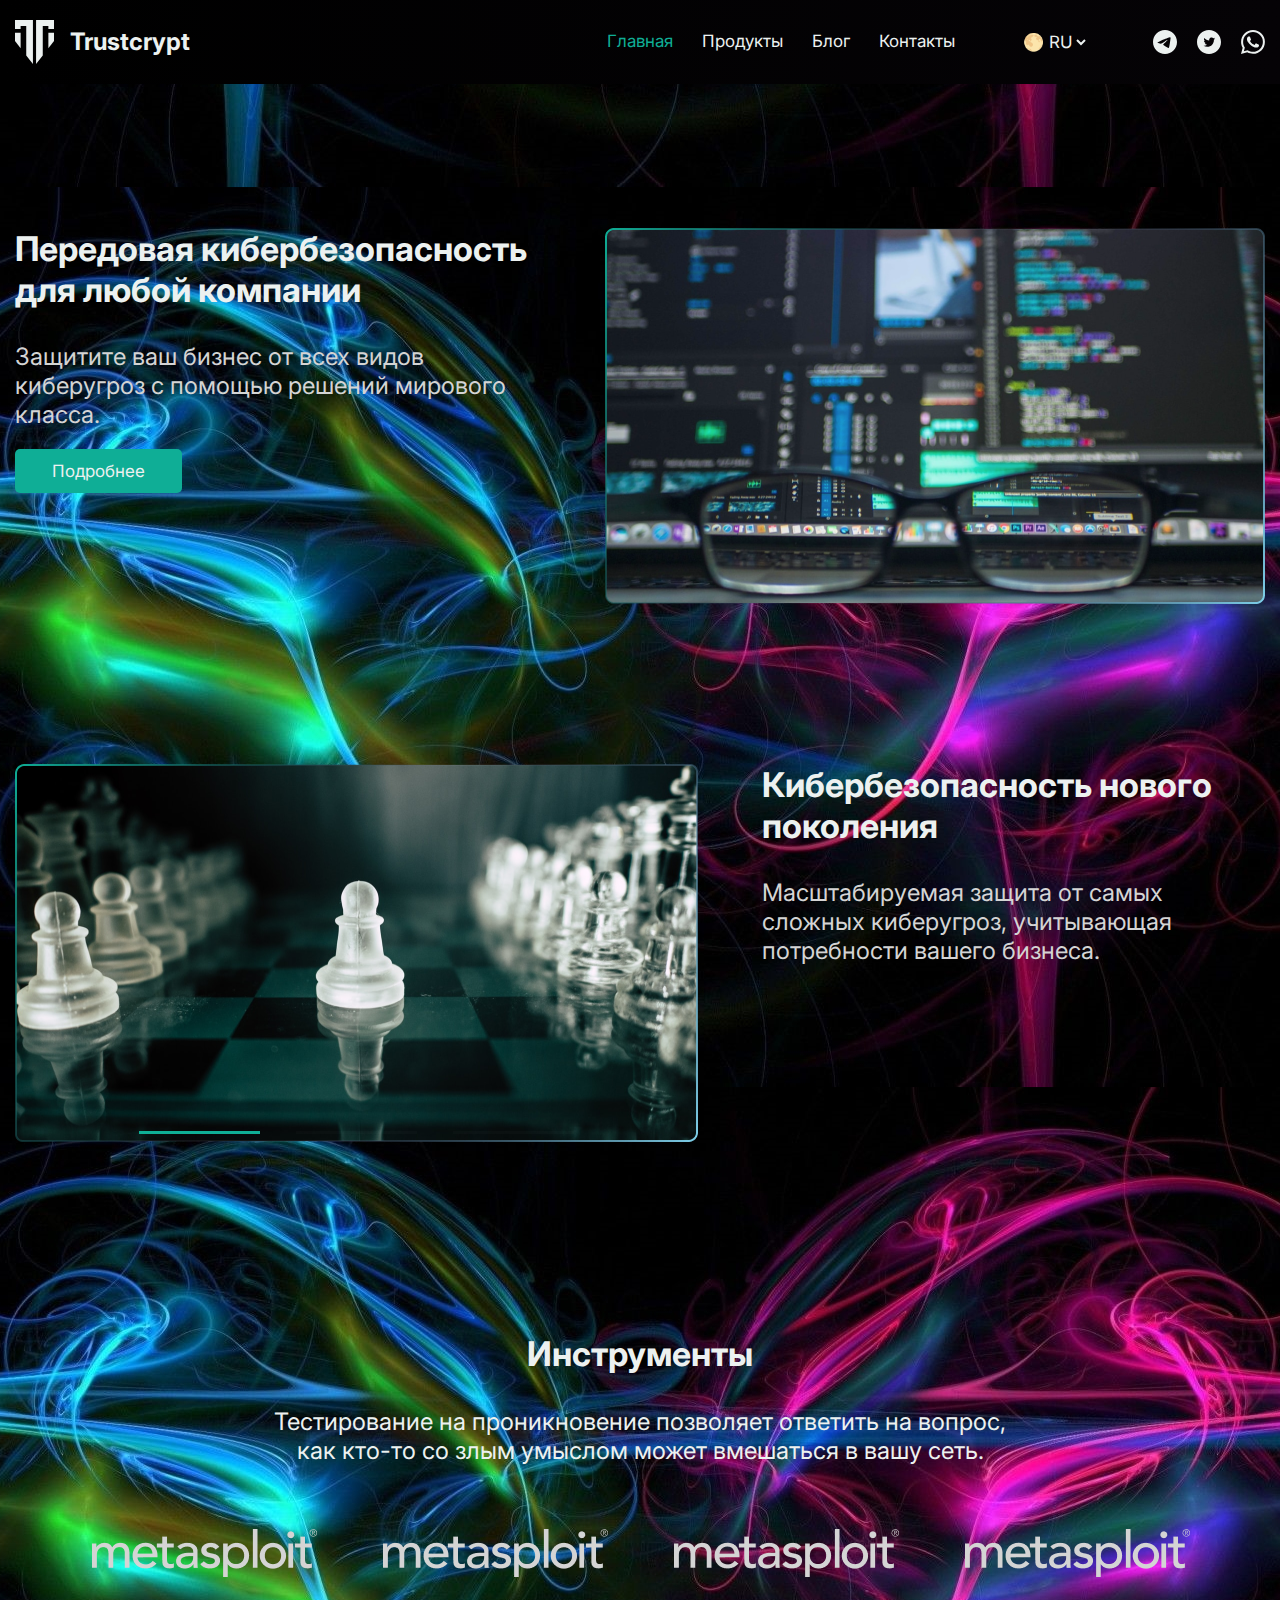
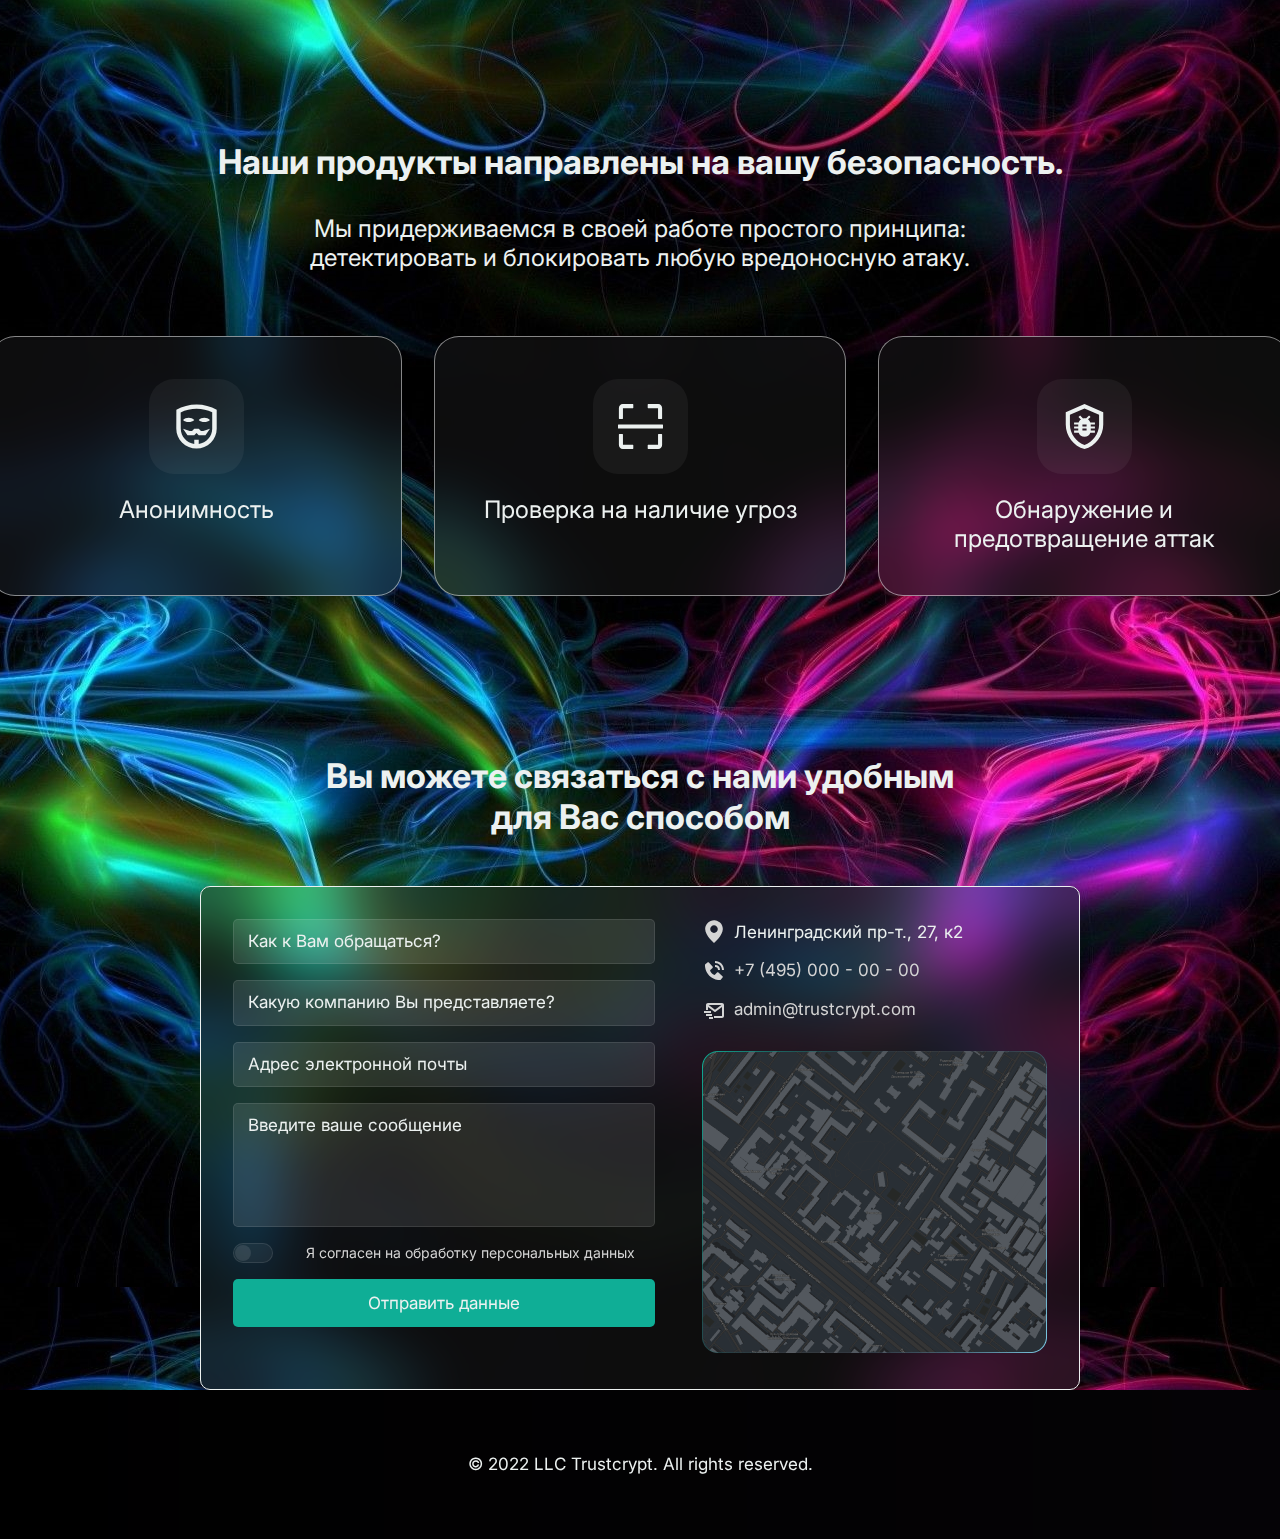
==== index.html @ d5bceb60 "init" ====
<!DOCTYPE html>
<html lang="en">
<head>
    <meta charset="UTF-8">
    <meta http-equiv="X-UA-Compatible" content="IE=edge">
    <meta name="viewport" content="width=device-width, initial-scale=1.0">
    <link rel="preconnect" href="https://fonts.googleapis.com">
    <link rel="preconnect" href="https://fonts.gstatic.com" crossorigin>
    <link href="https://fonts.googleapis.com/css2?family=Inter:wght@400;700&display=swap" rel="stylesheet">
    <link rel="stylesheet" href="https://cdn.jsdelivr.net/npm/swiper@9/swiper-bundle.min.css"/>
    <link rel="stylesheet" href="css/normalize.css">
    <link rel="stylesheet" href="css/style.css">
    <title>Home - TrustCrypt</title>
</head>
<body>
<!-- wrapper -->
    <div class="wrapper">
        <!-- header -->
        <header class="header">
            <div class="container">
                <nav class="nav">
                    <div class="nav__logo">
                        <img src="img/logo.svg" alt="logo" class="logo__img">
                        <h1 class="logo__text">
                            Trustcrypt
                        </h1>
                    </div>
                    <div class="nav__inner">
                        <div class="nav__menu">
                            <ul class="nav__list">
                                <li class="nav__item">
                                    <a href="index.html" class="nav__link nav__link--active">
                                            Главная
                                    </a>
                                </li>
                                <li class="nav__item">
                                    <a href="catalog_product.html" class="nav__link">
                                            Продукты
                                    </a>
                                </li>
                                <li class="nav__item">
                                    <a href="catalog_blog.html" class="nav__link">
                                            Блог
                                    </a>
                                </li>
                                <li class="nav__item">
                                    <a href="contacts.html" class="nav__link">
                                            Контакты
                                    </a>
                                </li>
                            </ul>
                        </div>
                        <div class="nav__select">
                            <div class="select__custom">
                                <select class="select__list">
                                    <option value="0" class="select__option">
                                        &#127765; RU
                                    </option>
                                    <option value="1" class="select__option">
                                        &#127758; AE
                                    </option>
                                    <option value="2" class="select__option">
                                        &#127761; UK
                                    </option>
                                </select>
                            </div>
                        </div>
                        <div class="nav__social">
                            <ul class="social__list">
                                <li class="social__item">
                                    <a href="https://t.me/TrustCryptBlog" class="social__link" target="_blank">
                                        <svg width="24" height="24" viewBox="0 0 24 24" fill="currentColor" xmlns="http://www.w3.org/2000/svg">
                                            <path d="M12 0C5.376 0 0 5.376 0 12C0 18.624 5.376 24 12 24C18.624 24 24 18.624 24 12C24 5.376 18.624 0 12 0ZM17.568 8.16C17.388 10.056 16.608 14.664 16.212 16.788C16.044 17.688 15.708 17.988 15.396 18.024C14.7 18.084 14.172 17.568 13.5 17.124C12.444 16.428 11.844 15.996 10.824 15.324C9.636 14.544 10.404 14.112 11.088 13.416C11.268 13.236 14.34 10.44 14.4 10.188C14.4083 10.1498 14.4072 10.1102 14.3968 10.0726C14.3863 10.0349 14.3668 10.0004 14.34 9.972C14.268 9.912 14.172 9.936 14.088 9.948C13.98 9.972 12.3 11.088 9.024 13.296C8.544 13.62 8.112 13.788 7.728 13.776C7.296 13.764 6.48 13.536 5.868 13.332C5.112 13.092 4.524 12.96 4.572 12.54C4.596 12.324 4.896 12.108 5.46 11.88C8.964 10.356 11.292 9.348 12.456 8.868C15.792 7.476 16.476 7.236 16.932 7.236C17.028 7.236 17.256 7.26 17.4 7.38C17.52 7.476 17.556 7.608 17.568 7.704C17.556 7.776 17.58 7.992 17.568 8.16Z" />
                                        </svg>
                                    </a>
                                </li>
                                <li class="social__item">
                                    <a href="https://twitter.com/keklick1337" class="social__link" target="_blank">
                                        <svg width="24" height="24" viewBox="0 0 24 24" fill="currentColor" xmlns="http://www.w3.org/2000/svg">
                                            <path d="M12 0C5.3725 0 0 5.3725 0 12C0 18.6275 5.3725 24 12 24C18.6275 24 24 18.6275 24 12C24 5.3725 18.6275 0 12 0ZM16.8813 9.83C16.8862 9.9325 16.8875 10.035 16.8875 10.135C16.8875 13.26 14.5113 16.8612 10.1638 16.8612C8.87912 16.8634 7.62121 16.4944 6.54125 15.7987C6.725 15.8212 6.91375 15.83 7.105 15.83C8.2125 15.83 9.23125 15.4538 10.04 14.8188C9.54715 14.8091 9.06959 14.6459 8.67389 14.3519C8.27819 14.0579 7.98406 13.6478 7.8325 13.1788C8.18644 13.2461 8.55106 13.2319 8.89875 13.1375C8.36381 13.0293 7.88275 12.7395 7.53714 12.3171C7.19152 11.8947 7.00263 11.3658 7.0025 10.82V10.7913C7.32125 10.9675 7.68625 11.075 8.07375 11.0875C7.57225 10.7537 7.21723 10.2408 7.08131 9.65392C6.94538 9.06699 7.03881 8.45032 7.3425 7.93C7.93619 8.66 8.67658 9.25718 9.51571 9.68289C10.3548 10.1086 11.274 10.3533 12.2137 10.4012C12.0943 9.89414 12.1457 9.36176 12.36 8.88688C12.5743 8.412 12.9395 8.02124 13.3988 7.77533C13.8582 7.52942 14.3858 7.44215 14.8999 7.52709C15.4139 7.61203 15.8855 7.86441 16.2412 8.245C16.7702 8.14034 17.2775 7.94632 17.7413 7.67125C17.565 8.21892 17.1958 8.68397 16.7025 8.98C17.1711 8.92356 17.6286 8.7976 18.06 8.60625C17.7431 9.08112 17.3439 9.49555 16.8813 9.83Z" />
                                        </svg>
                                    </a>
                                </li>
                                <li class="social__item">
                                    <a href="https://api.whatsapp.com/send/?phone=971588530989&text&type=phone_number&app_absent=0" class="social__link" target="_blank">
                                        <svg width="24" height="24" viewBox="0 0 24 24" fill="currentColor" xmlns="http://www.w3.org/2000/svg">
                                            <path fill-rule="evenodd" clip-rule="evenodd" d="M17.415 14.382C17.117 14.233 15.656 13.515 15.384 13.415C15.112 13.316 14.914 13.267 14.715 13.565C14.517 13.861 13.948 14.531 13.775 14.729C13.601 14.928 13.428 14.952 13.131 14.804C12.834 14.654 11.876 14.341 10.741 13.329C9.858 12.541 9.261 11.568 9.088 11.27C8.915 10.973 9.069 10.812 9.218 10.664C9.352 10.531 9.515 10.317 9.664 10.144C9.813 9.96998 9.862 9.84598 9.961 9.64698C10.061 9.44898 10.011 9.27598 9.936 9.12698C9.862 8.97798 9.268 7.51498 9.02 6.91998C8.779 6.34098 8.534 6.41998 8.352 6.40998C8.178 6.40198 7.98 6.39998 7.782 6.39998C7.584 6.39998 7.262 6.47398 6.99 6.77198C6.717 7.06898 5.95 7.78798 5.95 9.25098C5.95 10.713 7.014 12.126 7.163 12.325C7.312 12.523 9.258 15.525 12.239 16.812C12.949 17.118 13.502 17.301 13.933 17.437C14.645 17.664 15.293 17.632 15.805 17.555C16.375 17.47 17.563 16.836 17.811 16.142C18.058 15.448 18.058 14.853 17.984 14.729C17.91 14.605 17.712 14.531 17.414 14.382H17.415ZM11.993 21.785H11.989C10.2184 21.7853 8.48037 21.3093 6.957 20.407L6.597 20.193L2.855 21.175L3.854 17.527L3.619 17.153C2.62914 15.5773 2.10529 13.7538 2.108 11.893C2.11 6.44298 6.544 2.00898 11.997 2.00898C14.637 2.00898 17.119 3.03898 18.985 4.90698C19.9054 5.82356 20.6349 6.91355 21.1313 8.11388C21.6277 9.31421 21.8811 10.6011 21.877 11.9C21.875 17.35 17.441 21.785 11.993 21.785ZM20.405 3.48798C19.3032 2.3789 17.9922 1.49952 16.5481 0.90078C15.1039 0.302044 13.5553 -0.00413728 11.992 -2.00576e-05C5.438 -2.00576e-05 0.102 5.33498 0.1 11.892C0.096963 13.9787 0.644374 16.0294 1.687 17.837L0 24L6.304 22.346C8.04787 23.2961 10.0021 23.7939 11.988 23.794H11.993C18.547 23.794 23.883 18.459 23.885 11.901C23.8898 10.3383 23.5848 8.79008 22.9874 7.34601C22.3901 5.90195 21.5124 4.59065 20.405 3.48798Z" />
                                        </svg>
                                    </a>
                                </li>
                            </ul>
                        </div>
                    </div>
                </nav>
            </div>
        </header>
        <!-- main -->
        <main class="main">
            <div class="container">
                <section class="content-first">
                    <div class="first__text">
                        <h1 class="text__title">
                            Передовая кибербезопасность для любой компании 
                        </h1>
                        <h2 class="text__subtitle">
                            Защитите ваш бизнес от всех видов киберугроз
                            с помощью решений мирового класса. 
                        </h2>
                        <a href="our_story.html" class="text__link">
                            Подробнее
                        </a>
                    </div>
                    <img src="img/content__photo.png" alt="content__photo" class="content__photo">
                </section>
                <section class="content-second">
                    <div class="swiper">
                        <div class="swiper-wrapper">
                            <div class="swiper-slide">
                                <img src="img/slider.png" alt="slide__img" class="slide__img">
                            </div>
                            <div class="swiper-slide">
                                <img src="img/slider2.png" alt="slide__img" class="slide__img">
                            </div>
                            <div class="swiper-slide">
                                <img src="img/slider3.png" alt="slide__img" class="slide__img">
                            </div>
                        </div>
                        <div class="swiper-pagination"></div>
                    </div>
                    <div class="second__text">
                        <h1 class="text__title">
                            Кибербезопасность нового поколения

                        </h1>
                        <h2 class="text__subtitle">
                            Масштабируемая защита от самых сложных
                            киберугроз, учитывающая потребности вашего бизнеса. 
                        </h2>
                    </div>
                </section>
                <section class="content-tools">
                    <h2 class="tools__title">
                        Инструменты
                    </h2>
                    <h3 class="tools__subtitle">
                        Тестирование на проникновение позволяет ответить на вопрос,
                        как кто-то со злым умыслом может вмешаться в вашу сеть.
                    </h3>
                    <ul class="tools__list">
                        <li class="tools__item">
                            <img src="img/Metasploit.png" alt="tools" class="tools__img">
                        </li>
                        <li class="tools__item">
                            <img src="img/Metasploit.png" alt="tools" class="tools__img">
                        </li>
                        <li class="tools__item">
                            <img src="img/Metasploit.png" alt="tools" class="tools__img">
                        </li>
                        <li class="tools__item">
                            <img src="img/Metasploit.png" alt="tools" class="tools__img">
                        </li>
                    </ul>
                </section>
                <section class="content-about">
                    <h2 class="about__title">
                        Наши продукты направлены на вашу безопасность. 
                    </h2>
                    <h3 class="about__subtitle">
                        Мы придерживаемся в своей работе простого принципа:
                        детектировать и блокировать любую вредоносную атаку.
                    </h3>
                    <ul class="about__list">
                        <li class="about__item">
                            <img src="img/anon.svg" alt="icon" class="about__icon">
                            <h3 class="about__text">
                                Анонимность
                            </h3>
                        </li>
                        <li class="about__item">
                            <img src="img/Vector.svg" alt="icon" class="about__icon">
                            <h3 class="about__text">
                                Проверка на наличие угроз
                            </h3>
                        </li>
                        <li class="about__item">
                            <img src="img/shield.svg" alt="icon" class="about__icon">
                            <h3 class="about__text">
                                Обнаружение и предотвращение аттак
                            </h3>
                        </li>
                    </ul>
                </section>
                <section class="content-contact">
                    <h2 class="contact__title">
                        Вы можете связаться с нами
                        удобным для Вас способом
                    </h2>
                    <form action="#" class="contact__form">
                        <div class="contact__data">
                            <input class="contact__item" type="text" id="name" placeholder="Как к Вам обращаться?">
                            <input class="contact__item" type="text" id="company" placeholder="Какую компанию Вы представляете?">
                            <input class="contact__item" type="email" id="email" placeholder="Адрес электронной почты">
                            <textarea class="contact__item" id="message" rows="5" placeholder="Введите ваше сообщение"></textarea>
                            <span class="check-list-item">
                                <label for="agree">
                                    <input type="checkbox" name="agree" id="agree" value="1" aria-invalid="false">
                                    <span class="check">
                                        Я согласен на обработку персональных данных
                                    </span>
                                </label>
                            </span>
                            <button class="contact__btn" type="submit">Отправить данные</button>
                        </div>
                        <div class="contact__map">
                            <div class="contact__location">
                                <ul class="location__list">
                                    <li class="item__map">
                                        <img src="img/location__map.svg" alt="local" class="local__map">
                                        <span>Ленинградский пр-т., 27, к2</span>
                                    </li>
                                    <li class="item__phone">
                                        <a href="tel:74950000000" class="phone__link">
                                            <svg width="24" height="24" viewBox="0 0 24 24" fill="currentColor" xmlns="http://www.w3.org/2000/svg">
                                                <path d="M20 10.999H22C22 5.869 18.127 2 12.99 2V4C17.052 4 20 6.943 20 10.999Z" />
                                                <path d="M13 7.99999C15.103 7.99999 16 8.89699 16 11H18C18 7.77499 16.225 5.99999 13 5.99999V7.99999ZM16.422 13.443C16.2299 13.2683 15.9774 13.1752 15.7178 13.1832C15.4583 13.1912 15.212 13.2998 15.031 13.486L12.638 15.947C12.062 15.837 10.904 15.476 9.71204 14.287C8.52004 13.094 8.15904 11.933 8.05204 11.361L10.511 8.96699C10.6975 8.78612 10.8062 8.53982 10.8142 8.2802C10.8222 8.02059 10.7289 7.76804 10.554 7.57599L6.85904 3.51299C6.68408 3.32035 6.44092 3.2035 6.18119 3.18725C5.92146 3.17101 5.66564 3.25665 5.46804 3.42599L3.29804 5.28699C3.12515 5.46051 3.02196 5.69145 3.00804 5.93599C2.99304 6.18599 2.70704 12.108 7.29904 16.702C11.305 20.707 16.323 21 17.705 21C17.907 21 18.031 20.994 18.064 20.992C18.3086 20.9783 18.5394 20.8747 18.712 20.701L20.572 18.53C20.7415 18.3325 20.8273 18.0768 20.8113 17.817C20.7952 17.5573 20.6785 17.3141 20.486 17.139L16.422 13.443Z" />
                                            </svg>
                                            <span>+7 (495) 000 - 00 - 00</span>
                                        </a>
                                    </li>
                                    <li class="item__email">
                                        <a href="mailto:admin@trustcrypt.com" class="email__link">
                                            <svg width="24" height="24" viewBox="0 0 24 24" fill="currentColor" xmlns="http://www.w3.org/2000/svg">
                                                <path d="M20 4H6C4.897 4 4 4.897 4 6V11H6V8L12.4 12.8C12.5732 12.9297 12.7837 12.9998 13 12.9998C13.2163 12.9998 13.4268 12.9297 13.6 12.8L20 8V17H12V19H20C21.103 19 22 18.103 22 17V6C22 4.897 21.103 4 20 4ZM13 10.75L6.666 6H19.334L13 10.75Z" />
                                                <path d="M2 12H9V14H2V12ZM4 15H10V17H4V15ZM7 18H11V20H7V18Z" />
                                            </svg>
                                            <span>admin@trustcrypt.com</span>
                                        </a>
                                    </li>
                                </ul>
                                <img src="img/location.png" alt="location" class="location__img">
                            </div>
                        </div>
                    </form>
                </section>
            </div>
        </main>
        <!-- footer -->
        <footer class="footer">
            <div class="container">
                <p class="footer__text">
                    © 2022 LLC Trustcrypt. All rights reserved.
                </p>
            </div>
        </footer>
    </div>
<!-- script js -->
    <script src="https://cdn.jsdelivr.net/npm/swiper@9/swiper-bundle.min.js"></script>
    <script src="js/main.js"></script>
</body>
</html>
---- css/style.css ----
html {
    box-sizing: border-box;
}
html, body {
    height: 100%;
}
*, *::after, *::before {
    box-sizing: inherit;
    margin: 0;
    padding: 0;
}
ul {
    list-style: none;
}
a {
    text-decoration: none;
    color: inherit;
}
h1, h2, h3, h4, h5, h6, p, a {
    padding: 0;
    margin: 0;
}
span {
    font-weight: 400;
    font-size: 17px;
    line-height: 1.23;
}
body {
    font-family: 'Inter', sans-serif;
    font-size: 17px;
    font-weight: 400;
    line-height: 1.2;
    background: linear-gradient(to left, #050306 0%, black 100%);
    /* background-image: url(/img/background.jpg);
    background-position: center; */
    width: 100%;
    height: 100vh;
    /* background-size: cover; */
    color: #ECF1F0;
    animation: animateBg 10s linear infinite;
}
@keyframes animateBg {
    100% {
        filter: hue-rotate(360deg);
    }
}
.wrapper {
    min-height: 100%;
    display: flex;
    flex-direction: column;
}
.container {
    max-width: 1330px;
    margin: 0 auto;
    padding: 0 15px;
}

/* header========================================================= */
.header {
    padding: 20px 0 20px;
    position: sticky;
    top: 0;
    z-index: 10;
    /* backdrop-filter: blur(100px); */
    background: linear-gradient(to left, #050306 0%, black 100%);
}
/* nav=============================== */
.nav {
    display: flex;
    justify-content: space-between;
    align-items: center;
}
/* nav__logo========== */
.nav__logo {
    display: flex;
    align-items: center;
    gap: 16px;
    cursor: pointer;
}
.logo {
    display: flex;
    align-items: center;
    gap: 16px;
}
.logo h1 {
    font-size: 24px;
    line-height: 1.21;
}
.logo__text {
    font-weight: 700;
    font-size: 24px;
    line-height: 1.21;
}
/* nav__inner========== */
.nav__inner {
    display: flex;
    align-items: center;
    gap: 64px;
}
.nav__list {
    display: flex;
    align-items: center;
    gap: 29px;
    font-family: 'Inter';
    font-style: normal;
    font-weight: 400;
    font-size: 17px;
    line-height: 1.25;
}
.nav__link {
    height: 21px;
    transition: .3s ease-in-out;
}
.nav__link:hover {
    color: #0FAE96;
}
.nav__link:active {
    color: #027463;
}
.nav__link--active {
    color: #0FAE96;
}
.select__list {
    background-color: transparent;
    font-family: 'Inter';
    font-style: normal;
    font-weight: 400;
    font-size: 17px;
    line-height: 1.2;
    color: #ECF1F0;
    border: none;
    cursor: pointer;
}
.select__option {
    background-color: #050306;
}
.social__list {
    display: flex;
    gap: 20px;
}
.social__item {
    height: 24px;
}
.social__link {
    color: #ECF1F0;
    transition: .3s ease-in-out;
}
.social__link:hover {
    color: #0FAE96;
}
.social__link:active {
    color: #027463;
}


/* main=========================================================== */
.main {
    flex-grow: 1;
    background-image: url(/img/background.jpg);
    background-position: center;
}
/* content-first======== */
.content-first {
    display: flex;
    gap: 67px;
    padding-top: 144px;
    margin-bottom: 160px;
}
.text__title {
    font-weight: 700;
    font-size: 34px;
    line-height: 1.21;
    margin-bottom: 32px;
}
.text__subtitle {
    font-weight: 400;
    font-size: 24px;
    line-height: 1.21;
    color: #D4D4D4;
    margin-bottom: 32px;
}
.text__link {
    font-weight: 400;
    line-height: 1.24;
    max-width: 168px;
    background-color: #0FAE96;
    padding: 12px 37px;
    border-radius: 5px;
    transition: .3s ease-in-out;
    color: #ECF1F0;
}
.text__link:hover {
    background-color: #058F7B;
    color: #F9F9F9;
}
.text__link:active {
    background-color: #027463;
    color: #DFDFDF;
}
/* content-second========= */
.content-second {
    display: flex;
    gap: 64px;
    margin-bottom: 187px;
}
.swiper {
    max-width: 683px;
}
.swiper-pagination-bullet {
    width: 121px;
    height: 3px;
    background-color: rgba(255, 255, 255, 0.1);
    border-radius: 0;
    margin: 0 18px !important;
}
.swiper-pagination-bullet-active {
    background-color: #0FAE96;
}
/* content-tools========== */
.content-tools {
    text-align: center;
    align-items: center;
}
.tools__title {
    font-weight: 700;
    font-size: 34px;
    line-height: 1.21;
    margin-bottom: 32px;
}
.tools__subtitle {
    font-weight: 400;
    font-size: 24px;
    line-height: 1.21;
    max-width: 762px;
    margin: 0 auto;
    margin-bottom: 64px;
}
.tools__list {
    display: flex;
    justify-content: center;
    gap: 65px;
    margin-bottom: 160px;
}
/* content-about=========== */
.content-about {
    text-align: center;
    align-items: center;
}
.about__title {
    font-weight: 700;
    font-size: 34px;
    line-height: 1.21;
    margin-bottom: 32px;
}
.about__subtitle {
    font-weight: 400;
    font-size: 24px;
    line-height: 1.21;
    max-width: 689px;
    margin: 0 auto;
    margin-bottom: 64px;
}
.about__list {
    display: flex;
    justify-content: center;
    gap: 32px;
}
.about__item {
    padding: 42px 48px;
    min-width: 412px;
    max-width: 412px;
    width: 100%;
    height: 260px;
    backdrop-filter: blur(30px);
    background: rgba(255, 255, 255, 0.05);
    border: 1px solid rgba(255, 255, 255, 0.5);
    border-radius: 25px;
    cursor: pointer;
    transition: .5s ease-in-out;
    margin-bottom: 160px;
}
.about__item:hover {
    backdrop-filter: blur(30px);
    background: rgba(255, 255, 255, 0.1);
    border: 1px solid rgba(255, 255, 255, 1);
}
.about__icon {
    background: rgba(255, 255, 255, 0.05);
    padding: 25px;
    border-radius: 25px;
    margin-bottom: 16px;
    transition: .3s ease-in-out;
}
.about__icon:hover {
    background: transparent;
    padding: 27px;
}
.about__text {
    font-weight: 400;
    font-size: 24px;
    line-height: 1.21;
    color: #ECF1F0;
}
/* content-contact */
.content-contact {
    text-align: center;
    color: #ECF1F0;
}
.contact__title {
    max-width: 660px;
    margin: 0 auto;
    font-weight: 700;
    font-size: 34px;
    line-height: 1.2;
    color: #ECF1F0;
    margin-bottom: 48px;
}
.contact__form {
    display: flex;
    justify-content: space-between;
    padding: 32px;
    backdrop-filter: blur(30px);
    background: rgba(255, 255, 255, 0.05);
    border: 0.5px solid;
    border-image-source: linear-gradient(109.41deg, #0FAE96 0%, rgba(18, 14, 39, 0) 48.96%, #7DCFE9 100%), linear-gradient(0deg, rgba(255, 255, 255, 0.05), rgba(255, 255, 255, 0.05));
    border-radius: 10px;
    max-width: 880px;
    width: 100%;
    margin: 0 auto;
    color: #ECF1F0;
}
.contact__data {
    display: flex;
    flex-direction: column;
    gap: 16px;
    width: 422px;
}
.contact__item {
    font-family: inherit;
    background-color: transparent;
    padding: 12px 14px;
    border: none;
    outline: none;
    background: rgba(255, 255, 255, 0.1);
    border: 1px solid rgba(255, 255, 255, 0.1);
    border-radius: 5px;
    resize: none;
    transition: .2s ease-in-out;
    color: #ECF1F0;
}
.contact__item:hover {
    background: rgba(255, 255, 255, 0.2);
    border: 1px solid rgba(255, 255, 255, 0.2);
    border-radius: 5px;
    color: #F9F9F9;
}
.contact__item:active {
    background: rgba(255, 255, 255, 0.3);
    border: 0.5px solid #027463;
    border-radius: 5px;
    color: #DFDFDF;
}
::placeholder {
    color: #ECF1F0;
    opacity: 1;
}
::-ms-input-placeholder {
    color: #ECF1F0;
}
:-ms-input-placeholder {
    color: #ECF1F0;
}
.check-list-item {
    margin: 0;
    display: block;
    width: 100%;
}
label {
    display: block;
}
.check {
    font-family: inherit;
}
input[type="checkbox"], [type="radio"] {
    display: none;
}
input[type=checkbox]+.check {
    position: relative;
    padding-left: 52px;
    color: #d4d4d4;
    font-size: 14px;
    line-height: 20px;
    display: block;
    cursor: pointer;
    width: 100%;
}
input[type=checkbox]+.check::before {
    content: "";
    background: rgba(255,255,255, 0.05);
    border: 0.5px solid rgba(255,255,255, 0.1);
    -webkit-border-radius: 10px;
    border-radius: 10px;
    position: absolute;
    left: 0;
    top: 0;
    width: 40px;
    height: 20px;
    cursor: pointer;
    -webkit-transition: 150ms all ease;
    -o-transition: 150ms all ease;
    transition: 150ms all ease;
    box-sizing: border-box;
}
input[type=checkbox]+.check:hover::before {
    background: rgba(255,255,255, 0.1);
    border: 0.5px solid rgba(255,255,255, 0.15);
}
input[type=checkbox]:checked+.check::before {
    background: #0fae96;
    border: 0.5px solid #0fae96;
}
input[type=checkbox]+.check::after {
    content: "";
    background: rgba(255,255,255, 0.1);
    width: 16px;
    height: 16px;
    position: absolute;
    left: 2px;
    top: 2px;
    -webkit-border-radius: 50%;
    border-radius: 50%;
    -webkit-transition: 150ms all ease;
    -o-transition: 150ms all ease;
    transition: 150ms all ease;
    box-sizing: border-box;
}
input[type=checkbox]+.check:hover::after {
    background: rgba(236,241,240, 0.1);
}
input[type=checkbox]:checked+.check::after {
    background: #ecf1f0;
    border-color: #ecf1f0;
    -webkit-transform: translateX(20px);
    -ms-transform: translateX(20px);
    transform: translateX(20px);
}
.contact__btn {
    font-family: inherit;
    font-weight: 400;
    line-height: 1.24;
    height: 48px;
    background-color: #0FAE96;
    border: none;
    border-radius: 5px;
    transition: .3s ease-in-out;
    cursor: pointer;
    color: #ECF1F0;
}
.contact__btn:hover {
    background-color: #058F7B;
    color: #F9F9F9;
}
.contact__btn:active {
    background-color: #027463;
    color: #DFDFDF;
}
.item__map {
    display: flex;
    align-items: flex-end;
    gap: 8px;
    margin-bottom: 16px;
}
.phone__link {
    display: flex;
    align-items: center;
    gap: 8px;
    margin-bottom: 16px;
    color: #D4D4D4;
    transition: .3s ease-in-out;
}
.email__link {
    display: flex;
    gap: 8px;
    margin-bottom: 28px;
    color: #D4D4D4;
    transition: .3s ease-in-out;
}
.phone__link:hover,
.email__link:hover {
    color: #0FAE96;
}
.phone__link:active,
.email__link:active {
    color: #027463;
}

/* footer=================================================================== */
.footer {
    padding: 64px 0;
    backdrop-filter: blur(30px);
}
.footer__text {
    line-height: 1.24;
    text-align: center;
}




/* ===========================catalog_product=============================== */
.catalog-product__title {
    font-weight: 700;
    font-size: 34px;
    line-height: 1.21;
    color: #ECF1F0;
    margin: 64px 0 32px;
}
.catalog-product__text {
    font-weight: 400;
    font-size: 17px;
    line-height: 1.21;
    color: #D4D4D4;
    margin-bottom: 32px;
}
.tabs__btn {
    display: flex;
    gap: 24px;
    margin-bottom: 32px;
}
.tabs__btn-item {
    display: flex;
    justify-content: center;
    font-weight: 400;
    font-size: 17px;
    line-height: 1.24;
    padding: 12px;
    background: rgba(255, 255, 255, 0.09);
    border: 1px solid rgba(255, 255, 255, 0.05);
    border-radius: 5px;
    max-width: 170px;
    width: 100%;
    cursor: pointer;
    color: #fff;
}
.tabs__btn-item:hover {
    background-color: #ECF1F0;
    border: 1px solid #ECF1F0;
    border-radius: 5px;
    color: #11011E;
}
.tabs__btn-item--active {
    background-color: #ECF1F0;
    border-radius: 5px;
    color: #11011E;
}
.tabs__content-item {
    display: none;
    grid-template-columns: repeat(3, 1fr);
    gap: 32px;
    max-width: 412px;
    width: 100%;
}
.tabs__content-item.tabs__content-item--active {
    display: grid;
}
.card {
    display: grid;
    gap: 16px;
    padding: 15px;
    background: rgba(255, 255, 255, 0.1);
    border: 1px solid rgba(255, 255, 255, 0.5);
    border-radius: 15px;
    transition: transform .2s ease;
}
.card:hover {
    transform: translateY(-5px);
}
.card__img {
    max-width: 380px;
    border-top-right-radius: 15px;
    border-top-left-radius: 15px;
    margin-bottom: 7px;
}
.pagination {
    width: 99px;
    height: 3px;
    background-color: #0FAE96;
    border-radius: 5px;
    margin: 0 auto;
    margin-bottom: 7px;
}
.tabs-item__name {
    font-style: normal;
    font-weight: 700;
    font-size: 24px;
    line-height: 1.21;
    color: #ECF1F0;
}
.tabs-item__name:hover {
    color: #0FAE96;
}
.tabs-item__text {
    font-weight: 400;
    font-size: 17px;
    line-height: 1.24;
    color: #D4D4D4;
}
.tabs-item__more {
    max-width: 50px;
    width: 100%;
    font-weight: 400;
    font-size: 17px;
    line-height: 1.24;
    color: #D4D4D4;
}
.tabs-item__more:hover {
    opacity: .5;
}


/* ===========================product======================================= */
.product-about {
    display: flex;
    flex-direction: column;
    margin-top: 64px;
}
.product-about__main {
    display: flex;
    gap: 64px;
    margin-bottom: 134px;
}
.product-about__cont {
    max-width: 410px;
    width: 100%;
    height: 410px;
    background: rgba(255, 255, 255, 0.1);
    border: 1px solid rgba(255, 255, 255, 0.1);
    border-radius: 10px;
}
.product-about__img {
    max-width: 409px;
    width: 100%;
    height: 409px;
    border-radius: 10px;
}
.product-about__name {
    font-weight: 700;
    font-size: 34px;
    line-height: 1.2;
    color: #ECF1F0;
    margin-bottom: 32px;
}
.product-about__paragraphs {
    display: flex;
    flex-direction: column;
    gap: 15px;
}
.product-about__text {
    font-weight: 400;
    font-size: 17px;
    line-height: 1.21;
    color: #D4D4D4;
}
.product-about__title {
    font-weight: 700;
    font-size: 32px;
    line-height: 1.2;
    margin-bottom: 64px;
}
.product-about__another-product {
    display: flex;
    flex-wrap: wrap;
    gap: 65px 64px;
}
.another-product {
    display: flex;
    gap: 24px;
    max-width: 566px;
    width: 100%;
    background: rgba(255, 255, 255, 0.05);
    border: 1px solid rgba(255, 255, 255, 0.05);
    border-radius: 10px;
    backdrop-filter: blur(30px);
}
.about-img {
    padding: 42px 16px;
    background: rgba(255, 255, 255, 0.05);
    border: 1px solid rgba(255, 255, 255, 0.1);
    border-radius: 10px;
}
.about-content {
    display: flex;
    flex-direction: column;
    gap: 16px;
    padding: 5px;
}
.about-content__title {
    font-weight: 700;
    font-size: 24px;
    line-height: 1.21;
    color: #ECF1F0;
}
.about-content__info {
    font-weight: 400;
    font-size: 17px;
    line-height: 1.2;
    color: #D4D4D4;
}
.about-content__link {
    font-weight: 400;
    font-size: 17px;
    line-height: 1.2;
    color: #0FAE96;
    padding: 12px;
    border: 1px solid #0FAE96;
    max-width: 170px;
    width: 100%;
    text-align: center;
    border-radius: 5px;
    transition: .3s ease-in-out;
}
.about-content__link:hover {
    background: #058F7B;
    border-radius: 5px;
    color: #F9F9F9;
}
.about-content__link:active {
    background: #027463;
    border-radius: 5px;
    color: #DFDFDF;
}




/* ============================catalog_blog================================= */




/* ============================contacts===================================== */
.contacts-title {
    color: #ECF1F0;
    font-weight: 700;
    font-size: 34px;
    line-height: 1.21;
    margin-bottom: 32px;
    margin-top: 64px;
}
.contacts-whatsapp {
    padding-bottom: 1.5px;
}
.contacts-telegram {
    padding-bottom: .5px;
}
.whatsapp__link {
    color: #0dae96;
}
.telegram__link {
    color: #0dae96;
}
.contacts-email {
    display: flex;
    gap: 5px; 
}
.email__item__link {
    color: #0dae96;
    margin: 0;
}


/* ===============================our_story================================= */
.img-and-title {
    background-image: url(https://trustcrypt.com/wp-content/uploads/2023/02/cyber-security-image-1-1024x576.jpeg);
    position: relative;
    background-size: cover;
    background-position: 50%;
    min-height: 430px;
    width: 100%;
    display: flex;
    justify-content: center;
    align-items: center;
    text-align: center;
    padding: 1em;
    box-sizing: border-box;
    margin-top: 64px;
    filter: brightness(0.5);
}
.story-title {
    text-align: center;
    font-size: 36px;
    position: relative;
    top: -235px;
    width: 100%;
    z-index: 1;
    color: #fff;
}
.story-information {
    display: flex;
    flex-direction: column;
    gap: 16px;
}
.story-info {
    font-size: 20px;
    line-height: 1.05;
}
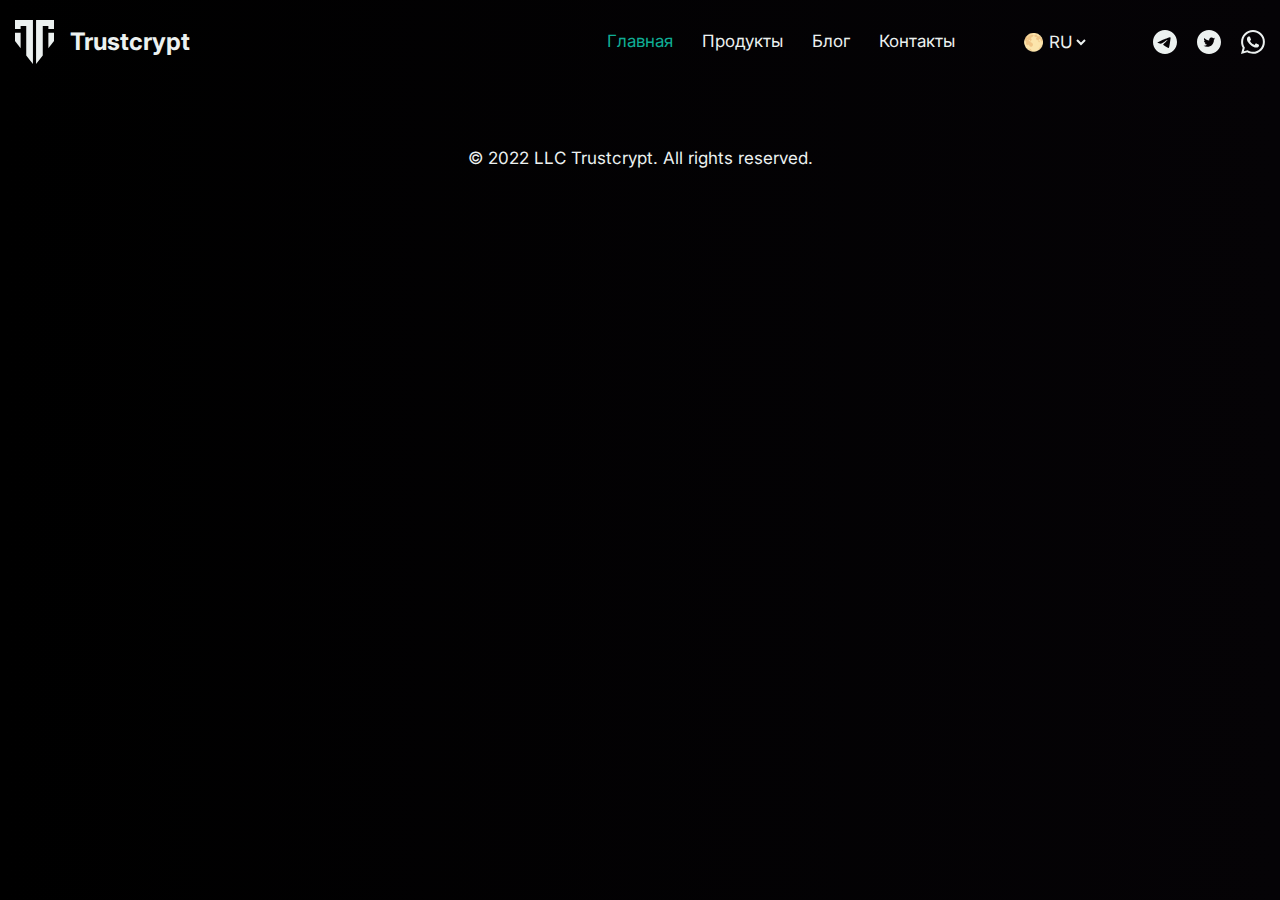
==== commit b74542be: "Add files via upload" ====
--- a/index.html
+++ b/index.html
@@ -4,6 +4,7 @@
     <meta charset="UTF-8">
     <meta http-equiv="X-UA-Compatible" content="IE=edge">
     <meta name="viewport" content="width=device-width, initial-scale=1.0">
+    <link rel="icon" type="image/png" href="img/icon.png">
     <link rel="preconnect" href="https://fonts.googleapis.com">
     <link rel="preconnect" href="https://fonts.gstatic.com" crossorigin>
     <link href="https://fonts.googleapis.com/css2?family=Inter:wght@400;700&display=swap" rel="stylesheet">
@@ -95,7 +96,7 @@
             </div>
         </header>
         <!-- main -->
-        <main class="main">
+        <!-- <main class="main">
             <div class="container">
                 <section class="content-first">
                     <div class="first__text">
@@ -243,7 +244,7 @@
                     </form>
                 </section>
             </div>
-        </main>
+        </main> -->
         <!-- footer -->
         <footer class="footer">
             <div class="container">
--- a/css/style.css
+++ b/css/style.css
@@ -31,11 +31,11 @@
     font-weight: 400;
     line-height: 1.2;
     background: linear-gradient(to left, #050306 0%, black 100%);
-    /* background-image: url(/img/background.jpg);
-    background-position: center; */
+    /* background: url(https://catherineasquithgallery.com/uploads/posts/2021-02/1612889533_149-p-krasno-sinii-neonovii-fon-197.jpg); */
     width: 100%;
     height: 100vh;
-    /* background-size: cover; */
+    /* background-position: center;
+    background-size: cover; */
     color: #ECF1F0;
     animation: animateBg 10s linear infinite;
 }
@@ -156,8 +156,12 @@
 /* main=========================================================== */
 .main {
     flex-grow: 1;
-    background-image: url(/img/background.jpg);
-    background-position: center;
+    background: url(https://catherineasquithgallery.com/uploads/posts/2021-02/1612889533_149-p-krasno-sinii-neonovii-fon-197.jpg);
+    width: 100%;
+    height: 100%;
+    /* background-position: center; */
+    background-size: calc(100vh - 64px);
+    /* padding-bottom: 100px; */
 }
 /* content-first======== */
 .content-first {
@@ -271,17 +275,16 @@
     max-width: 412px;
     width: 100%;
     height: 260px;
-    backdrop-filter: blur(30px);
-    background: rgba(255, 255, 255, 0.05);
+    background: rgba(255, 255, 255, 0.09);
     border: 1px solid rgba(255, 255, 255, 0.5);
     border-radius: 25px;
     cursor: pointer;
-    transition: .5s ease-in-out;
+    transition: .3s ease-in-out;
     margin-bottom: 160px;
+    backdrop-filter: blur(50px);
 }
 .about__item:hover {
-    backdrop-filter: blur(30px);
-    background: rgba(255, 255, 255, 0.1);
+    background: rgba(255, 255, 255, 0.18);
     border: 1px solid rgba(255, 255, 255, 1);
 }
 .about__icon {
@@ -319,15 +322,14 @@
     display: flex;
     justify-content: space-between;
     padding: 32px;
-    backdrop-filter: blur(30px);
-    background: rgba(255, 255, 255, 0.05);
-    border: 0.5px solid;
-    border-image-source: linear-gradient(109.41deg, #0FAE96 0%, rgba(18, 14, 39, 0) 48.96%, #7DCFE9 100%), linear-gradient(0deg, rgba(255, 255, 255, 0.05), rgba(255, 255, 255, 0.05));
+    background: transparent;
+    border: 1px solid;
     border-radius: 10px;
     max-width: 880px;
     width: 100%;
     margin: 0 auto;
     color: #ECF1F0;
+    backdrop-filter: blur(50px);
 }
 .contact__data {
     display: flex;
@@ -396,7 +398,7 @@
 }
 input[type=checkbox]+.check::before {
     content: "";
-    background: rgba(255,255,255, 0.05);
+    background: rgba(255,255,255, 0.1);
     border: 0.5px solid rgba(255,255,255, 0.1);
     -webkit-border-radius: 10px;
     border-radius: 10px;
@@ -412,7 +414,7 @@
     box-sizing: border-box;
 }
 input[type=checkbox]+.check:hover::before {
-    background: rgba(255,255,255, 0.1);
+    background: rgba(255,255,255, 0.2);
     border: 0.5px solid rgba(255,255,255, 0.15);
 }
 input[type=checkbox]:checked+.check::before {
@@ -497,7 +499,6 @@
 /* footer=================================================================== */
 .footer {
     padding: 64px 0;
-    backdrop-filter: blur(30px);
 }
 .footer__text {
     line-height: 1.24;
@@ -541,6 +542,7 @@
     width: 100%;
     cursor: pointer;
     color: #fff;
+    backdrop-filter: blur(50px);
 }
 .tabs__btn-item:hover {
     background-color: #ECF1F0;
@@ -567,7 +569,8 @@
     display: grid;
     gap: 16px;
     padding: 15px;
-    background: rgba(255, 255, 255, 0.1);
+    backdrop-filter: blur(50px);
+    background: rgba(255, 255, 255, 0.05);
     border: 1px solid rgba(255, 255, 255, 0.5);
     border-radius: 15px;
     transition: transform .2s ease;
@@ -595,6 +598,7 @@
     font-size: 24px;
     line-height: 1.21;
     color: #ECF1F0;
+    transition: .3s ease-in-out;
 }
 .tabs-item__name:hover {
     color: #0FAE96;
@@ -612,9 +616,10 @@
     font-size: 17px;
     line-height: 1.24;
     color: #D4D4D4;
+    transition: .3s ease-in-out;
 }
 .tabs-item__more:hover {
-    opacity: .5;
+    color: #0FAE96;
 }
 
 
@@ -677,15 +682,15 @@
     gap: 24px;
     max-width: 566px;
     width: 100%;
+    backdrop-filter: blur(50px);
     background: rgba(255, 255, 255, 0.05);
-    border: 1px solid rgba(255, 255, 255, 0.05);
+    border: 1px solid rgba(255, 255, 255, 0.1);
     border-radius: 10px;
     backdrop-filter: blur(30px);
 }
 .about-img {
     padding: 42px 16px;
     background: rgba(255, 255, 255, 0.05);
-    border: 1px solid rgba(255, 255, 255, 0.1);
     border-radius: 10px;
 }
 .about-content {
@@ -731,11 +736,582 @@
 }
 
 
-
-
 /* ============================catalog_blog================================= */
-
-
+.catalog-blog__title {
+    font-weight: 700;
+    font-size: 34px;
+    line-height: 1.21;
+    color: #ECF1F0;
+    margin: 64px 0 32px;
+    max-width: 611px;
+}
+.catalog-blog__text {
+    font-weight: 400;
+    font-size: 17px;
+    line-height: 1.21;
+    color: #D4D4D4;
+    margin-bottom: 32px;
+    max-width: 618px;
+}
+.tabs__btn {
+    display: flex;
+    gap: 24px;
+    margin-bottom: 32px;
+}
+.tabs__btn-item {
+    display: flex;
+    justify-content: center;
+    font-weight: 400;
+    font-size: 17px;
+    line-height: 1.24;
+    padding: 12px;
+    background: rgba(255, 255, 255, 0.09);
+    border: 1px solid rgba(255, 255, 255, 0.05);
+    border-radius: 5px;
+    max-width: 170px;
+    width: 100%;
+    cursor: pointer;
+    color: #fff;
+    backdrop-filter: blur(50px);
+}
+.tabs__btn-item:hover {
+    background-color: #ECF1F0;
+    border: 1px solid #ECF1F0;
+    border-radius: 5px;
+    color: #11011E;
+}
+.tabs__btn-item--active {
+    background-color: #ECF1F0;
+    border-radius: 5px;
+    color: #11011E;
+}
+.tabs__content-item {
+    display: none;
+    grid-template-columns: repeat(3, 1fr);
+    gap: 32px;
+    max-width: 412px;
+    width: 100%;
+}
+.tabs__content-item.tabs__content-item--active {
+    display: grid;
+}
+.card {
+    display: grid;
+    gap: 16px;
+    padding: 15px;
+    backdrop-filter: blur(50px);
+    background: rgba(255, 255, 255, 0.05);
+    border: 1px solid rgba(255, 255, 255, 0.5);
+    border-radius: 15px;
+    transition: transform .2s ease;
+}
+.card:hover {
+    transform: translateY(-5px);
+}
+.card__img {
+    max-width: 380px;
+    height: 228px;
+    border-radius: 15px;
+    margin-bottom: 7px;
+}
+.pagination {
+    width: 99px;
+    height: 3px;
+    background-color: #0FAE96;
+    border-radius: 5px;
+    margin: 0 auto;
+    margin-bottom: 7px;
+}
+.card-link {
+    position: absolute;
+    top: 20px;
+    left: 20px;
+    height: 32px;
+    max-width: 150px;
+    width: 100%;
+    display: -webkit-box;
+    display: -ms-flexbox;
+    display: flex;
+    justify-content: center;
+    gap: 8px;
+    -webkit-box-align: center;
+    -ms-flex-align: center;
+    align-items: center;
+    padding: 0 12px;
+    background: #0FAE96;
+    -webkit-border-radius: 50px;
+    border-radius: 50px;
+    text-decoration: none;
+}
+.card-link span {
+    font-weight: 600;
+    font-size: 14px;
+    line-height: 1.2;
+    color: #ECF1F0;
+}
+.post-meta {
+    display: -webkit-box;
+    display: -ms-flexbox;
+    display: flex;
+    gap: 8px;
+    position: absolute;
+    left: 180px;
+    bottom: 230px;
+}
+.post-counter {
+    position: relative;
+    background: rgba(30, 30, 30, 0.5);
+    backdrop-filter: blur(50px);
+    border: 0.5px solid rgba(255, 255, 255, 0.1);
+    -webkit-border-radius: 1000px;
+    border-radius: 1000px;
+    padding: 0 12px;
+    height: 32px;
+    display: -webkit-box;
+    display: -ms-flexbox;
+    display: flex;
+    gap: 4px;
+    -webkit-box-align: center;
+    -ms-flex-align: center;
+    align-items: center;
+    text-decoration: none;
+    z-index: 0;
+    overflow: hidden;
+}
+.post-counter span {
+    font-weight: 600;
+    font-size: 12px;
+    line-height: 1.2;
+    color: #ECF1F0;
+}
+.counter-icon {
+    line-height: 0;
+}
+.date-counter {
+    position: relative;
+    background: rgba(30, 30, 30, 0.5);
+    backdrop-filter: blur(50px);
+    border: 0.5px solid rgba(255, 255, 255, 0.1);
+    -webkit-border-radius: 1000px;
+    border-radius: 1000px;
+    padding: 0 12px;
+    height: 32px;
+    display: -webkit-box;
+    display: -ms-flexbox;
+    display: flex;
+    gap: 4px;
+    -webkit-box-align: center;
+    -ms-flex-align: center;
+    align-items: center;
+    text-decoration: none;
+    z-index: 0;
+    overflow: hidden;
+}
+.date-counter span {
+    font-weight: 600;
+    font-size: 12px;
+    line-height: 1.2;
+    color: #ECF1F0;
+}
+.tabs-item__name {
+    font-style: normal;
+    font-weight: 700;
+    font-size: 24px;
+    line-height: 1.21;
+    color: #ECF1F0;
+}
+.tabs-item__name:hover {
+    color: #0FAE96;
+}
+.tabs-item__text {
+    font-weight: 400;
+    font-size: 17px;
+    line-height: 1.24;
+    color: #D4D4D4;
+}
+.pagination-wrapper {
+    display: -webkit-box;
+    display: -ms-flexbox;
+    display: flex;
+    -webkit-box-align: center;
+    -ms-flex-align: center;
+    align-items: center;
+    -webkit-box-pack: center;
+    -ms-flex-pack: center;
+    justify-content: center;
+}
+.pagination-blog {
+    margin: 16px auto 0;
+    display: -webkit-inline-box;
+    display: -ms-inline-flexbox;
+    display: inline-flex;
+    padding: 6px;
+    -webkit-box-pack: center;
+    -ms-flex-pack: center;
+    justify-content: center;
+    -webkit-box-align: center;
+    -ms-flex-align: center;
+    align-items: center;
+    background: rgba(255, 255, 255, 0.05);
+    border: 1px solid rgba(255, 255, 255, 0.1);
+    -webkit-border-radius: 10px;
+    border-radius: 10px;
+    justify-self: center;
+    -ms-flex-item-align: center;
+    align-self: center;
+    gap: 15px;
+}
+.first-page,
+.second-page {
+    width: 45px;
+    height: 45px;
+    display: -webkit-box;
+    display: -ms-flexbox;
+    display: flex;
+    -webkit-box-align: center;
+    -ms-flex-align: center;
+    align-items: center;
+    -webkit-box-pack: center;
+    -ms-flex-pack: center;
+    justify-content: center;
+    text-align: center;
+    -webkit-border-radius: 10px;
+    border-radius: 10px;
+    font-size: 18px;
+}
+.first-page:hover,
+.second-page:hover {
+    background: rgba(255, 255, 255, 0.1);
+}
+.first-page--active {
+    background: rgba(255, 255, 255, 0.1);
+}
+.second-page--active {
+    background: rgba(255, 255, 255, 0.1);
+}
+
+
+/* ==============================blog======================================= */
+.blog-single {
+    display: -webkit-box;
+    display: -ms-flexbox;
+    display: flex;
+    gap: 25px;
+    -webkit-box-pack: justify;
+    -ms-flex-pack: justify;
+    padding-top: 64px;
+}
+.blog-post {
+    width: calc(100% - 550px - 25px);
+    display: flex;
+    flex-direction: column;
+    gap: 32px;
+}
+.blog-post__title {
+    font-weight: 700;
+    font-size: 34px;
+    line-height: 1.2;
+    color: #ECF1F0;
+}
+.post-meta__blog {
+    display: -webkit-box;
+    display: -ms-flexbox;
+    display: flex;
+    gap: 8px;
+    align-items: center;
+}
+.post-publick {
+    position: relative;
+    background: rgba(30, 30, 30, 0.5);
+    backdrop-filter: blur(50px);
+    border: 0.5px solid rgba(255, 255, 255, 0.1);
+    -webkit-border-radius: 1000px;
+    border-radius: 1000px;
+    padding: 0 12px;
+    height: 32px;
+    display: -webkit-box;
+    display: -ms-flexbox;
+    display: flex;
+    gap: 4px;
+    -webkit-box-align: center;
+    -ms-flex-align: center;
+    align-items: center;
+    text-decoration: none;
+    z-index: 0;
+    overflow: hidden;
+}
+.post-publick span {
+    font-weight: 600;
+    font-size: 12px;
+    line-height: 1.2;
+    color: #ECF1F0;
+}
+.post-share {
+    max-width: 30px;
+    width: 100%;
+    padding: 4px 0 0;
+    -webkit-border-radius: 100px;
+    border-radius: 100px;
+    display: -webkit-box;
+    display: -ms-flexbox;
+    display: flex;
+    gap: 8px;
+    -webkit-box-align: center;
+    -ms-flex-align: center;
+    align-items: center;
+    -webkit-box-pack: center;
+    -ms-flex-pack: center;
+    justify-content: center;
+    position: relative;
+    background: #0FAE96;
+    -webkit-transition: 150ms all ease;
+    -o-transition: 150ms all ease;
+    transition: 150ms all ease;
+    overflow: hidden;
+}
+.post-share:hover {
+    max-width: 90px;
+}
+.post-share > img {
+    -webkit-transition: 150ms all ease;
+    -o-transition: 150ms all ease;
+    transition: 150ms all ease;
+    position: absolute;
+    left: 6px;
+    top: 6px;
+}
+.post-share:hover > img {
+    opacity: 0;
+    visibility: hidden;
+}
+.post-share a {
+    -webkit-transition: 300ms all ease;
+    -o-transition: 300ms all ease;
+    transition: 300ms all ease;
+    opacity: 0;
+    visibility: hidden;
+}
+.post-share:hover a {
+    opacity: 1;
+    visibility: visible;
+}
+.blog-post__image {
+    position: relative;
+    line-height: 0;
+    margin-bottom: 32px;
+}
+.category {
+    display: flex;
+    justify-content: center;
+    align-items: center;
+    display: -ms-flexbox;
+    gap: 10px;
+    background: #0FAE96;
+    border-radius: 60px;
+    max-width: 150px;
+    width: 100%;
+    position: relative;
+    top: 60px;
+    left: 30px;
+    padding: 10px;
+    color: #ECF1F0;
+}
+.category {
+    font-size: 14px;
+    line-height: 17px;
+    font-weight: 600;
+}
+.blog-post__image img {
+    max-width: 100%;
+    height: 100%;
+    border-radius: 10px;
+}
+.content-img {
+    max-width: 100%;
+    height: 100%;
+    border-radius: 10px;
+    filter: brightness(0.75);
+}
+.blog-post p {
+    font-weight: 400;
+    font-size: 17px;
+    line-height: 1.2;
+    color: #D4D4D4;
+}
+.sidebar-title {
+    margin-bottom: 64px;
+}
+.tabs__btn__dop {
+    display: flex;
+    gap: 24px;
+    margin-bottom: 32px;
+}
+.tabs__btn-item__dop {
+    display: flex;
+    justify-content: center;
+    font-weight: 400;
+    font-size: 17px;
+    line-height: 1.24;
+    padding: 12px;
+    background: rgba(255, 255, 255, 0.09);
+    border: 1px solid rgba(255, 255, 255, 0.05);
+    border-radius: 5px;
+    max-width: 170px;
+    width: 100%;
+    cursor: pointer;
+    color: #fff;
+    backdrop-filter: blur(50px);
+}
+.tabs__btn-item__dop:hover {
+    background-color: #ECF1F0;
+    border: 1px solid #ECF1F0;
+    border-radius: 5px;
+    color: #11011E;
+}
+.tabs__btn-item__dop--active {
+    background-color: #ECF1F0;
+    border-radius: 5px;
+    color: #11011E;
+}
+.tabs__content-item__dop {
+    display: none;
+    grid-template-columns: repeat(1, 1fr);
+    gap: 32px;
+    max-width: 412px;
+    width: 100%;
+}
+.tabs__content-item__dop.tabs__content-item__dop--active {
+    display: flex;
+    flex-direction: column;
+    max-width: 560px;
+    width: 100%;
+}
+.card-dop {
+    display: grid;
+    grid-template-columns: repeat(2, 1fr);
+    gap: 16px;
+    padding: 15px;
+    backdrop-filter: blur(50px);
+    background: rgba(255, 255, 255, 0.05);
+    border: 1px solid rgba(255, 255, 255, 0.5);
+    border-radius: 15px;
+    transition: transform .2s ease;
+}
+.card-dop:hover {
+    transform: translateY(-5px);
+}
+.card-dop__img {
+    max-width: 220px;
+    height: 228px;
+    border-radius: 15px;
+    margin-bottom: 7px;
+}
+.card-link__dop {
+    position: absolute;
+    top: 25px;
+    left: 25px;
+    height: 30px;
+    max-width: 100px;
+    width: 100%;
+    display: -webkit-box;
+    display: -ms-flexbox;
+    display: flex;
+    justify-content: center;
+    gap: 8px;
+    -webkit-box-align: center;
+    -ms-flex-align: center;
+    align-items: center;
+    padding: 0 12px;
+    background: #0FAE96;
+    -webkit-border-radius: 50px;
+    border-radius: 50px;
+    text-decoration: none;
+}
+.card-link__dop span {
+    font-weight: 600;
+    font-size: 14px;
+    line-height: 1.2;
+    color: #ECF1F0;
+}
+.post-meta__dop {
+    display: -webkit-box;
+    display: -ms-flexbox;
+    display: flex;
+}
+.post-counter__dop {
+    position: relative;
+    background: rgba(30, 30, 30, 0.5);
+    backdrop-filter: blur(50px);
+    border: 0.5px solid rgba(255, 255, 255, 0.1);
+    -webkit-border-radius: 1000px;
+    border-radius: 1000px;
+    padding: 0 12px;
+    height: 32px;
+    display: -webkit-box;
+    display: -ms-flexbox;
+    display: flex;
+    gap: 4px;
+    -webkit-box-align: center;
+    -ms-flex-align: center;
+    align-items: center;
+    text-decoration: none;
+    z-index: 0;
+    overflow: hidden;
+}
+.post-counter__dop span {
+    font-weight: 600;
+    font-size: 12px;
+    line-height: 1.2;
+    color: #ECF1F0;
+}
+.counter-icon__dop {
+    line-height: 0;
+}
+.card-list-dop {
+    display: flex;
+    flex-direction: column;
+    gap: 16px;
+    min-width: 300px;
+    width: 100%;
+}
+.tabs-item__name-dop {
+    font-style: normal;
+    font-weight: 700;
+    font-size: 24px;
+    line-height: 1.21;
+    color: #ECF1F0;
+}
+.tabs-item__name-dop:hover {
+    color: #0FAE96;
+}
+.tabs-item__text-dop {
+    font-weight: 400;
+    font-size: 17px;
+    line-height: 1.24;
+    color: #D4D4D4;
+}
+.tabs-item__more {
+    font-weight: 400;
+    font-size: 17px;
+    line-height: 1.2;
+    color: #0FAE96;
+    max-width: 170px;
+    width: 100%;
+    text-align: center;
+    padding: 12px;
+    background: transparent;
+    border: 1px solid #0FAE96;
+    border-radius: 5px;
+    transition: .2s ease-in-out;
+}
+.tabs-item__more:hover {
+    color: #F9F9F9;
+    background: #058F7B;
+}
+.tabs-item__more:active {
+    color: #DFDFDF;
+    background: #027463;
+}
 
 
 /* ============================contacts===================================== */
@@ -754,9 +1330,15 @@
     padding-bottom: .5px;
 }
 .whatsapp__link {
+    color: #ECF1F0;
+}
+.whatsapp__link:hover {
     color: #0dae96;
 }
 .telegram__link {
+    color: #ECF1F0;
+}
+.telegram__link:hover {
     color: #0dae96;
 }
 .contacts-email {
@@ -764,8 +1346,10 @@
     gap: 5px; 
 }
 .email__item__link {
+    color: #ECF1F0;
+}
+.email__item__link:hover {
     color: #0dae96;
-    margin: 0;
 }
 
 
@@ -777,14 +1361,9 @@
     background-position: 50%;
     min-height: 430px;
     width: 100%;
-    display: flex;
-    justify-content: center;
-    align-items: center;
-    text-align: center;
     padding: 1em;
-    box-sizing: border-box;
     margin-top: 64px;
-    filter: brightness(0.5);
+    filter: brightness(0.75);
 }
 .story-title {
     text-align: center;
@@ -808,3 +1387,86 @@
 
 
 
+@media (max-width: 1200px) {
+    
+}
+@media (max-width: 1100px) {
+    .header {
+        padding: 20px 0 20px;
+        position: sticky;
+        top: 0;
+        z-index: 10;
+        /* backdrop-filter: blur(100px); */
+        background: linear-gradient(to left, #050306 0%, black 100%);
+    }
+    .nav {
+        display: flex;
+        justify-content: space-between;
+        align-items: center;
+    }
+    .nav__logo {
+        gap: 14px;
+        cursor: pointer;
+    }
+    .logo {
+        gap: 14px;
+    }
+    .logo h1 {
+        font-size: 23px;
+    }
+    .logo__text {
+        font-size: 23px;
+    }
+    .nav__inner {
+        gap: 54px;
+    }
+    .nav__list {
+        gap: 25px;
+        font-size: 16px;
+    }
+    .nav__link {
+        height: 20px;
+        transition: .3s ease-in-out;
+    }
+    .nav__link:hover {
+        color: #0FAE96;
+    }
+    .nav__link:active {
+        color: #027463;
+    }
+    .nav__link--active {
+        color: #0FAE96;
+    }
+    .select__list {
+        font-size: 15px;
+    }
+    .select__option {
+        background-color: #050306;
+    }
+    .social__list {
+        gap: 15px;
+    }
+    .social__item {
+        height: 20px;
+    }
+}
+@media (max-width: 900px) {
+    
+}
+
+
+
+
+
+
+
+
+@media (max-width: 400px) {
+    .footer {
+        padding: 32px 0;
+    }
+    .footer__text {
+        font-size: 14px;
+        text-align: center;
+    }
+}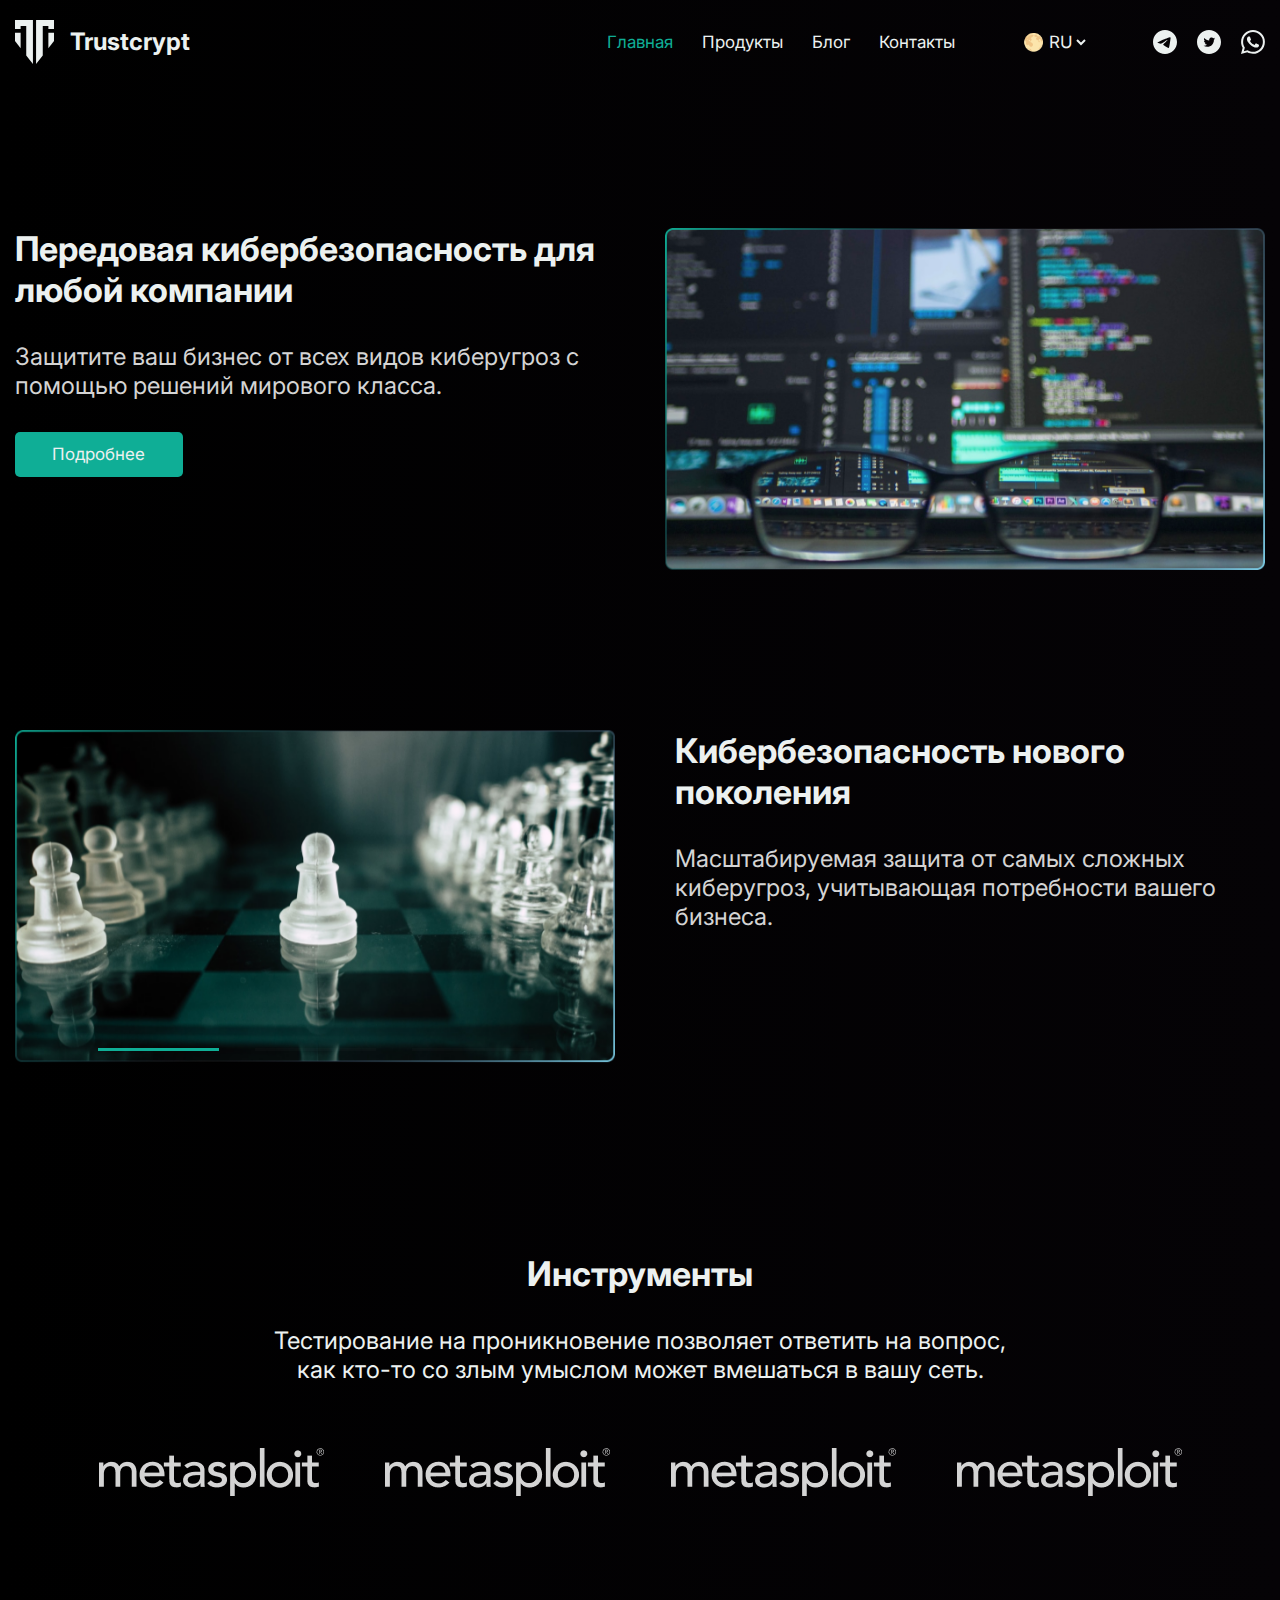
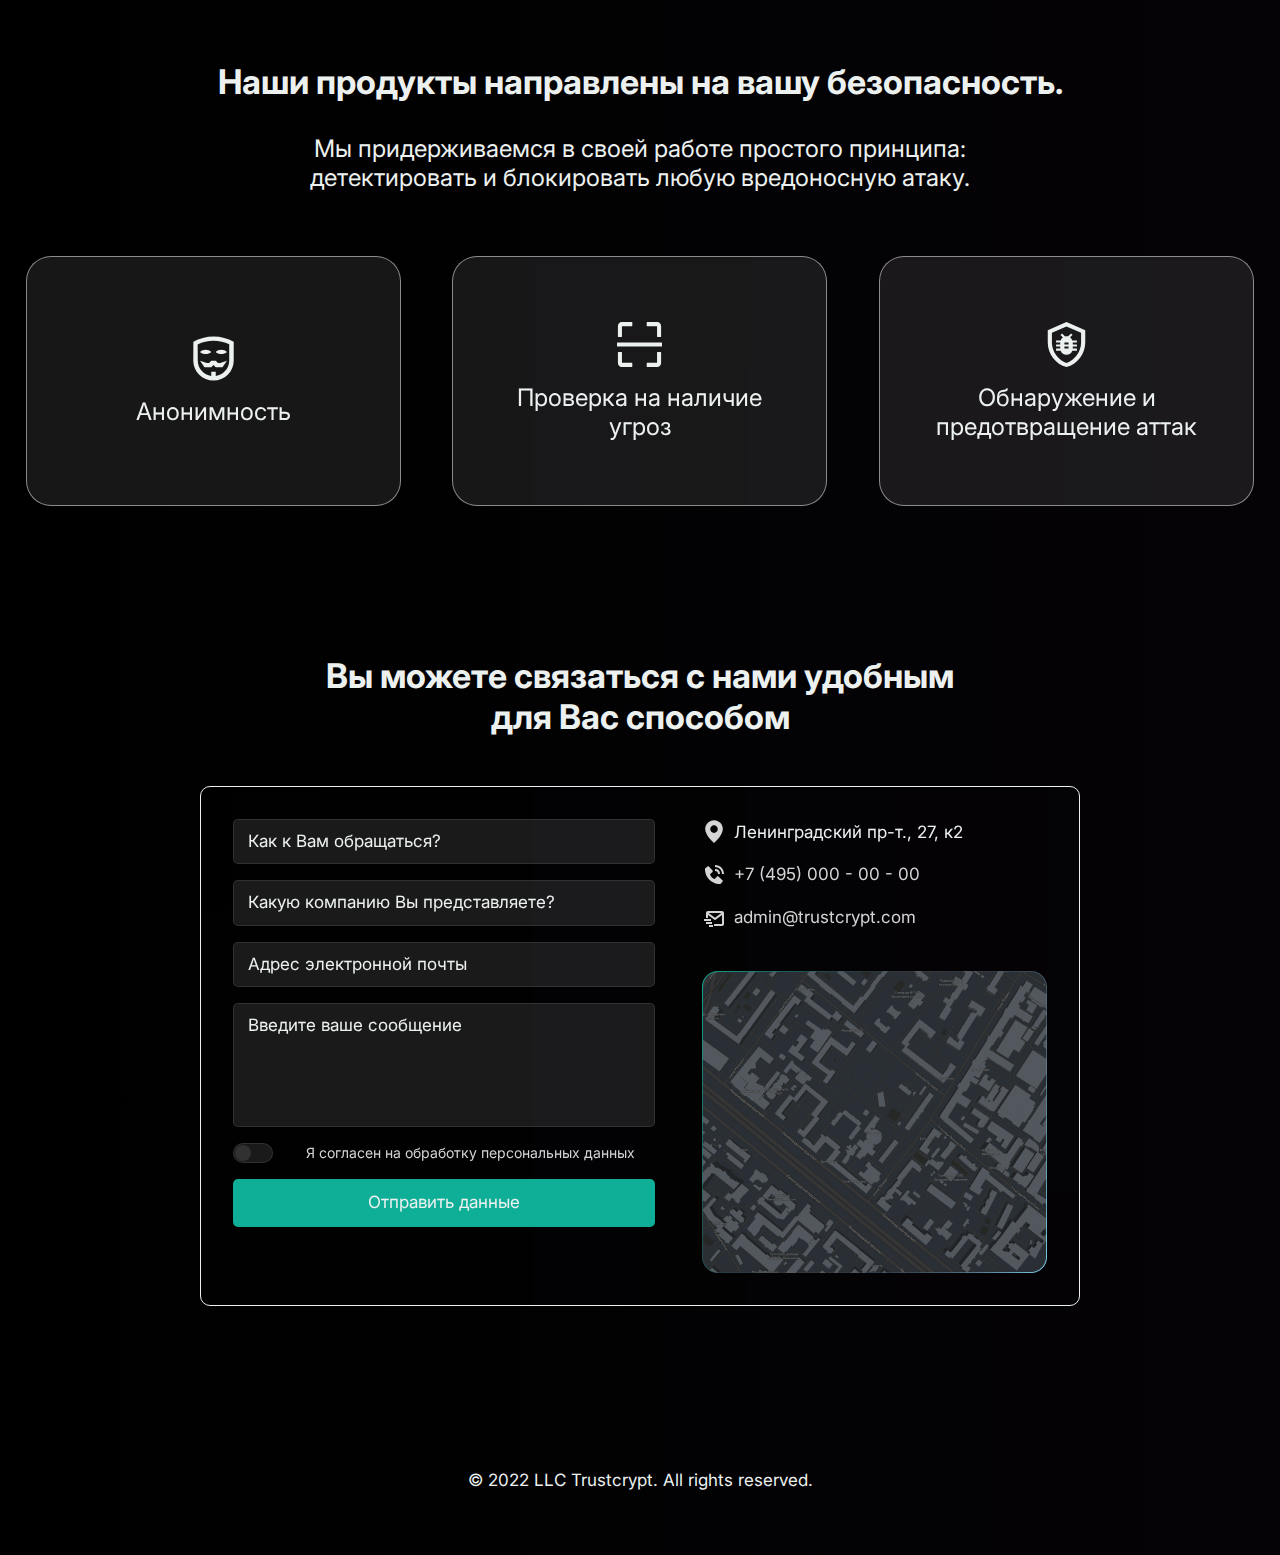
==== commit 4881097e: "Add files via upload" ====
--- a/index.html
+++ b/index.html
@@ -11,6 +11,8 @@
     <link rel="stylesheet" href="https://cdn.jsdelivr.net/npm/swiper@9/swiper-bundle.min.css"/>
     <link rel="stylesheet" href="css/normalize.css">
     <link rel="stylesheet" href="css/style.css">
+    <!-- box-icons -->
+    <link href='https://unpkg.com/boxicons@2.1.4/css/boxicons.min.css' rel='stylesheet'>
     <title>Home - TrustCrypt</title>
 </head>
 <body>
@@ -92,11 +94,12 @@
                             </ul>
                         </div>
                     </div>
+                    <div class="bx bx-menu" id="menu-icon"></div>
                 </nav>
             </div>
         </header>
         <!-- main -->
-        <!-- <main class="main">
+        <main class="main">
             <div class="container">
                 <section class="content-first">
                     <div class="first__text">
@@ -244,7 +247,7 @@
                     </form>
                 </section>
             </div>
-        </main> -->
+        </main>
         <!-- footer -->
         <footer class="footer">
             <div class="container">
@@ -256,6 +259,7 @@
     </div>
 <!-- script js -->
     <script src="https://cdn.jsdelivr.net/npm/swiper@9/swiper-bundle.min.js"></script>
+    <script src="js/menu.js"></script>
     <script src="js/main.js"></script>
 </body>
 </html>--- a/css/style.css
+++ b/css/style.css
@@ -91,6 +91,13 @@
     font-size: 24px;
     line-height: 1.21;
 }
+/* menu-icon */
+#menu-icon {
+    font-size: 3.0rem;
+    color: var(--text-color);
+    cursor: pointer;
+    display: none;
+}
 /* nav__inner========== */
 .nav__inner {
     display: flex;
@@ -108,6 +115,7 @@
     line-height: 1.25;
 }
 .nav__link {
+    display: block;
     height: 21px;
     transition: .3s ease-in-out;
 }
@@ -161,7 +169,7 @@
     height: 100%;
     /* background-position: center; */
     background-size: calc(100vh - 64px);
-    /* padding-bottom: 100px; */
+    padding-bottom: 100px;
 }
 /* content-first======== */
 .content-first {
@@ -184,11 +192,13 @@
     margin-bottom: 32px;
 }
 .text__link {
+    background-color: #0FAE96;
+    padding: 12px 37px;
+    max-width: 168px;
+    width: 100%;
+    display: inline-block;
     font-weight: 400;
     line-height: 1.24;
-    max-width: 168px;
-    background-color: #0FAE96;
-    padding: 12px 37px;
     border-radius: 5px;
     transition: .3s ease-in-out;
     color: #ECF1F0;
@@ -200,6 +210,9 @@
 .text__link:active {
     background-color: #027463;
     color: #DFDFDF;
+}
+.content__photo {
+    width: 100%;
 }
 /* content-second========= */
 .content-second {
@@ -223,7 +236,6 @@
 /* content-tools========== */
 .content-tools {
     text-align: center;
-    align-items: center;
 }
 .tools__title {
     font-weight: 700;
@@ -248,7 +260,6 @@
 /* content-about=========== */
 .content-about {
     text-align: center;
-    align-items: center;
 }
 .about__title {
     font-weight: 700;
@@ -268,8 +279,13 @@
     display: flex;
     justify-content: center;
     gap: 32px;
+    margin-bottom: 160px;
 }
 .about__item {
+    display: flex;
+    align-items: center;
+    justify-content: center;
+    flex-direction: column;
     padding: 42px 48px;
     min-width: 412px;
     max-width: 412px;
@@ -280,7 +296,6 @@
     border-radius: 25px;
     cursor: pointer;
     transition: .3s ease-in-out;
-    margin-bottom: 160px;
     backdrop-filter: blur(50px);
 }
 .about__item:hover {
@@ -288,15 +303,7 @@
     border: 1px solid rgba(255, 255, 255, 1);
 }
 .about__icon {
-    background: rgba(255, 255, 255, 0.05);
-    padding: 25px;
-    border-radius: 25px;
     margin-bottom: 16px;
-    transition: .3s ease-in-out;
-}
-.about__icon:hover {
-    background: transparent;
-    padding: 27px;
 }
 .about__text {
     font-weight: 400;
@@ -321,6 +328,7 @@
 .contact__form {
     display: flex;
     justify-content: space-between;
+    gap: 30px;
     padding: 32px;
     background: transparent;
     border: 1px solid;
@@ -338,6 +346,7 @@
     width: 422px;
 }
 .contact__item {
+    font-weight: 400;
     font-family: inherit;
     background-color: transparent;
     padding: 12px 14px;
@@ -466,24 +475,31 @@
     background-color: #027463;
     color: #DFDFDF;
 }
+.contact__location {
+    display: flex;
+    flex-direction: column;
+    gap: 40px;
+}
+.location__list {
+    display: flex;
+    flex-direction: column;
+    gap: 20px;
+}
 .item__map {
     display: flex;
     align-items: flex-end;
     gap: 8px;
-    margin-bottom: 16px;
 }
 .phone__link {
     display: flex;
     align-items: center;
     gap: 8px;
-    margin-bottom: 16px;
     color: #D4D4D4;
     transition: .3s ease-in-out;
 }
 .email__link {
     display: flex;
     gap: 8px;
-    margin-bottom: 28px;
     color: #D4D4D4;
     transition: .3s ease-in-out;
 }
@@ -494,6 +510,9 @@
 .phone__link:active,
 .email__link:active {
     color: #027463;
+}
+.location__img {
+    width: 100%;
 }
 
 /* footer=================================================================== */
@@ -1385,12 +1404,1862 @@
 }
 
 
-
-
+/* ================================@media================================== */
+@media (max-width: 1300px) {
+    /* content-first======== */
+    .content-first {
+        gap: 60px;
+    }
+    .content__photo {
+        max-width: 600px;
+    }
+    /* content-second========= */
+    .content-second {
+        gap: 60px;
+    }
+    .swiper {
+        max-width: 600px;
+    }
+    .slide__img {
+        max-width: 600px;
+    }
+    .swiper-horizontal>.swiper-pagination-bullets, .swiper-pagination-bullets.swiper-pagination-horizontal, .swiper-pagination-custom, .swiper-pagination-fraction {
+        top: 305px;
+    }
+    /* content-tools========== */
+    .tools__list {
+        gap: 60px;
+    }
+    /* content-about=========== */
+    .content-about {
+        text-align: center;
+    }
+    .about__list {
+        display: grid;
+        grid-template-columns: repeat(3, 1fr);
+        gap: 30px;
+        justify-items: center;
+        margin-bottom: 150px;
+    }
+    .about__item {
+        padding: 40px 45px;
+        min-width: 375px;
+        max-width: 375px;
+        width: 100%;
+        height: 250px;
+    }
+    
+    
+    
+    
+    /* ===========================catalog_product=============================== */
+    .catalog-product__title {
+        font-weight: 700;
+        font-size: 34px;
+        line-height: 1.21;
+        color: #ECF1F0;
+        margin: 64px 0 32px;
+    }
+    .catalog-product__text {
+        font-weight: 400;
+        font-size: 17px;
+        line-height: 1.21;
+        color: #D4D4D4;
+        margin-bottom: 32px;
+    }
+    .tabs__btn {
+        display: flex;
+        gap: 24px;
+        margin-bottom: 32px;
+    }
+    .tabs__btn-item {
+        display: flex;
+        justify-content: center;
+        font-weight: 400;
+        font-size: 17px;
+        line-height: 1.24;
+        padding: 12px;
+        background: rgba(255, 255, 255, 0.09);
+        border: 1px solid rgba(255, 255, 255, 0.05);
+        border-radius: 5px;
+        max-width: 170px;
+        width: 100%;
+        cursor: pointer;
+        color: #fff;
+        backdrop-filter: blur(50px);
+    }
+    .tabs__btn-item:hover {
+        background-color: #ECF1F0;
+        border: 1px solid #ECF1F0;
+        border-radius: 5px;
+        color: #11011E;
+    }
+    .tabs__btn-item--active {
+        background-color: #ECF1F0;
+        border-radius: 5px;
+        color: #11011E;
+    }
+    .tabs__content-item {
+        display: none;
+        grid-template-columns: repeat(3, 1fr);
+        gap: 32px;
+        max-width: 412px;
+        width: 100%;
+    }
+    .tabs__content-item.tabs__content-item--active {
+        display: grid;
+    }
+    .card {
+        display: grid;
+        gap: 16px;
+        padding: 15px;
+        backdrop-filter: blur(50px);
+        background: rgba(255, 255, 255, 0.05);
+        border: 1px solid rgba(255, 255, 255, 0.5);
+        border-radius: 15px;
+        transition: transform .2s ease;
+    }
+    .card:hover {
+        transform: translateY(-5px);
+    }
+    .card__img {
+        max-width: 380px;
+        border-top-right-radius: 15px;
+        border-top-left-radius: 15px;
+        margin-bottom: 7px;
+    }
+    .pagination {
+        width: 99px;
+        height: 3px;
+        background-color: #0FAE96;
+        border-radius: 5px;
+        margin: 0 auto;
+        margin-bottom: 7px;
+    }
+    .tabs-item__name {
+        font-style: normal;
+        font-weight: 700;
+        font-size: 24px;
+        line-height: 1.21;
+        color: #ECF1F0;
+        transition: .3s ease-in-out;
+    }
+    .tabs-item__name:hover {
+        color: #0FAE96;
+    }
+    .tabs-item__text {
+        font-weight: 400;
+        font-size: 17px;
+        line-height: 1.24;
+        color: #D4D4D4;
+    }
+    .tabs-item__more {
+        max-width: 50px;
+        width: 100%;
+        font-weight: 400;
+        font-size: 17px;
+        line-height: 1.24;
+        color: #D4D4D4;
+        transition: .3s ease-in-out;
+    }
+    .tabs-item__more:hover {
+        color: #0FAE96;
+    }
+    
+    
+    /* ===========================product======================================= */
+    .product-about {
+        display: flex;
+        flex-direction: column;
+        margin-top: 64px;
+    }
+    .product-about__main {
+        display: flex;
+        gap: 64px;
+        margin-bottom: 134px;
+    }
+    .product-about__cont {
+        max-width: 410px;
+        width: 100%;
+        height: 410px;
+        background: rgba(255, 255, 255, 0.1);
+        border: 1px solid rgba(255, 255, 255, 0.1);
+        border-radius: 10px;
+    }
+    .product-about__img {
+        max-width: 409px;
+        width: 100%;
+        height: 409px;
+        border-radius: 10px;
+    }
+    .product-about__name {
+        font-weight: 700;
+        font-size: 34px;
+        line-height: 1.2;
+        color: #ECF1F0;
+        margin-bottom: 32px;
+    }
+    .product-about__paragraphs {
+        display: flex;
+        flex-direction: column;
+        gap: 15px;
+    }
+    .product-about__text {
+        font-weight: 400;
+        font-size: 17px;
+        line-height: 1.21;
+        color: #D4D4D4;
+    }
+    .product-about__title {
+        font-weight: 700;
+        font-size: 32px;
+        line-height: 1.2;
+        margin-bottom: 64px;
+    }
+    .product-about__another-product {
+        display: flex;
+        flex-wrap: wrap;
+        gap: 65px 64px;
+    }
+    .another-product {
+        display: flex;
+        gap: 24px;
+        max-width: 566px;
+        width: 100%;
+        backdrop-filter: blur(50px);
+        background: rgba(255, 255, 255, 0.05);
+        border: 1px solid rgba(255, 255, 255, 0.1);
+        border-radius: 10px;
+        backdrop-filter: blur(30px);
+    }
+    .about-img {
+        padding: 42px 16px;
+        background: rgba(255, 255, 255, 0.05);
+        border-radius: 10px;
+    }
+    .about-content {
+        display: flex;
+        flex-direction: column;
+        gap: 16px;
+        padding: 5px;
+    }
+    .about-content__title {
+        font-weight: 700;
+        font-size: 24px;
+        line-height: 1.21;
+        color: #ECF1F0;
+    }
+    .about-content__info {
+        font-weight: 400;
+        font-size: 17px;
+        line-height: 1.2;
+        color: #D4D4D4;
+    }
+    .about-content__link {
+        font-weight: 400;
+        font-size: 17px;
+        line-height: 1.2;
+        color: #0FAE96;
+        padding: 12px;
+        border: 1px solid #0FAE96;
+        max-width: 170px;
+        width: 100%;
+        text-align: center;
+        border-radius: 5px;
+        transition: .3s ease-in-out;
+    }
+    .about-content__link:hover {
+        background: #058F7B;
+        border-radius: 5px;
+        color: #F9F9F9;
+    }
+    .about-content__link:active {
+        background: #027463;
+        border-radius: 5px;
+        color: #DFDFDF;
+    }
+    
+    
+    /* ============================catalog_blog================================= */
+    .catalog-blog__title {
+        font-weight: 700;
+        font-size: 34px;
+        line-height: 1.21;
+        color: #ECF1F0;
+        margin: 64px 0 32px;
+        max-width: 611px;
+    }
+    .catalog-blog__text {
+        font-weight: 400;
+        font-size: 17px;
+        line-height: 1.21;
+        color: #D4D4D4;
+        margin-bottom: 32px;
+        max-width: 618px;
+    }
+    .tabs__btn {
+        display: flex;
+        gap: 24px;
+        margin-bottom: 32px;
+    }
+    .tabs__btn-item {
+        display: flex;
+        justify-content: center;
+        font-weight: 400;
+        font-size: 17px;
+        line-height: 1.24;
+        padding: 12px;
+        background: rgba(255, 255, 255, 0.09);
+        border: 1px solid rgba(255, 255, 255, 0.05);
+        border-radius: 5px;
+        max-width: 170px;
+        width: 100%;
+        cursor: pointer;
+        color: #fff;
+        backdrop-filter: blur(50px);
+    }
+    .tabs__btn-item:hover {
+        background-color: #ECF1F0;
+        border: 1px solid #ECF1F0;
+        border-radius: 5px;
+        color: #11011E;
+    }
+    .tabs__btn-item--active {
+        background-color: #ECF1F0;
+        border-radius: 5px;
+        color: #11011E;
+    }
+    .tabs__content-item {
+        display: none;
+        grid-template-columns: repeat(3, 1fr);
+        gap: 32px;
+        max-width: 412px;
+        width: 100%;
+    }
+    .tabs__content-item.tabs__content-item--active {
+        display: grid;
+    }
+    .card {
+        display: grid;
+        gap: 16px;
+        padding: 15px;
+        backdrop-filter: blur(50px);
+        background: rgba(255, 255, 255, 0.05);
+        border: 1px solid rgba(255, 255, 255, 0.5);
+        border-radius: 15px;
+        transition: transform .2s ease;
+    }
+    .card:hover {
+        transform: translateY(-5px);
+    }
+    .card__img {
+        max-width: 380px;
+        height: 228px;
+        border-radius: 15px;
+        margin-bottom: 7px;
+    }
+    .pagination {
+        width: 99px;
+        height: 3px;
+        background-color: #0FAE96;
+        border-radius: 5px;
+        margin: 0 auto;
+        margin-bottom: 7px;
+    }
+    .card-link {
+        position: absolute;
+        top: 20px;
+        left: 20px;
+        height: 32px;
+        max-width: 150px;
+        width: 100%;
+        display: -webkit-box;
+        display: -ms-flexbox;
+        display: flex;
+        justify-content: center;
+        gap: 8px;
+        -webkit-box-align: center;
+        -ms-flex-align: center;
+        align-items: center;
+        padding: 0 12px;
+        background: #0FAE96;
+        -webkit-border-radius: 50px;
+        border-radius: 50px;
+        text-decoration: none;
+    }
+    .card-link span {
+        font-weight: 600;
+        font-size: 14px;
+        line-height: 1.2;
+        color: #ECF1F0;
+    }
+    .post-meta {
+        display: -webkit-box;
+        display: -ms-flexbox;
+        display: flex;
+        gap: 8px;
+        position: absolute;
+        left: 180px;
+        bottom: 230px;
+    }
+    .post-counter {
+        position: relative;
+        background: rgba(30, 30, 30, 0.5);
+        backdrop-filter: blur(50px);
+        border: 0.5px solid rgba(255, 255, 255, 0.1);
+        -webkit-border-radius: 1000px;
+        border-radius: 1000px;
+        padding: 0 12px;
+        height: 32px;
+        display: -webkit-box;
+        display: -ms-flexbox;
+        display: flex;
+        gap: 4px;
+        -webkit-box-align: center;
+        -ms-flex-align: center;
+        align-items: center;
+        text-decoration: none;
+        z-index: 0;
+        overflow: hidden;
+    }
+    .post-counter span {
+        font-weight: 600;
+        font-size: 12px;
+        line-height: 1.2;
+        color: #ECF1F0;
+    }
+    .counter-icon {
+        line-height: 0;
+    }
+    .date-counter {
+        position: relative;
+        background: rgba(30, 30, 30, 0.5);
+        backdrop-filter: blur(50px);
+        border: 0.5px solid rgba(255, 255, 255, 0.1);
+        -webkit-border-radius: 1000px;
+        border-radius: 1000px;
+        padding: 0 12px;
+        height: 32px;
+        display: -webkit-box;
+        display: -ms-flexbox;
+        display: flex;
+        gap: 4px;
+        -webkit-box-align: center;
+        -ms-flex-align: center;
+        align-items: center;
+        text-decoration: none;
+        z-index: 0;
+        overflow: hidden;
+    }
+    .date-counter span {
+        font-weight: 600;
+        font-size: 12px;
+        line-height: 1.2;
+        color: #ECF1F0;
+    }
+    .tabs-item__name {
+        font-style: normal;
+        font-weight: 700;
+        font-size: 24px;
+        line-height: 1.21;
+        color: #ECF1F0;
+    }
+    .tabs-item__name:hover {
+        color: #0FAE96;
+    }
+    .tabs-item__text {
+        font-weight: 400;
+        font-size: 17px;
+        line-height: 1.24;
+        color: #D4D4D4;
+    }
+    .pagination-wrapper {
+        display: -webkit-box;
+        display: -ms-flexbox;
+        display: flex;
+        -webkit-box-align: center;
+        -ms-flex-align: center;
+        align-items: center;
+        -webkit-box-pack: center;
+        -ms-flex-pack: center;
+        justify-content: center;
+    }
+    .pagination-blog {
+        margin: 16px auto 0;
+        display: -webkit-inline-box;
+        display: -ms-inline-flexbox;
+        display: inline-flex;
+        padding: 6px;
+        -webkit-box-pack: center;
+        -ms-flex-pack: center;
+        justify-content: center;
+        -webkit-box-align: center;
+        -ms-flex-align: center;
+        align-items: center;
+        background: rgba(255, 255, 255, 0.05);
+        border: 1px solid rgba(255, 255, 255, 0.1);
+        -webkit-border-radius: 10px;
+        border-radius: 10px;
+        justify-self: center;
+        -ms-flex-item-align: center;
+        align-self: center;
+        gap: 15px;
+    }
+    .first-page,
+    .second-page {
+        width: 45px;
+        height: 45px;
+        display: -webkit-box;
+        display: -ms-flexbox;
+        display: flex;
+        -webkit-box-align: center;
+        -ms-flex-align: center;
+        align-items: center;
+        -webkit-box-pack: center;
+        -ms-flex-pack: center;
+        justify-content: center;
+        text-align: center;
+        -webkit-border-radius: 10px;
+        border-radius: 10px;
+        font-size: 18px;
+    }
+    .first-page:hover,
+    .second-page:hover {
+        background: rgba(255, 255, 255, 0.1);
+    }
+    .first-page--active {
+        background: rgba(255, 255, 255, 0.1);
+    }
+    .second-page--active {
+        background: rgba(255, 255, 255, 0.1);
+    }
+    
+    
+    /* ==============================blog======================================= */
+    .blog-single {
+        display: -webkit-box;
+        display: -ms-flexbox;
+        display: flex;
+        gap: 25px;
+        -webkit-box-pack: justify;
+        -ms-flex-pack: justify;
+        padding-top: 64px;
+    }
+    .blog-post {
+        width: calc(100% - 550px - 25px);
+        display: flex;
+        flex-direction: column;
+        gap: 32px;
+    }
+    .blog-post__title {
+        font-weight: 700;
+        font-size: 34px;
+        line-height: 1.2;
+        color: #ECF1F0;
+    }
+    .post-meta__blog {
+        display: -webkit-box;
+        display: -ms-flexbox;
+        display: flex;
+        gap: 8px;
+        align-items: center;
+    }
+    .post-publick {
+        position: relative;
+        background: rgba(30, 30, 30, 0.5);
+        backdrop-filter: blur(50px);
+        border: 0.5px solid rgba(255, 255, 255, 0.1);
+        -webkit-border-radius: 1000px;
+        border-radius: 1000px;
+        padding: 0 12px;
+        height: 32px;
+        display: -webkit-box;
+        display: -ms-flexbox;
+        display: flex;
+        gap: 4px;
+        -webkit-box-align: center;
+        -ms-flex-align: center;
+        align-items: center;
+        text-decoration: none;
+        z-index: 0;
+        overflow: hidden;
+    }
+    .post-publick span {
+        font-weight: 600;
+        font-size: 12px;
+        line-height: 1.2;
+        color: #ECF1F0;
+    }
+    .post-share {
+        max-width: 30px;
+        width: 100%;
+        padding: 4px 0 0;
+        -webkit-border-radius: 100px;
+        border-radius: 100px;
+        display: -webkit-box;
+        display: -ms-flexbox;
+        display: flex;
+        gap: 8px;
+        -webkit-box-align: center;
+        -ms-flex-align: center;
+        align-items: center;
+        -webkit-box-pack: center;
+        -ms-flex-pack: center;
+        justify-content: center;
+        position: relative;
+        background: #0FAE96;
+        -webkit-transition: 150ms all ease;
+        -o-transition: 150ms all ease;
+        transition: 150ms all ease;
+        overflow: hidden;
+    }
+    .post-share:hover {
+        max-width: 90px;
+    }
+    .post-share > img {
+        -webkit-transition: 150ms all ease;
+        -o-transition: 150ms all ease;
+        transition: 150ms all ease;
+        position: absolute;
+        left: 6px;
+        top: 6px;
+    }
+    .post-share:hover > img {
+        opacity: 0;
+        visibility: hidden;
+    }
+    .post-share a {
+        -webkit-transition: 300ms all ease;
+        -o-transition: 300ms all ease;
+        transition: 300ms all ease;
+        opacity: 0;
+        visibility: hidden;
+    }
+    .post-share:hover a {
+        opacity: 1;
+        visibility: visible;
+    }
+    .blog-post__image {
+        position: relative;
+        line-height: 0;
+        margin-bottom: 32px;
+    }
+    .category {
+        display: flex;
+        justify-content: center;
+        align-items: center;
+        display: -ms-flexbox;
+        gap: 10px;
+        background: #0FAE96;
+        border-radius: 60px;
+        max-width: 150px;
+        width: 100%;
+        position: relative;
+        top: 60px;
+        left: 30px;
+        padding: 10px;
+        color: #ECF1F0;
+    }
+    .category {
+        font-size: 14px;
+        line-height: 17px;
+        font-weight: 600;
+    }
+    .blog-post__image img {
+        max-width: 100%;
+        height: 100%;
+        border-radius: 10px;
+    }
+    .content-img {
+        max-width: 100%;
+        height: 100%;
+        border-radius: 10px;
+        filter: brightness(0.75);
+    }
+    .blog-post p {
+        font-weight: 400;
+        font-size: 17px;
+        line-height: 1.2;
+        color: #D4D4D4;
+    }
+    .sidebar-title {
+        margin-bottom: 64px;
+    }
+    .tabs__btn__dop {
+        display: flex;
+        gap: 24px;
+        margin-bottom: 32px;
+    }
+    .tabs__btn-item__dop {
+        display: flex;
+        justify-content: center;
+        font-weight: 400;
+        font-size: 17px;
+        line-height: 1.24;
+        padding: 12px;
+        background: rgba(255, 255, 255, 0.09);
+        border: 1px solid rgba(255, 255, 255, 0.05);
+        border-radius: 5px;
+        max-width: 170px;
+        width: 100%;
+        cursor: pointer;
+        color: #fff;
+        backdrop-filter: blur(50px);
+    }
+    .tabs__btn-item__dop:hover {
+        background-color: #ECF1F0;
+        border: 1px solid #ECF1F0;
+        border-radius: 5px;
+        color: #11011E;
+    }
+    .tabs__btn-item__dop--active {
+        background-color: #ECF1F0;
+        border-radius: 5px;
+        color: #11011E;
+    }
+    .tabs__content-item__dop {
+        display: none;
+        grid-template-columns: repeat(1, 1fr);
+        gap: 32px;
+        max-width: 412px;
+        width: 100%;
+    }
+    .tabs__content-item__dop.tabs__content-item__dop--active {
+        display: flex;
+        flex-direction: column;
+        max-width: 560px;
+        width: 100%;
+    }
+    .card-dop {
+        display: grid;
+        grid-template-columns: repeat(2, 1fr);
+        gap: 16px;
+        padding: 15px;
+        backdrop-filter: blur(50px);
+        background: rgba(255, 255, 255, 0.05);
+        border: 1px solid rgba(255, 255, 255, 0.5);
+        border-radius: 15px;
+        transition: transform .2s ease;
+    }
+    .card-dop:hover {
+        transform: translateY(-5px);
+    }
+    .card-dop__img {
+        max-width: 220px;
+        height: 228px;
+        border-radius: 15px;
+        margin-bottom: 7px;
+    }
+    .card-link__dop {
+        position: absolute;
+        top: 25px;
+        left: 25px;
+        height: 30px;
+        max-width: 100px;
+        width: 100%;
+        display: -webkit-box;
+        display: -ms-flexbox;
+        display: flex;
+        justify-content: center;
+        gap: 8px;
+        -webkit-box-align: center;
+        -ms-flex-align: center;
+        align-items: center;
+        padding: 0 12px;
+        background: #0FAE96;
+        -webkit-border-radius: 50px;
+        border-radius: 50px;
+        text-decoration: none;
+    }
+    .card-link__dop span {
+        font-weight: 600;
+        font-size: 14px;
+        line-height: 1.2;
+        color: #ECF1F0;
+    }
+    .post-meta__dop {
+        display: -webkit-box;
+        display: -ms-flexbox;
+        display: flex;
+    }
+    .post-counter__dop {
+        position: relative;
+        background: rgba(30, 30, 30, 0.5);
+        backdrop-filter: blur(50px);
+        border: 0.5px solid rgba(255, 255, 255, 0.1);
+        -webkit-border-radius: 1000px;
+        border-radius: 1000px;
+        padding: 0 12px;
+        height: 32px;
+        display: -webkit-box;
+        display: -ms-flexbox;
+        display: flex;
+        gap: 4px;
+        -webkit-box-align: center;
+        -ms-flex-align: center;
+        align-items: center;
+        text-decoration: none;
+        z-index: 0;
+        overflow: hidden;
+    }
+    .post-counter__dop span {
+        font-weight: 600;
+        font-size: 12px;
+        line-height: 1.2;
+        color: #ECF1F0;
+    }
+    .counter-icon__dop {
+        line-height: 0;
+    }
+    .card-list-dop {
+        display: flex;
+        flex-direction: column;
+        gap: 16px;
+        min-width: 300px;
+        width: 100%;
+    }
+    .tabs-item__name-dop {
+        font-style: normal;
+        font-weight: 700;
+        font-size: 24px;
+        line-height: 1.21;
+        color: #ECF1F0;
+    }
+    .tabs-item__name-dop:hover {
+        color: #0FAE96;
+    }
+    .tabs-item__text-dop {
+        font-weight: 400;
+        font-size: 17px;
+        line-height: 1.24;
+        color: #D4D4D4;
+    }
+    .tabs-item__more {
+        font-weight: 400;
+        font-size: 17px;
+        line-height: 1.2;
+        color: #0FAE96;
+        max-width: 170px;
+        width: 100%;
+        text-align: center;
+        padding: 12px;
+        background: transparent;
+        border: 1px solid #0FAE96;
+        border-radius: 5px;
+        transition: .2s ease-in-out;
+    }
+    .tabs-item__more:hover {
+        color: #F9F9F9;
+        background: #058F7B;
+    }
+    .tabs-item__more:active {
+        color: #DFDFDF;
+        background: #027463;
+    }
+    
+    
+    /* ============================contacts===================================== */
+    .contacts-title {
+        color: #ECF1F0;
+        font-weight: 700;
+        font-size: 34px;
+        line-height: 1.21;
+        margin-bottom: 32px;
+        margin-top: 64px;
+    }
+    .contacts-whatsapp {
+        padding-bottom: 1.5px;
+    }
+    .contacts-telegram {
+        padding-bottom: .5px;
+    }
+    .whatsapp__link {
+        color: #ECF1F0;
+    }
+    .whatsapp__link:hover {
+        color: #0dae96;
+    }
+    .telegram__link {
+        color: #ECF1F0;
+    }
+    .telegram__link:hover {
+        color: #0dae96;
+    }
+    .contacts-email {
+        display: flex;
+        gap: 5px; 
+    }
+    .email__item__link {
+        color: #ECF1F0;
+    }
+    .email__item__link:hover {
+        color: #0dae96;
+    }
+    
+    
+    /* ===============================our_story================================= */
+    .img-and-title {
+        background-image: url(https://trustcrypt.com/wp-content/uploads/2023/02/cyber-security-image-1-1024x576.jpeg);
+        position: relative;
+        background-size: cover;
+        background-position: 50%;
+        min-height: 430px;
+        width: 100%;
+        padding: 1em;
+        margin-top: 64px;
+        filter: brightness(0.75);
+    }
+    .story-title {
+        text-align: center;
+        font-size: 36px;
+        position: relative;
+        top: -235px;
+        width: 100%;
+        z-index: 1;
+        color: #fff;
+    }
+    .story-information {
+        display: flex;
+        flex-direction: column;
+        gap: 16px;
+    }
+    .story-info {
+        font-size: 20px;
+        line-height: 1.05;
+    }
+}
 @media (max-width: 1200px) {
-    
+    /* content-first======== */
+    .content-first {
+        gap: 55px;
+        padding-top: 140px;
+        margin-bottom: 150px;
+    }
+    .text__title {
+        font-size: 32px;
+        margin-bottom: 30px;
+    }
+    .text__subtitle {
+        margin-bottom: 30px;
+    }
+    .content__photo {
+        max-width: 575px;
+    }
+    /* content-tools========== */
+    .tools__title {
+        margin-bottom: 30px;
+    }
+    .tools__subtitle {
+        max-width: 725px;
+        margin-bottom: 60px;
+    }
+    .tools__list {
+        gap: 50px;
+        margin-bottom: 150px;
+    }
+    /* content-about=========== */
+    .about__title {
+        font-size: 32px;
+        margin-bottom: 30px;
+    }
+    .about__subtitle {
+        margin-bottom: 60px;
+    }
+    .about__list {
+        gap: 25px;
+        margin-bottom: 140px;
+    }
+    .about__item {
+        padding: 35px 40px;
+        min-width: 325px;
+        max-width: 350px;
+        width: 100%;
+        height: 250px;
+    }
+    .about__text {
+        font-size: 22px;
+    }
+    
+    
+    
+    /* ===========================catalog_product=============================== */
+    .catalog-product__title {
+        font-weight: 700;
+        font-size: 34px;
+        line-height: 1.21;
+        color: #ECF1F0;
+        margin: 64px 0 32px;
+    }
+    .catalog-product__text {
+        font-weight: 400;
+        font-size: 17px;
+        line-height: 1.21;
+        color: #D4D4D4;
+        margin-bottom: 32px;
+    }
+    .tabs__btn {
+        display: flex;
+        gap: 24px;
+        margin-bottom: 32px;
+    }
+    .tabs__btn-item {
+        display: flex;
+        justify-content: center;
+        font-weight: 400;
+        font-size: 17px;
+        line-height: 1.24;
+        padding: 12px;
+        background: rgba(255, 255, 255, 0.09);
+        border: 1px solid rgba(255, 255, 255, 0.05);
+        border-radius: 5px;
+        max-width: 170px;
+        width: 100%;
+        cursor: pointer;
+        color: #fff;
+        backdrop-filter: blur(50px);
+    }
+    .tabs__btn-item:hover {
+        background-color: #ECF1F0;
+        border: 1px solid #ECF1F0;
+        border-radius: 5px;
+        color: #11011E;
+    }
+    .tabs__btn-item--active {
+        background-color: #ECF1F0;
+        border-radius: 5px;
+        color: #11011E;
+    }
+    .tabs__content-item {
+        display: none;
+        grid-template-columns: repeat(3, 1fr);
+        gap: 32px;
+        max-width: 412px;
+        width: 100%;
+    }
+    .tabs__content-item.tabs__content-item--active {
+        display: grid;
+    }
+    .card {
+        display: grid;
+        gap: 16px;
+        padding: 15px;
+        backdrop-filter: blur(50px);
+        background: rgba(255, 255, 255, 0.05);
+        border: 1px solid rgba(255, 255, 255, 0.5);
+        border-radius: 15px;
+        transition: transform .2s ease;
+    }
+    .card:hover {
+        transform: translateY(-5px);
+    }
+    .card__img {
+        max-width: 380px;
+        border-top-right-radius: 15px;
+        border-top-left-radius: 15px;
+        margin-bottom: 7px;
+    }
+    .pagination {
+        width: 99px;
+        height: 3px;
+        background-color: #0FAE96;
+        border-radius: 5px;
+        margin: 0 auto;
+        margin-bottom: 7px;
+    }
+    .tabs-item__name {
+        font-style: normal;
+        font-weight: 700;
+        font-size: 24px;
+        line-height: 1.21;
+        color: #ECF1F0;
+        transition: .3s ease-in-out;
+    }
+    .tabs-item__name:hover {
+        color: #0FAE96;
+    }
+    .tabs-item__text {
+        font-weight: 400;
+        font-size: 17px;
+        line-height: 1.24;
+        color: #D4D4D4;
+    }
+    .tabs-item__more {
+        max-width: 50px;
+        width: 100%;
+        font-weight: 400;
+        font-size: 17px;
+        line-height: 1.24;
+        color: #D4D4D4;
+        transition: .3s ease-in-out;
+    }
+    .tabs-item__more:hover {
+        color: #0FAE96;
+    }
+    
+    
+    /* ===========================product======================================= */
+    .product-about {
+        display: flex;
+        flex-direction: column;
+        margin-top: 64px;
+    }
+    .product-about__main {
+        display: flex;
+        gap: 64px;
+        margin-bottom: 134px;
+    }
+    .product-about__cont {
+        max-width: 410px;
+        width: 100%;
+        height: 410px;
+        background: rgba(255, 255, 255, 0.1);
+        border: 1px solid rgba(255, 255, 255, 0.1);
+        border-radius: 10px;
+    }
+    .product-about__img {
+        max-width: 409px;
+        width: 100%;
+        height: 409px;
+        border-radius: 10px;
+    }
+    .product-about__name {
+        font-weight: 700;
+        font-size: 34px;
+        line-height: 1.2;
+        color: #ECF1F0;
+        margin-bottom: 32px;
+    }
+    .product-about__paragraphs {
+        display: flex;
+        flex-direction: column;
+        gap: 15px;
+    }
+    .product-about__text {
+        font-weight: 400;
+        font-size: 17px;
+        line-height: 1.21;
+        color: #D4D4D4;
+    }
+    .product-about__title {
+        font-weight: 700;
+        font-size: 32px;
+        line-height: 1.2;
+        margin-bottom: 64px;
+    }
+    .product-about__another-product {
+        display: flex;
+        flex-wrap: wrap;
+        gap: 65px 64px;
+    }
+    .another-product {
+        display: flex;
+        gap: 24px;
+        max-width: 566px;
+        width: 100%;
+        backdrop-filter: blur(50px);
+        background: rgba(255, 255, 255, 0.05);
+        border: 1px solid rgba(255, 255, 255, 0.1);
+        border-radius: 10px;
+        backdrop-filter: blur(30px);
+    }
+    .about-img {
+        padding: 42px 16px;
+        background: rgba(255, 255, 255, 0.05);
+        border-radius: 10px;
+    }
+    .about-content {
+        display: flex;
+        flex-direction: column;
+        gap: 16px;
+        padding: 5px;
+    }
+    .about-content__title {
+        font-weight: 700;
+        font-size: 24px;
+        line-height: 1.21;
+        color: #ECF1F0;
+    }
+    .about-content__info {
+        font-weight: 400;
+        font-size: 17px;
+        line-height: 1.2;
+        color: #D4D4D4;
+    }
+    .about-content__link {
+        font-weight: 400;
+        font-size: 17px;
+        line-height: 1.2;
+        color: #0FAE96;
+        padding: 12px;
+        border: 1px solid #0FAE96;
+        max-width: 170px;
+        width: 100%;
+        text-align: center;
+        border-radius: 5px;
+        transition: .3s ease-in-out;
+    }
+    .about-content__link:hover {
+        background: #058F7B;
+        border-radius: 5px;
+        color: #F9F9F9;
+    }
+    .about-content__link:active {
+        background: #027463;
+        border-radius: 5px;
+        color: #DFDFDF;
+    }
+    
+    
+    /* ============================catalog_blog================================= */
+    .catalog-blog__title {
+        font-weight: 700;
+        font-size: 34px;
+        line-height: 1.21;
+        color: #ECF1F0;
+        margin: 64px 0 32px;
+        max-width: 611px;
+    }
+    .catalog-blog__text {
+        font-weight: 400;
+        font-size: 17px;
+        line-height: 1.21;
+        color: #D4D4D4;
+        margin-bottom: 32px;
+        max-width: 618px;
+    }
+    .tabs__btn {
+        display: flex;
+        gap: 24px;
+        margin-bottom: 32px;
+    }
+    .tabs__btn-item {
+        display: flex;
+        justify-content: center;
+        font-weight: 400;
+        font-size: 17px;
+        line-height: 1.24;
+        padding: 12px;
+        background: rgba(255, 255, 255, 0.09);
+        border: 1px solid rgba(255, 255, 255, 0.05);
+        border-radius: 5px;
+        max-width: 170px;
+        width: 100%;
+        cursor: pointer;
+        color: #fff;
+        backdrop-filter: blur(50px);
+    }
+    .tabs__btn-item:hover {
+        background-color: #ECF1F0;
+        border: 1px solid #ECF1F0;
+        border-radius: 5px;
+        color: #11011E;
+    }
+    .tabs__btn-item--active {
+        background-color: #ECF1F0;
+        border-radius: 5px;
+        color: #11011E;
+    }
+    .tabs__content-item {
+        display: none;
+        grid-template-columns: repeat(3, 1fr);
+        gap: 32px;
+        max-width: 412px;
+        width: 100%;
+    }
+    .tabs__content-item.tabs__content-item--active {
+        display: grid;
+    }
+    .card {
+        display: grid;
+        gap: 16px;
+        padding: 15px;
+        backdrop-filter: blur(50px);
+        background: rgba(255, 255, 255, 0.05);
+        border: 1px solid rgba(255, 255, 255, 0.5);
+        border-radius: 15px;
+        transition: transform .2s ease;
+    }
+    .card:hover {
+        transform: translateY(-5px);
+    }
+    .card__img {
+        max-width: 380px;
+        height: 228px;
+        border-radius: 15px;
+        margin-bottom: 7px;
+    }
+    .pagination {
+        width: 99px;
+        height: 3px;
+        background-color: #0FAE96;
+        border-radius: 5px;
+        margin: 0 auto;
+        margin-bottom: 7px;
+    }
+    .card-link {
+        position: absolute;
+        top: 20px;
+        left: 20px;
+        height: 32px;
+        max-width: 150px;
+        width: 100%;
+        display: -webkit-box;
+        display: -ms-flexbox;
+        display: flex;
+        justify-content: center;
+        gap: 8px;
+        -webkit-box-align: center;
+        -ms-flex-align: center;
+        align-items: center;
+        padding: 0 12px;
+        background: #0FAE96;
+        -webkit-border-radius: 50px;
+        border-radius: 50px;
+        text-decoration: none;
+    }
+    .card-link span {
+        font-weight: 600;
+        font-size: 14px;
+        line-height: 1.2;
+        color: #ECF1F0;
+    }
+    .post-meta {
+        display: -webkit-box;
+        display: -ms-flexbox;
+        display: flex;
+        gap: 8px;
+        position: absolute;
+        left: 180px;
+        bottom: 230px;
+    }
+    .post-counter {
+        position: relative;
+        background: rgba(30, 30, 30, 0.5);
+        backdrop-filter: blur(50px);
+        border: 0.5px solid rgba(255, 255, 255, 0.1);
+        -webkit-border-radius: 1000px;
+        border-radius: 1000px;
+        padding: 0 12px;
+        height: 32px;
+        display: -webkit-box;
+        display: -ms-flexbox;
+        display: flex;
+        gap: 4px;
+        -webkit-box-align: center;
+        -ms-flex-align: center;
+        align-items: center;
+        text-decoration: none;
+        z-index: 0;
+        overflow: hidden;
+    }
+    .post-counter span {
+        font-weight: 600;
+        font-size: 12px;
+        line-height: 1.2;
+        color: #ECF1F0;
+    }
+    .counter-icon {
+        line-height: 0;
+    }
+    .date-counter {
+        position: relative;
+        background: rgba(30, 30, 30, 0.5);
+        backdrop-filter: blur(50px);
+        border: 0.5px solid rgba(255, 255, 255, 0.1);
+        -webkit-border-radius: 1000px;
+        border-radius: 1000px;
+        padding: 0 12px;
+        height: 32px;
+        display: -webkit-box;
+        display: -ms-flexbox;
+        display: flex;
+        gap: 4px;
+        -webkit-box-align: center;
+        -ms-flex-align: center;
+        align-items: center;
+        text-decoration: none;
+        z-index: 0;
+        overflow: hidden;
+    }
+    .date-counter span {
+        font-weight: 600;
+        font-size: 12px;
+        line-height: 1.2;
+        color: #ECF1F0;
+    }
+    .tabs-item__name {
+        font-style: normal;
+        font-weight: 700;
+        font-size: 24px;
+        line-height: 1.21;
+        color: #ECF1F0;
+    }
+    .tabs-item__name:hover {
+        color: #0FAE96;
+    }
+    .tabs-item__text {
+        font-weight: 400;
+        font-size: 17px;
+        line-height: 1.24;
+        color: #D4D4D4;
+    }
+    .pagination-wrapper {
+        display: -webkit-box;
+        display: -ms-flexbox;
+        display: flex;
+        -webkit-box-align: center;
+        -ms-flex-align: center;
+        align-items: center;
+        -webkit-box-pack: center;
+        -ms-flex-pack: center;
+        justify-content: center;
+    }
+    .pagination-blog {
+        margin: 16px auto 0;
+        display: -webkit-inline-box;
+        display: -ms-inline-flexbox;
+        display: inline-flex;
+        padding: 6px;
+        -webkit-box-pack: center;
+        -ms-flex-pack: center;
+        justify-content: center;
+        -webkit-box-align: center;
+        -ms-flex-align: center;
+        align-items: center;
+        background: rgba(255, 255, 255, 0.05);
+        border: 1px solid rgba(255, 255, 255, 0.1);
+        -webkit-border-radius: 10px;
+        border-radius: 10px;
+        justify-self: center;
+        -ms-flex-item-align: center;
+        align-self: center;
+        gap: 15px;
+    }
+    .first-page,
+    .second-page {
+        width: 45px;
+        height: 45px;
+        display: -webkit-box;
+        display: -ms-flexbox;
+        display: flex;
+        -webkit-box-align: center;
+        -ms-flex-align: center;
+        align-items: center;
+        -webkit-box-pack: center;
+        -ms-flex-pack: center;
+        justify-content: center;
+        text-align: center;
+        -webkit-border-radius: 10px;
+        border-radius: 10px;
+        font-size: 18px;
+    }
+    .first-page:hover,
+    .second-page:hover {
+        background: rgba(255, 255, 255, 0.1);
+    }
+    .first-page--active {
+        background: rgba(255, 255, 255, 0.1);
+    }
+    .second-page--active {
+        background: rgba(255, 255, 255, 0.1);
+    }
+    
+    
+    /* ==============================blog======================================= */
+    .blog-single {
+        display: -webkit-box;
+        display: -ms-flexbox;
+        display: flex;
+        gap: 25px;
+        -webkit-box-pack: justify;
+        -ms-flex-pack: justify;
+        padding-top: 64px;
+    }
+    .blog-post {
+        width: calc(100% - 550px - 25px);
+        display: flex;
+        flex-direction: column;
+        gap: 32px;
+    }
+    .blog-post__title {
+        font-weight: 700;
+        font-size: 34px;
+        line-height: 1.2;
+        color: #ECF1F0;
+    }
+    .post-meta__blog {
+        display: -webkit-box;
+        display: -ms-flexbox;
+        display: flex;
+        gap: 8px;
+        align-items: center;
+    }
+    .post-publick {
+        position: relative;
+        background: rgba(30, 30, 30, 0.5);
+        backdrop-filter: blur(50px);
+        border: 0.5px solid rgba(255, 255, 255, 0.1);
+        -webkit-border-radius: 1000px;
+        border-radius: 1000px;
+        padding: 0 12px;
+        height: 32px;
+        display: -webkit-box;
+        display: -ms-flexbox;
+        display: flex;
+        gap: 4px;
+        -webkit-box-align: center;
+        -ms-flex-align: center;
+        align-items: center;
+        text-decoration: none;
+        z-index: 0;
+        overflow: hidden;
+    }
+    .post-publick span {
+        font-weight: 600;
+        font-size: 12px;
+        line-height: 1.2;
+        color: #ECF1F0;
+    }
+    .post-share {
+        max-width: 30px;
+        width: 100%;
+        padding: 4px 0 0;
+        -webkit-border-radius: 100px;
+        border-radius: 100px;
+        display: -webkit-box;
+        display: -ms-flexbox;
+        display: flex;
+        gap: 8px;
+        -webkit-box-align: center;
+        -ms-flex-align: center;
+        align-items: center;
+        -webkit-box-pack: center;
+        -ms-flex-pack: center;
+        justify-content: center;
+        position: relative;
+        background: #0FAE96;
+        -webkit-transition: 150ms all ease;
+        -o-transition: 150ms all ease;
+        transition: 150ms all ease;
+        overflow: hidden;
+    }
+    .post-share:hover {
+        max-width: 90px;
+    }
+    .post-share > img {
+        -webkit-transition: 150ms all ease;
+        -o-transition: 150ms all ease;
+        transition: 150ms all ease;
+        position: absolute;
+        left: 6px;
+        top: 6px;
+    }
+    .post-share:hover > img {
+        opacity: 0;
+        visibility: hidden;
+    }
+    .post-share a {
+        -webkit-transition: 300ms all ease;
+        -o-transition: 300ms all ease;
+        transition: 300ms all ease;
+        opacity: 0;
+        visibility: hidden;
+    }
+    .post-share:hover a {
+        opacity: 1;
+        visibility: visible;
+    }
+    .blog-post__image {
+        position: relative;
+        line-height: 0;
+        margin-bottom: 32px;
+    }
+    .category {
+        display: flex;
+        justify-content: center;
+        align-items: center;
+        display: -ms-flexbox;
+        gap: 10px;
+        background: #0FAE96;
+        border-radius: 60px;
+        max-width: 150px;
+        width: 100%;
+        position: relative;
+        top: 60px;
+        left: 30px;
+        padding: 10px;
+        color: #ECF1F0;
+    }
+    .category {
+        font-size: 14px;
+        line-height: 17px;
+        font-weight: 600;
+    }
+    .blog-post__image img {
+        max-width: 100%;
+        height: 100%;
+        border-radius: 10px;
+    }
+    .content-img {
+        max-width: 100%;
+        height: 100%;
+        border-radius: 10px;
+        filter: brightness(0.75);
+    }
+    .blog-post p {
+        font-weight: 400;
+        font-size: 17px;
+        line-height: 1.2;
+        color: #D4D4D4;
+    }
+    .sidebar-title {
+        margin-bottom: 64px;
+    }
+    .tabs__btn__dop {
+        display: flex;
+        gap: 24px;
+        margin-bottom: 32px;
+    }
+    .tabs__btn-item__dop {
+        display: flex;
+        justify-content: center;
+        font-weight: 400;
+        font-size: 17px;
+        line-height: 1.24;
+        padding: 12px;
+        background: rgba(255, 255, 255, 0.09);
+        border: 1px solid rgba(255, 255, 255, 0.05);
+        border-radius: 5px;
+        max-width: 170px;
+        width: 100%;
+        cursor: pointer;
+        color: #fff;
+        backdrop-filter: blur(50px);
+    }
+    .tabs__btn-item__dop:hover {
+        background-color: #ECF1F0;
+        border: 1px solid #ECF1F0;
+        border-radius: 5px;
+        color: #11011E;
+    }
+    .tabs__btn-item__dop--active {
+        background-color: #ECF1F0;
+        border-radius: 5px;
+        color: #11011E;
+    }
+    .tabs__content-item__dop {
+        display: none;
+        grid-template-columns: repeat(1, 1fr);
+        gap: 32px;
+        max-width: 412px;
+        width: 100%;
+    }
+    .tabs__content-item__dop.tabs__content-item__dop--active {
+        display: flex;
+        flex-direction: column;
+        max-width: 560px;
+        width: 100%;
+    }
+    .card-dop {
+        display: grid;
+        grid-template-columns: repeat(2, 1fr);
+        gap: 16px;
+        padding: 15px;
+        backdrop-filter: blur(50px);
+        background: rgba(255, 255, 255, 0.05);
+        border: 1px solid rgba(255, 255, 255, 0.5);
+        border-radius: 15px;
+        transition: transform .2s ease;
+    }
+    .card-dop:hover {
+        transform: translateY(-5px);
+    }
+    .card-dop__img {
+        max-width: 220px;
+        height: 228px;
+        border-radius: 15px;
+        margin-bottom: 7px;
+    }
+    .card-link__dop {
+        position: absolute;
+        top: 25px;
+        left: 25px;
+        height: 30px;
+        max-width: 100px;
+        width: 100%;
+        display: -webkit-box;
+        display: -ms-flexbox;
+        display: flex;
+        justify-content: center;
+        gap: 8px;
+        -webkit-box-align: center;
+        -ms-flex-align: center;
+        align-items: center;
+        padding: 0 12px;
+        background: #0FAE96;
+        -webkit-border-radius: 50px;
+        border-radius: 50px;
+        text-decoration: none;
+    }
+    .card-link__dop span {
+        font-weight: 600;
+        font-size: 14px;
+        line-height: 1.2;
+        color: #ECF1F0;
+    }
+    .post-meta__dop {
+        display: -webkit-box;
+        display: -ms-flexbox;
+        display: flex;
+    }
+    .post-counter__dop {
+        position: relative;
+        background: rgba(30, 30, 30, 0.5);
+        backdrop-filter: blur(50px);
+        border: 0.5px solid rgba(255, 255, 255, 0.1);
+        -webkit-border-radius: 1000px;
+        border-radius: 1000px;
+        padding: 0 12px;
+        height: 32px;
+        display: -webkit-box;
+        display: -ms-flexbox;
+        display: flex;
+        gap: 4px;
+        -webkit-box-align: center;
+        -ms-flex-align: center;
+        align-items: center;
+        text-decoration: none;
+        z-index: 0;
+        overflow: hidden;
+    }
+    .post-counter__dop span {
+        font-weight: 600;
+        font-size: 12px;
+        line-height: 1.2;
+        color: #ECF1F0;
+    }
+    .counter-icon__dop {
+        line-height: 0;
+    }
+    .card-list-dop {
+        display: flex;
+        flex-direction: column;
+        gap: 16px;
+        min-width: 300px;
+        width: 100%;
+    }
+    .tabs-item__name-dop {
+        font-style: normal;
+        font-weight: 700;
+        font-size: 24px;
+        line-height: 1.21;
+        color: #ECF1F0;
+    }
+    .tabs-item__name-dop:hover {
+        color: #0FAE96;
+    }
+    .tabs-item__text-dop {
+        font-weight: 400;
+        font-size: 17px;
+        line-height: 1.24;
+        color: #D4D4D4;
+    }
+    .tabs-item__more {
+        font-weight: 400;
+        font-size: 17px;
+        line-height: 1.2;
+        color: #0FAE96;
+        max-width: 170px;
+        width: 100%;
+        text-align: center;
+        padding: 12px;
+        background: transparent;
+        border: 1px solid #0FAE96;
+        border-radius: 5px;
+        transition: .2s ease-in-out;
+    }
+    .tabs-item__more:hover {
+        color: #F9F9F9;
+        background: #058F7B;
+    }
+    .tabs-item__more:active {
+        color: #DFDFDF;
+        background: #027463;
+    }
+    
+    
+    /* ============================contacts===================================== */
+    .contacts-title {
+        color: #ECF1F0;
+        font-weight: 700;
+        font-size: 34px;
+        line-height: 1.21;
+        margin-bottom: 32px;
+        margin-top: 64px;
+    }
+    .contacts-whatsapp {
+        padding-bottom: 1.5px;
+    }
+    .contacts-telegram {
+        padding-bottom: .5px;
+    }
+    .whatsapp__link {
+        color: #ECF1F0;
+    }
+    .whatsapp__link:hover {
+        color: #0dae96;
+    }
+    .telegram__link {
+        color: #ECF1F0;
+    }
+    .telegram__link:hover {
+        color: #0dae96;
+    }
+    .contacts-email {
+        display: flex;
+        gap: 5px; 
+    }
+    .email__item__link {
+        color: #ECF1F0;
+    }
+    .email__item__link:hover {
+        color: #0dae96;
+    }
+    
+    
+    /* ===============================our_story================================= */
+    .img-and-title {
+        background-image: url(https://trustcrypt.com/wp-content/uploads/2023/02/cyber-security-image-1-1024x576.jpeg);
+        position: relative;
+        background-size: cover;
+        background-position: 50%;
+        min-height: 430px;
+        width: 100%;
+        padding: 1em;
+        margin-top: 64px;
+        filter: brightness(0.75);
+    }
+    .story-title {
+        text-align: center;
+        font-size: 36px;
+        position: relative;
+        top: -235px;
+        width: 100%;
+        z-index: 1;
+        color: #fff;
+    }
+    .story-information {
+        display: flex;
+        flex-direction: column;
+        gap: 16px;
+    }
+    .story-info {
+        font-size: 20px;
+        line-height: 1.05;
+    }
 }
 @media (max-width: 1100px) {
+    /* header============================================================= */
     .header {
         padding: 20px 0 20px;
         position: sticky;
@@ -1449,14 +3318,5275 @@
     .social__item {
         height: 20px;
     }
+    /* content-first======== */
+    .content-first {
+        gap: 50px;
+        padding-top: 130px;
+        margin-bottom: 140px;
+    }
+    .text__title {
+        font-size: 30px;
+        margin-bottom: 28px;
+    }
+    .text__subtitle {
+        font-size: 22px;
+        margin-bottom: 28px;
+    }
+    .text__link {
+        padding: 10px 35px;
+        max-width: 150px;
+        width: 100%;
+        display: flex;
+        justify-content: center;
+    }
+    .content__photo {
+        max-width: 550px;
+    }
+    /* content-second========= */
+    .content-second {
+        gap: 50px;
+    }
+    .swiper {
+        max-width: 550px;
+    }
+    .slide__img {
+        max-width: 550px;
+    }
+    .swiper-horizontal>.swiper-pagination-bullets, .swiper-pagination-bullets.swiper-pagination-horizontal, .swiper-pagination-custom, .swiper-pagination-fraction {
+        top: 280px;
+    }
+    /* content-tools========== */
+    .tools__title {
+        margin-bottom: 28px;
+    }
+    .tools__subtitle {
+        max-width: 675px;
+        margin-bottom: 55px;
+    }
+    .tools__list {
+        gap: 45px;
+        margin-bottom: 140px;
+    }
+    .tools__img {
+        width: 175px;
+    }
+    /* content-about=========== */
+    .about__title {
+        font-size: 30px;
+        margin-bottom: 30px;
+    }
+    .about__subtitle {
+        max-width: 625px;
+        margin-bottom: 55px;
+    }
+    .about__list {
+        margin-bottom: 130px;
+    }
+    .about__item {
+        padding: 35px 35px;
+        min-width: 300px;
+        max-width: 325px;
+        width: 100%;
+    }
+    
+    
+    
+    /* ===========================catalog_product=============================== */
+    .catalog-product__title {
+        font-weight: 700;
+        font-size: 34px;
+        line-height: 1.21;
+        color: #ECF1F0;
+        margin: 64px 0 32px;
+    }
+    .catalog-product__text {
+        font-weight: 400;
+        font-size: 17px;
+        line-height: 1.21;
+        color: #D4D4D4;
+        margin-bottom: 32px;
+    }
+    .tabs__btn {
+        display: flex;
+        gap: 24px;
+        margin-bottom: 32px;
+    }
+    .tabs__btn-item {
+        display: flex;
+        justify-content: center;
+        font-weight: 400;
+        font-size: 17px;
+        line-height: 1.24;
+        padding: 12px;
+        background: rgba(255, 255, 255, 0.09);
+        border: 1px solid rgba(255, 255, 255, 0.05);
+        border-radius: 5px;
+        max-width: 170px;
+        width: 100%;
+        cursor: pointer;
+        color: #fff;
+        backdrop-filter: blur(50px);
+    }
+    .tabs__btn-item:hover {
+        background-color: #ECF1F0;
+        border: 1px solid #ECF1F0;
+        border-radius: 5px;
+        color: #11011E;
+    }
+    .tabs__btn-item--active {
+        background-color: #ECF1F0;
+        border-radius: 5px;
+        color: #11011E;
+    }
+    .tabs__content-item {
+        display: none;
+        grid-template-columns: repeat(3, 1fr);
+        gap: 32px;
+        max-width: 412px;
+        width: 100%;
+    }
+    .tabs__content-item.tabs__content-item--active {
+        display: grid;
+    }
+    .card {
+        display: grid;
+        gap: 16px;
+        padding: 15px;
+        backdrop-filter: blur(50px);
+        background: rgba(255, 255, 255, 0.05);
+        border: 1px solid rgba(255, 255, 255, 0.5);
+        border-radius: 15px;
+        transition: transform .2s ease;
+    }
+    .card:hover {
+        transform: translateY(-5px);
+    }
+    .card__img {
+        max-width: 380px;
+        border-top-right-radius: 15px;
+        border-top-left-radius: 15px;
+        margin-bottom: 7px;
+    }
+    .pagination {
+        width: 99px;
+        height: 3px;
+        background-color: #0FAE96;
+        border-radius: 5px;
+        margin: 0 auto;
+        margin-bottom: 7px;
+    }
+    .tabs-item__name {
+        font-style: normal;
+        font-weight: 700;
+        font-size: 24px;
+        line-height: 1.21;
+        color: #ECF1F0;
+        transition: .3s ease-in-out;
+    }
+    .tabs-item__name:hover {
+        color: #0FAE96;
+    }
+    .tabs-item__text {
+        font-weight: 400;
+        font-size: 17px;
+        line-height: 1.24;
+        color: #D4D4D4;
+    }
+    .tabs-item__more {
+        max-width: 50px;
+        width: 100%;
+        font-weight: 400;
+        font-size: 17px;
+        line-height: 1.24;
+        color: #D4D4D4;
+        transition: .3s ease-in-out;
+    }
+    .tabs-item__more:hover {
+        color: #0FAE96;
+    }
+    
+    
+    /* ===========================product======================================= */
+    .product-about {
+        display: flex;
+        flex-direction: column;
+        margin-top: 64px;
+    }
+    .product-about__main {
+        display: flex;
+        gap: 64px;
+        margin-bottom: 134px;
+    }
+    .product-about__cont {
+        max-width: 410px;
+        width: 100%;
+        height: 410px;
+        background: rgba(255, 255, 255, 0.1);
+        border: 1px solid rgba(255, 255, 255, 0.1);
+        border-radius: 10px;
+    }
+    .product-about__img {
+        max-width: 409px;
+        width: 100%;
+        height: 409px;
+        border-radius: 10px;
+    }
+    .product-about__name {
+        font-weight: 700;
+        font-size: 34px;
+        line-height: 1.2;
+        color: #ECF1F0;
+        margin-bottom: 32px;
+    }
+    .product-about__paragraphs {
+        display: flex;
+        flex-direction: column;
+        gap: 15px;
+    }
+    .product-about__text {
+        font-weight: 400;
+        font-size: 17px;
+        line-height: 1.21;
+        color: #D4D4D4;
+    }
+    .product-about__title {
+        font-weight: 700;
+        font-size: 32px;
+        line-height: 1.2;
+        margin-bottom: 64px;
+    }
+    .product-about__another-product {
+        display: flex;
+        flex-wrap: wrap;
+        gap: 65px 64px;
+    }
+    .another-product {
+        display: flex;
+        gap: 24px;
+        max-width: 566px;
+        width: 100%;
+        backdrop-filter: blur(50px);
+        background: rgba(255, 255, 255, 0.05);
+        border: 1px solid rgba(255, 255, 255, 0.1);
+        border-radius: 10px;
+        backdrop-filter: blur(30px);
+    }
+    .about-img {
+        padding: 42px 16px;
+        background: rgba(255, 255, 255, 0.05);
+        border-radius: 10px;
+    }
+    .about-content {
+        display: flex;
+        flex-direction: column;
+        gap: 16px;
+        padding: 5px;
+    }
+    .about-content__title {
+        font-weight: 700;
+        font-size: 24px;
+        line-height: 1.21;
+        color: #ECF1F0;
+    }
+    .about-content__info {
+        font-weight: 400;
+        font-size: 17px;
+        line-height: 1.2;
+        color: #D4D4D4;
+    }
+    .about-content__link {
+        font-weight: 400;
+        font-size: 17px;
+        line-height: 1.2;
+        color: #0FAE96;
+        padding: 12px;
+        border: 1px solid #0FAE96;
+        max-width: 170px;
+        width: 100%;
+        text-align: center;
+        border-radius: 5px;
+        transition: .3s ease-in-out;
+    }
+    .about-content__link:hover {
+        background: #058F7B;
+        border-radius: 5px;
+        color: #F9F9F9;
+    }
+    .about-content__link:active {
+        background: #027463;
+        border-radius: 5px;
+        color: #DFDFDF;
+    }
+    
+    
+    /* ============================catalog_blog================================= */
+    .catalog-blog__title {
+        font-weight: 700;
+        font-size: 34px;
+        line-height: 1.21;
+        color: #ECF1F0;
+        margin: 64px 0 32px;
+        max-width: 611px;
+    }
+    .catalog-blog__text {
+        font-weight: 400;
+        font-size: 17px;
+        line-height: 1.21;
+        color: #D4D4D4;
+        margin-bottom: 32px;
+        max-width: 618px;
+    }
+    .tabs__btn {
+        display: flex;
+        gap: 24px;
+        margin-bottom: 32px;
+    }
+    .tabs__btn-item {
+        display: flex;
+        justify-content: center;
+        font-weight: 400;
+        font-size: 17px;
+        line-height: 1.24;
+        padding: 12px;
+        background: rgba(255, 255, 255, 0.09);
+        border: 1px solid rgba(255, 255, 255, 0.05);
+        border-radius: 5px;
+        max-width: 170px;
+        width: 100%;
+        cursor: pointer;
+        color: #fff;
+        backdrop-filter: blur(50px);
+    }
+    .tabs__btn-item:hover {
+        background-color: #ECF1F0;
+        border: 1px solid #ECF1F0;
+        border-radius: 5px;
+        color: #11011E;
+    }
+    .tabs__btn-item--active {
+        background-color: #ECF1F0;
+        border-radius: 5px;
+        color: #11011E;
+    }
+    .tabs__content-item {
+        display: none;
+        grid-template-columns: repeat(3, 1fr);
+        gap: 32px;
+        max-width: 412px;
+        width: 100%;
+    }
+    .tabs__content-item.tabs__content-item--active {
+        display: grid;
+    }
+    .card {
+        display: grid;
+        gap: 16px;
+        padding: 15px;
+        backdrop-filter: blur(50px);
+        background: rgba(255, 255, 255, 0.05);
+        border: 1px solid rgba(255, 255, 255, 0.5);
+        border-radius: 15px;
+        transition: transform .2s ease;
+    }
+    .card:hover {
+        transform: translateY(-5px);
+    }
+    .card__img {
+        max-width: 380px;
+        height: 228px;
+        border-radius: 15px;
+        margin-bottom: 7px;
+    }
+    .pagination {
+        width: 99px;
+        height: 3px;
+        background-color: #0FAE96;
+        border-radius: 5px;
+        margin: 0 auto;
+        margin-bottom: 7px;
+    }
+    .card-link {
+        position: absolute;
+        top: 20px;
+        left: 20px;
+        height: 32px;
+        max-width: 150px;
+        width: 100%;
+        display: -webkit-box;
+        display: -ms-flexbox;
+        display: flex;
+        justify-content: center;
+        gap: 8px;
+        -webkit-box-align: center;
+        -ms-flex-align: center;
+        align-items: center;
+        padding: 0 12px;
+        background: #0FAE96;
+        -webkit-border-radius: 50px;
+        border-radius: 50px;
+        text-decoration: none;
+    }
+    .card-link span {
+        font-weight: 600;
+        font-size: 14px;
+        line-height: 1.2;
+        color: #ECF1F0;
+    }
+    .post-meta {
+        display: -webkit-box;
+        display: -ms-flexbox;
+        display: flex;
+        gap: 8px;
+        position: absolute;
+        left: 180px;
+        bottom: 230px;
+    }
+    .post-counter {
+        position: relative;
+        background: rgba(30, 30, 30, 0.5);
+        backdrop-filter: blur(50px);
+        border: 0.5px solid rgba(255, 255, 255, 0.1);
+        -webkit-border-radius: 1000px;
+        border-radius: 1000px;
+        padding: 0 12px;
+        height: 32px;
+        display: -webkit-box;
+        display: -ms-flexbox;
+        display: flex;
+        gap: 4px;
+        -webkit-box-align: center;
+        -ms-flex-align: center;
+        align-items: center;
+        text-decoration: none;
+        z-index: 0;
+        overflow: hidden;
+    }
+    .post-counter span {
+        font-weight: 600;
+        font-size: 12px;
+        line-height: 1.2;
+        color: #ECF1F0;
+    }
+    .counter-icon {
+        line-height: 0;
+    }
+    .date-counter {
+        position: relative;
+        background: rgba(30, 30, 30, 0.5);
+        backdrop-filter: blur(50px);
+        border: 0.5px solid rgba(255, 255, 255, 0.1);
+        -webkit-border-radius: 1000px;
+        border-radius: 1000px;
+        padding: 0 12px;
+        height: 32px;
+        display: -webkit-box;
+        display: -ms-flexbox;
+        display: flex;
+        gap: 4px;
+        -webkit-box-align: center;
+        -ms-flex-align: center;
+        align-items: center;
+        text-decoration: none;
+        z-index: 0;
+        overflow: hidden;
+    }
+    .date-counter span {
+        font-weight: 600;
+        font-size: 12px;
+        line-height: 1.2;
+        color: #ECF1F0;
+    }
+    .tabs-item__name {
+        font-style: normal;
+        font-weight: 700;
+        font-size: 24px;
+        line-height: 1.21;
+        color: #ECF1F0;
+    }
+    .tabs-item__name:hover {
+        color: #0FAE96;
+    }
+    .tabs-item__text {
+        font-weight: 400;
+        font-size: 17px;
+        line-height: 1.24;
+        color: #D4D4D4;
+    }
+    .pagination-wrapper {
+        display: -webkit-box;
+        display: -ms-flexbox;
+        display: flex;
+        -webkit-box-align: center;
+        -ms-flex-align: center;
+        align-items: center;
+        -webkit-box-pack: center;
+        -ms-flex-pack: center;
+        justify-content: center;
+    }
+    .pagination-blog {
+        margin: 16px auto 0;
+        display: -webkit-inline-box;
+        display: -ms-inline-flexbox;
+        display: inline-flex;
+        padding: 6px;
+        -webkit-box-pack: center;
+        -ms-flex-pack: center;
+        justify-content: center;
+        -webkit-box-align: center;
+        -ms-flex-align: center;
+        align-items: center;
+        background: rgba(255, 255, 255, 0.05);
+        border: 1px solid rgba(255, 255, 255, 0.1);
+        -webkit-border-radius: 10px;
+        border-radius: 10px;
+        justify-self: center;
+        -ms-flex-item-align: center;
+        align-self: center;
+        gap: 15px;
+    }
+    .first-page,
+    .second-page {
+        width: 45px;
+        height: 45px;
+        display: -webkit-box;
+        display: -ms-flexbox;
+        display: flex;
+        -webkit-box-align: center;
+        -ms-flex-align: center;
+        align-items: center;
+        -webkit-box-pack: center;
+        -ms-flex-pack: center;
+        justify-content: center;
+        text-align: center;
+        -webkit-border-radius: 10px;
+        border-radius: 10px;
+        font-size: 18px;
+    }
+    .first-page:hover,
+    .second-page:hover {
+        background: rgba(255, 255, 255, 0.1);
+    }
+    .first-page--active {
+        background: rgba(255, 255, 255, 0.1);
+    }
+    .second-page--active {
+        background: rgba(255, 255, 255, 0.1);
+    }
+    
+    
+    /* ==============================blog======================================= */
+    .blog-single {
+        display: -webkit-box;
+        display: -ms-flexbox;
+        display: flex;
+        gap: 25px;
+        -webkit-box-pack: justify;
+        -ms-flex-pack: justify;
+        padding-top: 64px;
+    }
+    .blog-post {
+        width: calc(100% - 550px - 25px);
+        display: flex;
+        flex-direction: column;
+        gap: 32px;
+    }
+    .blog-post__title {
+        font-weight: 700;
+        font-size: 34px;
+        line-height: 1.2;
+        color: #ECF1F0;
+    }
+    .post-meta__blog {
+        display: -webkit-box;
+        display: -ms-flexbox;
+        display: flex;
+        gap: 8px;
+        align-items: center;
+    }
+    .post-publick {
+        position: relative;
+        background: rgba(30, 30, 30, 0.5);
+        backdrop-filter: blur(50px);
+        border: 0.5px solid rgba(255, 255, 255, 0.1);
+        -webkit-border-radius: 1000px;
+        border-radius: 1000px;
+        padding: 0 12px;
+        height: 32px;
+        display: -webkit-box;
+        display: -ms-flexbox;
+        display: flex;
+        gap: 4px;
+        -webkit-box-align: center;
+        -ms-flex-align: center;
+        align-items: center;
+        text-decoration: none;
+        z-index: 0;
+        overflow: hidden;
+    }
+    .post-publick span {
+        font-weight: 600;
+        font-size: 12px;
+        line-height: 1.2;
+        color: #ECF1F0;
+    }
+    .post-share {
+        max-width: 30px;
+        width: 100%;
+        padding: 4px 0 0;
+        -webkit-border-radius: 100px;
+        border-radius: 100px;
+        display: -webkit-box;
+        display: -ms-flexbox;
+        display: flex;
+        gap: 8px;
+        -webkit-box-align: center;
+        -ms-flex-align: center;
+        align-items: center;
+        -webkit-box-pack: center;
+        -ms-flex-pack: center;
+        justify-content: center;
+        position: relative;
+        background: #0FAE96;
+        -webkit-transition: 150ms all ease;
+        -o-transition: 150ms all ease;
+        transition: 150ms all ease;
+        overflow: hidden;
+    }
+    .post-share:hover {
+        max-width: 90px;
+    }
+    .post-share > img {
+        -webkit-transition: 150ms all ease;
+        -o-transition: 150ms all ease;
+        transition: 150ms all ease;
+        position: absolute;
+        left: 6px;
+        top: 6px;
+    }
+    .post-share:hover > img {
+        opacity: 0;
+        visibility: hidden;
+    }
+    .post-share a {
+        -webkit-transition: 300ms all ease;
+        -o-transition: 300ms all ease;
+        transition: 300ms all ease;
+        opacity: 0;
+        visibility: hidden;
+    }
+    .post-share:hover a {
+        opacity: 1;
+        visibility: visible;
+    }
+    .blog-post__image {
+        position: relative;
+        line-height: 0;
+        margin-bottom: 32px;
+    }
+    .category {
+        display: flex;
+        justify-content: center;
+        align-items: center;
+        display: -ms-flexbox;
+        gap: 10px;
+        background: #0FAE96;
+        border-radius: 60px;
+        max-width: 150px;
+        width: 100%;
+        position: relative;
+        top: 60px;
+        left: 30px;
+        padding: 10px;
+        color: #ECF1F0;
+    }
+    .category {
+        font-size: 14px;
+        line-height: 17px;
+        font-weight: 600;
+    }
+    .blog-post__image img {
+        max-width: 100%;
+        height: 100%;
+        border-radius: 10px;
+    }
+    .content-img {
+        max-width: 100%;
+        height: 100%;
+        border-radius: 10px;
+        filter: brightness(0.75);
+    }
+    .blog-post p {
+        font-weight: 400;
+        font-size: 17px;
+        line-height: 1.2;
+        color: #D4D4D4;
+    }
+    .sidebar-title {
+        margin-bottom: 64px;
+    }
+    .tabs__btn__dop {
+        display: flex;
+        gap: 24px;
+        margin-bottom: 32px;
+    }
+    .tabs__btn-item__dop {
+        display: flex;
+        justify-content: center;
+        font-weight: 400;
+        font-size: 17px;
+        line-height: 1.24;
+        padding: 12px;
+        background: rgba(255, 255, 255, 0.09);
+        border: 1px solid rgba(255, 255, 255, 0.05);
+        border-radius: 5px;
+        max-width: 170px;
+        width: 100%;
+        cursor: pointer;
+        color: #fff;
+        backdrop-filter: blur(50px);
+    }
+    .tabs__btn-item__dop:hover {
+        background-color: #ECF1F0;
+        border: 1px solid #ECF1F0;
+        border-radius: 5px;
+        color: #11011E;
+    }
+    .tabs__btn-item__dop--active {
+        background-color: #ECF1F0;
+        border-radius: 5px;
+        color: #11011E;
+    }
+    .tabs__content-item__dop {
+        display: none;
+        grid-template-columns: repeat(1, 1fr);
+        gap: 32px;
+        max-width: 412px;
+        width: 100%;
+    }
+    .tabs__content-item__dop.tabs__content-item__dop--active {
+        display: flex;
+        flex-direction: column;
+        max-width: 560px;
+        width: 100%;
+    }
+    .card-dop {
+        display: grid;
+        grid-template-columns: repeat(2, 1fr);
+        gap: 16px;
+        padding: 15px;
+        backdrop-filter: blur(50px);
+        background: rgba(255, 255, 255, 0.05);
+        border: 1px solid rgba(255, 255, 255, 0.5);
+        border-radius: 15px;
+        transition: transform .2s ease;
+    }
+    .card-dop:hover {
+        transform: translateY(-5px);
+    }
+    .card-dop__img {
+        max-width: 220px;
+        height: 228px;
+        border-radius: 15px;
+        margin-bottom: 7px;
+    }
+    .card-link__dop {
+        position: absolute;
+        top: 25px;
+        left: 25px;
+        height: 30px;
+        max-width: 100px;
+        width: 100%;
+        display: -webkit-box;
+        display: -ms-flexbox;
+        display: flex;
+        justify-content: center;
+        gap: 8px;
+        -webkit-box-align: center;
+        -ms-flex-align: center;
+        align-items: center;
+        padding: 0 12px;
+        background: #0FAE96;
+        -webkit-border-radius: 50px;
+        border-radius: 50px;
+        text-decoration: none;
+    }
+    .card-link__dop span {
+        font-weight: 600;
+        font-size: 14px;
+        line-height: 1.2;
+        color: #ECF1F0;
+    }
+    .post-meta__dop {
+        display: -webkit-box;
+        display: -ms-flexbox;
+        display: flex;
+    }
+    .post-counter__dop {
+        position: relative;
+        background: rgba(30, 30, 30, 0.5);
+        backdrop-filter: blur(50px);
+        border: 0.5px solid rgba(255, 255, 255, 0.1);
+        -webkit-border-radius: 1000px;
+        border-radius: 1000px;
+        padding: 0 12px;
+        height: 32px;
+        display: -webkit-box;
+        display: -ms-flexbox;
+        display: flex;
+        gap: 4px;
+        -webkit-box-align: center;
+        -ms-flex-align: center;
+        align-items: center;
+        text-decoration: none;
+        z-index: 0;
+        overflow: hidden;
+    }
+    .post-counter__dop span {
+        font-weight: 600;
+        font-size: 12px;
+        line-height: 1.2;
+        color: #ECF1F0;
+    }
+    .counter-icon__dop {
+        line-height: 0;
+    }
+    .card-list-dop {
+        display: flex;
+        flex-direction: column;
+        gap: 16px;
+        min-width: 300px;
+        width: 100%;
+    }
+    .tabs-item__name-dop {
+        font-style: normal;
+        font-weight: 700;
+        font-size: 24px;
+        line-height: 1.21;
+        color: #ECF1F0;
+    }
+    .tabs-item__name-dop:hover {
+        color: #0FAE96;
+    }
+    .tabs-item__text-dop {
+        font-weight: 400;
+        font-size: 17px;
+        line-height: 1.24;
+        color: #D4D4D4;
+    }
+    .tabs-item__more {
+        font-weight: 400;
+        font-size: 17px;
+        line-height: 1.2;
+        color: #0FAE96;
+        max-width: 170px;
+        width: 100%;
+        text-align: center;
+        padding: 12px;
+        background: transparent;
+        border: 1px solid #0FAE96;
+        border-radius: 5px;
+        transition: .2s ease-in-out;
+    }
+    .tabs-item__more:hover {
+        color: #F9F9F9;
+        background: #058F7B;
+    }
+    .tabs-item__more:active {
+        color: #DFDFDF;
+        background: #027463;
+    }
+    
+    
+    /* ============================contacts===================================== */
+    .contacts-title {
+        color: #ECF1F0;
+        font-weight: 700;
+        font-size: 34px;
+        line-height: 1.21;
+        margin-bottom: 32px;
+        margin-top: 64px;
+    }
+    .contacts-whatsapp {
+        padding-bottom: 1.5px;
+    }
+    .contacts-telegram {
+        padding-bottom: .5px;
+    }
+    .whatsapp__link {
+        color: #ECF1F0;
+    }
+    .whatsapp__link:hover {
+        color: #0dae96;
+    }
+    .telegram__link {
+        color: #ECF1F0;
+    }
+    .telegram__link:hover {
+        color: #0dae96;
+    }
+    .contacts-email {
+        display: flex;
+        gap: 5px; 
+    }
+    .email__item__link {
+        color: #ECF1F0;
+    }
+    .email__item__link:hover {
+        color: #0dae96;
+    }
+    
+    
+    /* ===============================our_story================================= */
+    .img-and-title {
+        background-image: url(https://trustcrypt.com/wp-content/uploads/2023/02/cyber-security-image-1-1024x576.jpeg);
+        position: relative;
+        background-size: cover;
+        background-position: 50%;
+        min-height: 430px;
+        width: 100%;
+        padding: 1em;
+        margin-top: 64px;
+        filter: brightness(0.75);
+    }
+    .story-title {
+        text-align: center;
+        font-size: 36px;
+        position: relative;
+        top: -235px;
+        width: 100%;
+        z-index: 1;
+        color: #fff;
+    }
+    .story-information {
+        display: flex;
+        flex-direction: column;
+        gap: 16px;
+    }
+    .story-info {
+        font-size: 20px;
+        line-height: 1.05;
+    }
+}
+@media (max-width: 1000px) {
+    /* header========================================================== */
+    .nav__logo {
+        gap: 12px;
+    }
+    .logo {
+        gap: 12px;
+    }
+    .nav__inner {
+        gap: 50px;
+    }
+    .nav__list {
+        gap: 22px;
+        font-size: 15px;
+    }
+    .nav__link {
+        height: 18px;
+    }
+    .select__list {
+        font-size: 14px;
+    }
+    .social__list {
+        gap: 14px;
+    }
+    /* main=========================================================== */
+    /* content-first======== */
+    .content-first {
+        gap: 45px;
+        padding-top: 120px;
+        margin-bottom: 130px;
+    }
+    .text__title {
+        font-size: 28px;
+        margin-bottom: 26px;
+    }
+    .text__subtitle {
+        font-size: 20px;
+        margin-bottom: 26px;
+    }
+    .content__photo {
+        max-width: 500px;
+    }
+    /* content-second========= */
+    .content-second {
+        gap: 45px;
+        margin-bottom: 160px;
+    }
+    .swiper {
+        max-width: 450px;
+    }
+    .slide__img {
+        max-width: 450px;
+    }
+    .swiper-horizontal>.swiper-pagination-bullets, .swiper-pagination-bullets.swiper-pagination-horizontal, .swiper-pagination-custom, .swiper-pagination-fraction {
+        top: 225px;
+    }
+    .swiper-pagination-bullet {
+        width: 75px;
+    }
+    /* content-tools========== */
+    .tools__subtitle {
+        font-size: 22px;
+        max-width: 650px;
+    }
+    .tools__list {
+        gap: 40px;
+        margin-bottom: 130px;
+    }
+    .tools__img {
+        width: 170px;
+    }
+    /* content-about=========== */
+    .about__title {
+        font-size: 28px;
+        margin-bottom: 28px;
+    }
+    .about__subtitle {
+        font-size: 22px;
+        max-width: 575px;
+        margin-bottom: 50px;
+    }
+    .about__list {
+        margin-bottom: 120px;
+    }
+    .about__item {
+        padding: 30px 35px;
+        min-width: 275px;
+        max-width: 300px;
+        width: 100%;
+    }
+    .about__text {
+        font-size: 22px;
+    }
+    /* content-contact */
+    .contact__title {
+        max-width: 600px;
+        font-size: 32px;
+        margin-bottom: 45px;
+    }
+    .contact__form {
+        padding: 28px;
+        border: .5px solid;
+        max-width: 800px;
+    }
+    /* footer=================================================================== */
+    .footer {
+        padding: 64px 0;
+    }
+    .footer__text {
+        line-height: 1.24;
+        text-align: center;
+    }
+    
+    
+    
+    
+    /* ===========================catalog_product=============================== */
+    .catalog-product__title {
+        font-weight: 700;
+        font-size: 34px;
+        line-height: 1.21;
+        color: #ECF1F0;
+        margin: 64px 0 32px;
+    }
+    .catalog-product__text {
+        font-weight: 400;
+        font-size: 17px;
+        line-height: 1.21;
+        color: #D4D4D4;
+        margin-bottom: 32px;
+    }
+    .tabs__btn {
+        display: flex;
+        gap: 24px;
+        margin-bottom: 32px;
+    }
+    .tabs__btn-item {
+        display: flex;
+        justify-content: center;
+        font-weight: 400;
+        font-size: 17px;
+        line-height: 1.24;
+        padding: 12px;
+        background: rgba(255, 255, 255, 0.09);
+        border: 1px solid rgba(255, 255, 255, 0.05);
+        border-radius: 5px;
+        max-width: 170px;
+        width: 100%;
+        cursor: pointer;
+        color: #fff;
+        backdrop-filter: blur(50px);
+    }
+    .tabs__btn-item:hover {
+        background-color: #ECF1F0;
+        border: 1px solid #ECF1F0;
+        border-radius: 5px;
+        color: #11011E;
+    }
+    .tabs__btn-item--active {
+        background-color: #ECF1F0;
+        border-radius: 5px;
+        color: #11011E;
+    }
+    .tabs__content-item {
+        display: none;
+        grid-template-columns: repeat(3, 1fr);
+        gap: 32px;
+        max-width: 412px;
+        width: 100%;
+    }
+    .tabs__content-item.tabs__content-item--active {
+        display: grid;
+    }
+    .card {
+        display: grid;
+        gap: 16px;
+        padding: 15px;
+        backdrop-filter: blur(50px);
+        background: rgba(255, 255, 255, 0.05);
+        border: 1px solid rgba(255, 255, 255, 0.5);
+        border-radius: 15px;
+        transition: transform .2s ease;
+    }
+    .card:hover {
+        transform: translateY(-5px);
+    }
+    .card__img {
+        max-width: 380px;
+        border-top-right-radius: 15px;
+        border-top-left-radius: 15px;
+        margin-bottom: 7px;
+    }
+    .pagination {
+        width: 99px;
+        height: 3px;
+        background-color: #0FAE96;
+        border-radius: 5px;
+        margin: 0 auto;
+        margin-bottom: 7px;
+    }
+    .tabs-item__name {
+        font-style: normal;
+        font-weight: 700;
+        font-size: 24px;
+        line-height: 1.21;
+        color: #ECF1F0;
+        transition: .3s ease-in-out;
+    }
+    .tabs-item__name:hover {
+        color: #0FAE96;
+    }
+    .tabs-item__text {
+        font-weight: 400;
+        font-size: 17px;
+        line-height: 1.24;
+        color: #D4D4D4;
+    }
+    .tabs-item__more {
+        max-width: 50px;
+        width: 100%;
+        font-weight: 400;
+        font-size: 17px;
+        line-height: 1.24;
+        color: #D4D4D4;
+        transition: .3s ease-in-out;
+    }
+    .tabs-item__more:hover {
+        color: #0FAE96;
+    }
+    
+    
+    /* ===========================product======================================= */
+    .product-about {
+        display: flex;
+        flex-direction: column;
+        margin-top: 64px;
+    }
+    .product-about__main {
+        display: flex;
+        gap: 64px;
+        margin-bottom: 134px;
+    }
+    .product-about__cont {
+        max-width: 410px;
+        width: 100%;
+        height: 410px;
+        background: rgba(255, 255, 255, 0.1);
+        border: 1px solid rgba(255, 255, 255, 0.1);
+        border-radius: 10px;
+    }
+    .product-about__img {
+        max-width: 409px;
+        width: 100%;
+        height: 409px;
+        border-radius: 10px;
+    }
+    .product-about__name {
+        font-weight: 700;
+        font-size: 34px;
+        line-height: 1.2;
+        color: #ECF1F0;
+        margin-bottom: 32px;
+    }
+    .product-about__paragraphs {
+        display: flex;
+        flex-direction: column;
+        gap: 15px;
+    }
+    .product-about__text {
+        font-weight: 400;
+        font-size: 17px;
+        line-height: 1.21;
+        color: #D4D4D4;
+    }
+    .product-about__title {
+        font-weight: 700;
+        font-size: 32px;
+        line-height: 1.2;
+        margin-bottom: 64px;
+    }
+    .product-about__another-product {
+        display: flex;
+        flex-wrap: wrap;
+        gap: 65px 64px;
+    }
+    .another-product {
+        display: flex;
+        gap: 24px;
+        max-width: 566px;
+        width: 100%;
+        backdrop-filter: blur(50px);
+        background: rgba(255, 255, 255, 0.05);
+        border: 1px solid rgba(255, 255, 255, 0.1);
+        border-radius: 10px;
+        backdrop-filter: blur(30px);
+    }
+    .about-img {
+        padding: 42px 16px;
+        background: rgba(255, 255, 255, 0.05);
+        border-radius: 10px;
+    }
+    .about-content {
+        display: flex;
+        flex-direction: column;
+        gap: 16px;
+        padding: 5px;
+    }
+    .about-content__title {
+        font-weight: 700;
+        font-size: 24px;
+        line-height: 1.21;
+        color: #ECF1F0;
+    }
+    .about-content__info {
+        font-weight: 400;
+        font-size: 17px;
+        line-height: 1.2;
+        color: #D4D4D4;
+    }
+    .about-content__link {
+        font-weight: 400;
+        font-size: 17px;
+        line-height: 1.2;
+        color: #0FAE96;
+        padding: 12px;
+        border: 1px solid #0FAE96;
+        max-width: 170px;
+        width: 100%;
+        text-align: center;
+        border-radius: 5px;
+        transition: .3s ease-in-out;
+    }
+    .about-content__link:hover {
+        background: #058F7B;
+        border-radius: 5px;
+        color: #F9F9F9;
+    }
+    .about-content__link:active {
+        background: #027463;
+        border-radius: 5px;
+        color: #DFDFDF;
+    }
+    
+    
+    /* ============================catalog_blog================================= */
+    .catalog-blog__title {
+        font-weight: 700;
+        font-size: 34px;
+        line-height: 1.21;
+        color: #ECF1F0;
+        margin: 64px 0 32px;
+        max-width: 611px;
+    }
+    .catalog-blog__text {
+        font-weight: 400;
+        font-size: 17px;
+        line-height: 1.21;
+        color: #D4D4D4;
+        margin-bottom: 32px;
+        max-width: 618px;
+    }
+    .tabs__btn {
+        display: flex;
+        gap: 24px;
+        margin-bottom: 32px;
+    }
+    .tabs__btn-item {
+        display: flex;
+        justify-content: center;
+        font-weight: 400;
+        font-size: 17px;
+        line-height: 1.24;
+        padding: 12px;
+        background: rgba(255, 255, 255, 0.09);
+        border: 1px solid rgba(255, 255, 255, 0.05);
+        border-radius: 5px;
+        max-width: 170px;
+        width: 100%;
+        cursor: pointer;
+        color: #fff;
+        backdrop-filter: blur(50px);
+    }
+    .tabs__btn-item:hover {
+        background-color: #ECF1F0;
+        border: 1px solid #ECF1F0;
+        border-radius: 5px;
+        color: #11011E;
+    }
+    .tabs__btn-item--active {
+        background-color: #ECF1F0;
+        border-radius: 5px;
+        color: #11011E;
+    }
+    .tabs__content-item {
+        display: none;
+        grid-template-columns: repeat(3, 1fr);
+        gap: 32px;
+        max-width: 412px;
+        width: 100%;
+    }
+    .tabs__content-item.tabs__content-item--active {
+        display: grid;
+    }
+    .card {
+        display: grid;
+        gap: 16px;
+        padding: 15px;
+        backdrop-filter: blur(50px);
+        background: rgba(255, 255, 255, 0.05);
+        border: 1px solid rgba(255, 255, 255, 0.5);
+        border-radius: 15px;
+        transition: transform .2s ease;
+    }
+    .card:hover {
+        transform: translateY(-5px);
+    }
+    .card__img {
+        max-width: 380px;
+        height: 228px;
+        border-radius: 15px;
+        margin-bottom: 7px;
+    }
+    .pagination {
+        width: 99px;
+        height: 3px;
+        background-color: #0FAE96;
+        border-radius: 5px;
+        margin: 0 auto;
+        margin-bottom: 7px;
+    }
+    .card-link {
+        position: absolute;
+        top: 20px;
+        left: 20px;
+        height: 32px;
+        max-width: 150px;
+        width: 100%;
+        display: -webkit-box;
+        display: -ms-flexbox;
+        display: flex;
+        justify-content: center;
+        gap: 8px;
+        -webkit-box-align: center;
+        -ms-flex-align: center;
+        align-items: center;
+        padding: 0 12px;
+        background: #0FAE96;
+        -webkit-border-radius: 50px;
+        border-radius: 50px;
+        text-decoration: none;
+    }
+    .card-link span {
+        font-weight: 600;
+        font-size: 14px;
+        line-height: 1.2;
+        color: #ECF1F0;
+    }
+    .post-meta {
+        display: -webkit-box;
+        display: -ms-flexbox;
+        display: flex;
+        gap: 8px;
+        position: absolute;
+        left: 180px;
+        bottom: 230px;
+    }
+    .post-counter {
+        position: relative;
+        background: rgba(30, 30, 30, 0.5);
+        backdrop-filter: blur(50px);
+        border: 0.5px solid rgba(255, 255, 255, 0.1);
+        -webkit-border-radius: 1000px;
+        border-radius: 1000px;
+        padding: 0 12px;
+        height: 32px;
+        display: -webkit-box;
+        display: -ms-flexbox;
+        display: flex;
+        gap: 4px;
+        -webkit-box-align: center;
+        -ms-flex-align: center;
+        align-items: center;
+        text-decoration: none;
+        z-index: 0;
+        overflow: hidden;
+    }
+    .post-counter span {
+        font-weight: 600;
+        font-size: 12px;
+        line-height: 1.2;
+        color: #ECF1F0;
+    }
+    .counter-icon {
+        line-height: 0;
+    }
+    .date-counter {
+        position: relative;
+        background: rgba(30, 30, 30, 0.5);
+        backdrop-filter: blur(50px);
+        border: 0.5px solid rgba(255, 255, 255, 0.1);
+        -webkit-border-radius: 1000px;
+        border-radius: 1000px;
+        padding: 0 12px;
+        height: 32px;
+        display: -webkit-box;
+        display: -ms-flexbox;
+        display: flex;
+        gap: 4px;
+        -webkit-box-align: center;
+        -ms-flex-align: center;
+        align-items: center;
+        text-decoration: none;
+        z-index: 0;
+        overflow: hidden;
+    }
+    .date-counter span {
+        font-weight: 600;
+        font-size: 12px;
+        line-height: 1.2;
+        color: #ECF1F0;
+    }
+    .tabs-item__name {
+        font-style: normal;
+        font-weight: 700;
+        font-size: 24px;
+        line-height: 1.21;
+        color: #ECF1F0;
+    }
+    .tabs-item__name:hover {
+        color: #0FAE96;
+    }
+    .tabs-item__text {
+        font-weight: 400;
+        font-size: 17px;
+        line-height: 1.24;
+        color: #D4D4D4;
+    }
+    .pagination-wrapper {
+        display: -webkit-box;
+        display: -ms-flexbox;
+        display: flex;
+        -webkit-box-align: center;
+        -ms-flex-align: center;
+        align-items: center;
+        -webkit-box-pack: center;
+        -ms-flex-pack: center;
+        justify-content: center;
+    }
+    .pagination-blog {
+        margin: 16px auto 0;
+        display: -webkit-inline-box;
+        display: -ms-inline-flexbox;
+        display: inline-flex;
+        padding: 6px;
+        -webkit-box-pack: center;
+        -ms-flex-pack: center;
+        justify-content: center;
+        -webkit-box-align: center;
+        -ms-flex-align: center;
+        align-items: center;
+        background: rgba(255, 255, 255, 0.05);
+        border: 1px solid rgba(255, 255, 255, 0.1);
+        -webkit-border-radius: 10px;
+        border-radius: 10px;
+        justify-self: center;
+        -ms-flex-item-align: center;
+        align-self: center;
+        gap: 15px;
+    }
+    .first-page,
+    .second-page {
+        width: 45px;
+        height: 45px;
+        display: -webkit-box;
+        display: -ms-flexbox;
+        display: flex;
+        -webkit-box-align: center;
+        -ms-flex-align: center;
+        align-items: center;
+        -webkit-box-pack: center;
+        -ms-flex-pack: center;
+        justify-content: center;
+        text-align: center;
+        -webkit-border-radius: 10px;
+        border-radius: 10px;
+        font-size: 18px;
+    }
+    .first-page:hover,
+    .second-page:hover {
+        background: rgba(255, 255, 255, 0.1);
+    }
+    .first-page--active {
+        background: rgba(255, 255, 255, 0.1);
+    }
+    .second-page--active {
+        background: rgba(255, 255, 255, 0.1);
+    }
+    
+    
+    /* ==============================blog======================================= */
+    .blog-single {
+        display: -webkit-box;
+        display: -ms-flexbox;
+        display: flex;
+        gap: 25px;
+        -webkit-box-pack: justify;
+        -ms-flex-pack: justify;
+        padding-top: 64px;
+    }
+    .blog-post {
+        width: calc(100% - 550px - 25px);
+        display: flex;
+        flex-direction: column;
+        gap: 32px;
+    }
+    .blog-post__title {
+        font-weight: 700;
+        font-size: 34px;
+        line-height: 1.2;
+        color: #ECF1F0;
+    }
+    .post-meta__blog {
+        display: -webkit-box;
+        display: -ms-flexbox;
+        display: flex;
+        gap: 8px;
+        align-items: center;
+    }
+    .post-publick {
+        position: relative;
+        background: rgba(30, 30, 30, 0.5);
+        backdrop-filter: blur(50px);
+        border: 0.5px solid rgba(255, 255, 255, 0.1);
+        -webkit-border-radius: 1000px;
+        border-radius: 1000px;
+        padding: 0 12px;
+        height: 32px;
+        display: -webkit-box;
+        display: -ms-flexbox;
+        display: flex;
+        gap: 4px;
+        -webkit-box-align: center;
+        -ms-flex-align: center;
+        align-items: center;
+        text-decoration: none;
+        z-index: 0;
+        overflow: hidden;
+    }
+    .post-publick span {
+        font-weight: 600;
+        font-size: 12px;
+        line-height: 1.2;
+        color: #ECF1F0;
+    }
+    .post-share {
+        max-width: 30px;
+        width: 100%;
+        padding: 4px 0 0;
+        -webkit-border-radius: 100px;
+        border-radius: 100px;
+        display: -webkit-box;
+        display: -ms-flexbox;
+        display: flex;
+        gap: 8px;
+        -webkit-box-align: center;
+        -ms-flex-align: center;
+        align-items: center;
+        -webkit-box-pack: center;
+        -ms-flex-pack: center;
+        justify-content: center;
+        position: relative;
+        background: #0FAE96;
+        -webkit-transition: 150ms all ease;
+        -o-transition: 150ms all ease;
+        transition: 150ms all ease;
+        overflow: hidden;
+    }
+    .post-share:hover {
+        max-width: 90px;
+    }
+    .post-share > img {
+        -webkit-transition: 150ms all ease;
+        -o-transition: 150ms all ease;
+        transition: 150ms all ease;
+        position: absolute;
+        left: 6px;
+        top: 6px;
+    }
+    .post-share:hover > img {
+        opacity: 0;
+        visibility: hidden;
+    }
+    .post-share a {
+        -webkit-transition: 300ms all ease;
+        -o-transition: 300ms all ease;
+        transition: 300ms all ease;
+        opacity: 0;
+        visibility: hidden;
+    }
+    .post-share:hover a {
+        opacity: 1;
+        visibility: visible;
+    }
+    .blog-post__image {
+        position: relative;
+        line-height: 0;
+        margin-bottom: 32px;
+    }
+    .category {
+        display: flex;
+        justify-content: center;
+        align-items: center;
+        display: -ms-flexbox;
+        gap: 10px;
+        background: #0FAE96;
+        border-radius: 60px;
+        max-width: 150px;
+        width: 100%;
+        position: relative;
+        top: 60px;
+        left: 30px;
+        padding: 10px;
+        color: #ECF1F0;
+    }
+    .category {
+        font-size: 14px;
+        line-height: 17px;
+        font-weight: 600;
+    }
+    .blog-post__image img {
+        max-width: 100%;
+        height: 100%;
+        border-radius: 10px;
+    }
+    .content-img {
+        max-width: 100%;
+        height: 100%;
+        border-radius: 10px;
+        filter: brightness(0.75);
+    }
+    .blog-post p {
+        font-weight: 400;
+        font-size: 17px;
+        line-height: 1.2;
+        color: #D4D4D4;
+    }
+    .sidebar-title {
+        margin-bottom: 64px;
+    }
+    .tabs__btn__dop {
+        display: flex;
+        gap: 24px;
+        margin-bottom: 32px;
+    }
+    .tabs__btn-item__dop {
+        display: flex;
+        justify-content: center;
+        font-weight: 400;
+        font-size: 17px;
+        line-height: 1.24;
+        padding: 12px;
+        background: rgba(255, 255, 255, 0.09);
+        border: 1px solid rgba(255, 255, 255, 0.05);
+        border-radius: 5px;
+        max-width: 170px;
+        width: 100%;
+        cursor: pointer;
+        color: #fff;
+        backdrop-filter: blur(50px);
+    }
+    .tabs__btn-item__dop:hover {
+        background-color: #ECF1F0;
+        border: 1px solid #ECF1F0;
+        border-radius: 5px;
+        color: #11011E;
+    }
+    .tabs__btn-item__dop--active {
+        background-color: #ECF1F0;
+        border-radius: 5px;
+        color: #11011E;
+    }
+    .tabs__content-item__dop {
+        display: none;
+        grid-template-columns: repeat(1, 1fr);
+        gap: 32px;
+        max-width: 412px;
+        width: 100%;
+    }
+    .tabs__content-item__dop.tabs__content-item__dop--active {
+        display: flex;
+        flex-direction: column;
+        max-width: 560px;
+        width: 100%;
+    }
+    .card-dop {
+        display: grid;
+        grid-template-columns: repeat(2, 1fr);
+        gap: 16px;
+        padding: 15px;
+        backdrop-filter: blur(50px);
+        background: rgba(255, 255, 255, 0.05);
+        border: 1px solid rgba(255, 255, 255, 0.5);
+        border-radius: 15px;
+        transition: transform .2s ease;
+    }
+    .card-dop:hover {
+        transform: translateY(-5px);
+    }
+    .card-dop__img {
+        max-width: 220px;
+        height: 228px;
+        border-radius: 15px;
+        margin-bottom: 7px;
+    }
+    .card-link__dop {
+        position: absolute;
+        top: 25px;
+        left: 25px;
+        height: 30px;
+        max-width: 100px;
+        width: 100%;
+        display: -webkit-box;
+        display: -ms-flexbox;
+        display: flex;
+        justify-content: center;
+        gap: 8px;
+        -webkit-box-align: center;
+        -ms-flex-align: center;
+        align-items: center;
+        padding: 0 12px;
+        background: #0FAE96;
+        -webkit-border-radius: 50px;
+        border-radius: 50px;
+        text-decoration: none;
+    }
+    .card-link__dop span {
+        font-weight: 600;
+        font-size: 14px;
+        line-height: 1.2;
+        color: #ECF1F0;
+    }
+    .post-meta__dop {
+        display: -webkit-box;
+        display: -ms-flexbox;
+        display: flex;
+    }
+    .post-counter__dop {
+        position: relative;
+        background: rgba(30, 30, 30, 0.5);
+        backdrop-filter: blur(50px);
+        border: 0.5px solid rgba(255, 255, 255, 0.1);
+        -webkit-border-radius: 1000px;
+        border-radius: 1000px;
+        padding: 0 12px;
+        height: 32px;
+        display: -webkit-box;
+        display: -ms-flexbox;
+        display: flex;
+        gap: 4px;
+        -webkit-box-align: center;
+        -ms-flex-align: center;
+        align-items: center;
+        text-decoration: none;
+        z-index: 0;
+        overflow: hidden;
+    }
+    .post-counter__dop span {
+        font-weight: 600;
+        font-size: 12px;
+        line-height: 1.2;
+        color: #ECF1F0;
+    }
+    .counter-icon__dop {
+        line-height: 0;
+    }
+    .card-list-dop {
+        display: flex;
+        flex-direction: column;
+        gap: 16px;
+        min-width: 300px;
+        width: 100%;
+    }
+    .tabs-item__name-dop {
+        font-style: normal;
+        font-weight: 700;
+        font-size: 24px;
+        line-height: 1.21;
+        color: #ECF1F0;
+    }
+    .tabs-item__name-dop:hover {
+        color: #0FAE96;
+    }
+    .tabs-item__text-dop {
+        font-weight: 400;
+        font-size: 17px;
+        line-height: 1.24;
+        color: #D4D4D4;
+    }
+    .tabs-item__more {
+        font-weight: 400;
+        font-size: 17px;
+        line-height: 1.2;
+        color: #0FAE96;
+        max-width: 170px;
+        width: 100%;
+        text-align: center;
+        padding: 12px;
+        background: transparent;
+        border: 1px solid #0FAE96;
+        border-radius: 5px;
+        transition: .2s ease-in-out;
+    }
+    .tabs-item__more:hover {
+        color: #F9F9F9;
+        background: #058F7B;
+    }
+    .tabs-item__more:active {
+        color: #DFDFDF;
+        background: #027463;
+    }
+    
+    
+    /* ============================contacts===================================== */
+    .contacts-title {
+        color: #ECF1F0;
+        font-weight: 700;
+        font-size: 34px;
+        line-height: 1.21;
+        margin-bottom: 32px;
+        margin-top: 64px;
+    }
+    .contacts-whatsapp {
+        padding-bottom: 1.5px;
+    }
+    .contacts-telegram {
+        padding-bottom: .5px;
+    }
+    .whatsapp__link {
+        color: #ECF1F0;
+    }
+    .whatsapp__link:hover {
+        color: #0dae96;
+    }
+    .telegram__link {
+        color: #ECF1F0;
+    }
+    .telegram__link:hover {
+        color: #0dae96;
+    }
+    .contacts-email {
+        display: flex;
+        gap: 5px; 
+    }
+    .email__item__link {
+        color: #ECF1F0;
+    }
+    .email__item__link:hover {
+        color: #0dae96;
+    }
+    
+    
+    /* ===============================our_story================================= */
+    .img-and-title {
+        background-image: url(https://trustcrypt.com/wp-content/uploads/2023/02/cyber-security-image-1-1024x576.jpeg);
+        position: relative;
+        background-size: cover;
+        background-position: 50%;
+        min-height: 430px;
+        width: 100%;
+        padding: 1em;
+        margin-top: 64px;
+        filter: brightness(0.75);
+    }
+    .story-title {
+        text-align: center;
+        font-size: 36px;
+        position: relative;
+        top: -235px;
+        width: 100%;
+        z-index: 1;
+        color: #fff;
+    }
+    .story-information {
+        display: flex;
+        flex-direction: column;
+        gap: 16px;
+    }
+    .story-info {
+        font-size: 20px;
+        line-height: 1.05;
+    }
 }
 @media (max-width: 900px) {
-    
-}
+    /* header */
+    .header {
+        padding: 20px 0 5px;
+    }
+    /* menu-icon */
+    #menu-icon {
+        display: block;
+    }
+    /* nav__inner========== */
+    .nav__inner {
+        position: absolute;
+        top: 100%;
+        left: -100%;
+        width: 100%;
+        background: linear-gradient(to left, #050306 0%, black 100%);
+        box-shadow: 0 1.5rem 1rem rgba(0, 0, 0, .5);
+        flex-direction: column;
+        gap: 45px;
+        padding: 1rem 4%;
+        transition: .25s ease;
+        transition-delay: .25s;
+    }
+    .nav__inner.active {
+        left: 0;
+        transition-delay: 0s;
+    }
+    .nav__inner a {
+        display: block;
+    }
+    .nav__list {
+        flex-direction: column;
+        gap: 15px;
+        font-size: 17px;
+    }
+    .select__list {
+        font-size: 15px;
+    }
+    .social__list {
+        gap: 25px;
+    }
+    .social__item {
+        height: 30px;
+    }
+    /* main=========================================================== */
+    /* content-first======== */
+    .content-first {
+        gap: 40px;
+        padding-top: 110px;
+        margin-bottom: 120px;
+    }
+    .text__title {
+        font-size: 26px;
+        margin-bottom: 24px;
+    }
+    .text__subtitle {
+        font-size: 18px;
+        margin-bottom: 24px;
+    }
+    .content__photo {
+        max-width: 400px;
+    }
+    /* content-second========= */
+    .content-second {
+        gap: 40px;
+        margin-bottom: 150px;
+    }
+    .swiper {
+        max-width: 350px;
+    }
+    .slide__img {
+        max-width: 350px;
+    }
+    .swiper-horizontal>.swiper-pagination-bullets, .swiper-pagination-bullets.swiper-pagination-horizontal, .swiper-pagination-custom, .swiper-pagination-fraction {
+        top: 170px;
+    }
+    .swiper-pagination-bullet {
+        width: 75px;
+    }
+    /* content-tools========== */
+    .tools__subtitle {
+        font-size: 20px;
+        max-width: 600px;
+        margin-bottom: 50px;
+    }
+    .tools__list {
+        gap: 35px;
+        margin-bottom: 120px;
+    }
+    .tools__img {
+        width: 150px;
+    }
+    /* content-about=========== */
+    .about__title {
+        font-size: 26px;
+        max-width: 450px;
+        margin: 0 auto;
+        margin-bottom: 28px;
+    }
+    .about__subtitle {
+        font-size: 20px;
+        max-width: 550px;
+        margin-bottom: 50px;
+    }
+    .about__list {
+        grid-template-columns: repeat(1, 1fr);
+        margin-bottom: 110px;
+    }
+    .about__item {
+        padding: 25px 30px;
+        min-width: 250px;
+        max-width: 300px;
+        width: 100%;
+        height: 200px;
+    }
+    .about__icon {
+        margin-bottom: 10px;
+    }
+    .about__text {
+        font-size: 16px;
+    }
+    /* content-contact */
+    .contact__title {
+        max-width: 500px;
+        margin: 0 auto;
+        font-size: 30px;
+        margin-bottom: 40px;
+    }
+    .contact__form {
+        padding: 25px;
+    }
+    .location__list {
+        gap: 14px;
+    }
+    .item__map, .phone__link, .email__link {
+        gap: 7px;
+    }
+      
+    /* ===========================catalog_product=============================== */
+    .catalog-product__title {
+        font-weight: 700;
+        font-size: 34px;
+        line-height: 1.21;
+        color: #ECF1F0;
+        margin: 64px 0 32px;
+    }
+    .catalog-product__text {
+        font-weight: 400;
+        font-size: 17px;
+        line-height: 1.21;
+        color: #D4D4D4;
+        margin-bottom: 32px;
+    }
+    .tabs__btn {
+        display: flex;
+        gap: 24px;
+        margin-bottom: 32px;
+    }
+    .tabs__btn-item {
+        display: flex;
+        justify-content: center;
+        font-weight: 400;
+        font-size: 17px;
+        line-height: 1.24;
+        padding: 12px;
+        background: rgba(255, 255, 255, 0.09);
+        border: 1px solid rgba(255, 255, 255, 0.05);
+        border-radius: 5px;
+        max-width: 170px;
+        width: 100%;
+        cursor: pointer;
+        color: #fff;
+        backdrop-filter: blur(50px);
+    }
+    .tabs__btn-item:hover {
+        background-color: #ECF1F0;
+        border: 1px solid #ECF1F0;
+        border-radius: 5px;
+        color: #11011E;
+    }
+    .tabs__btn-item--active {
+        background-color: #ECF1F0;
+        border-radius: 5px;
+        color: #11011E;
+    }
+    .tabs__content-item {
+        display: none;
+        grid-template-columns: repeat(3, 1fr);
+        gap: 32px;
+        max-width: 412px;
+        width: 100%;
+    }
+    .tabs__content-item.tabs__content-item--active {
+        display: grid;
+    }
+    .card {
+        display: grid;
+        gap: 16px;
+        padding: 15px;
+        backdrop-filter: blur(50px);
+        background: rgba(255, 255, 255, 0.05);
+        border: 1px solid rgba(255, 255, 255, 0.5);
+        border-radius: 15px;
+        transition: transform .2s ease;
+    }
+    .card:hover {
+        transform: translateY(-5px);
+    }
+    .card__img {
+        max-width: 380px;
+        border-top-right-radius: 15px;
+        border-top-left-radius: 15px;
+        margin-bottom: 7px;
+    }
+    .pagination {
+        width: 99px;
+        height: 3px;
+        background-color: #0FAE96;
+        border-radius: 5px;
+        margin: 0 auto;
+        margin-bottom: 7px;
+    }
+    .tabs-item__name {
+        font-style: normal;
+        font-weight: 700;
+        font-size: 24px;
+        line-height: 1.21;
+        color: #ECF1F0;
+        transition: .3s ease-in-out;
+    }
+    .tabs-item__name:hover {
+        color: #0FAE96;
+    }
+    .tabs-item__text {
+        font-weight: 400;
+        font-size: 17px;
+        line-height: 1.24;
+        color: #D4D4D4;
+    }
+    .tabs-item__more {
+        max-width: 50px;
+        width: 100%;
+        font-weight: 400;
+        font-size: 17px;
+        line-height: 1.24;
+        color: #D4D4D4;
+        transition: .3s ease-in-out;
+    }
+    .tabs-item__more:hover {
+        color: #0FAE96;
+    }
+    
+    
+    /* ===========================product======================================= */
+    .product-about {
+        display: flex;
+        flex-direction: column;
+        margin-top: 64px;
+    }
+    .product-about__main {
+        display: flex;
+        gap: 64px;
+        margin-bottom: 134px;
+    }
+    .product-about__cont {
+        max-width: 410px;
+        width: 100%;
+        height: 410px;
+        background: rgba(255, 255, 255, 0.1);
+        border: 1px solid rgba(255, 255, 255, 0.1);
+        border-radius: 10px;
+    }
+    .product-about__img {
+        max-width: 409px;
+        width: 100%;
+        height: 409px;
+        border-radius: 10px;
+    }
+    .product-about__name {
+        font-weight: 700;
+        font-size: 34px;
+        line-height: 1.2;
+        color: #ECF1F0;
+        margin-bottom: 32px;
+    }
+    .product-about__paragraphs {
+        display: flex;
+        flex-direction: column;
+        gap: 15px;
+    }
+    .product-about__text {
+        font-weight: 400;
+        font-size: 17px;
+        line-height: 1.21;
+        color: #D4D4D4;
+    }
+    .product-about__title {
+        font-weight: 700;
+        font-size: 32px;
+        line-height: 1.2;
+        margin-bottom: 64px;
+    }
+    .product-about__another-product {
+        display: flex;
+        flex-wrap: wrap;
+        gap: 65px 64px;
+    }
+    .another-product {
+        display: flex;
+        gap: 24px;
+        max-width: 566px;
+        width: 100%;
+        backdrop-filter: blur(50px);
+        background: rgba(255, 255, 255, 0.05);
+        border: 1px solid rgba(255, 255, 255, 0.1);
+        border-radius: 10px;
+        backdrop-filter: blur(30px);
+    }
+    .about-img {
+        padding: 42px 16px;
+        background: rgba(255, 255, 255, 0.05);
+        border-radius: 10px;
+    }
+    .about-content {
+        display: flex;
+        flex-direction: column;
+        gap: 16px;
+        padding: 5px;
+    }
+    .about-content__title {
+        font-weight: 700;
+        font-size: 24px;
+        line-height: 1.21;
+        color: #ECF1F0;
+    }
+    .about-content__info {
+        font-weight: 400;
+        font-size: 17px;
+        line-height: 1.2;
+        color: #D4D4D4;
+    }
+    .about-content__link {
+        font-weight: 400;
+        font-size: 17px;
+        line-height: 1.2;
+        color: #0FAE96;
+        padding: 12px;
+        border: 1px solid #0FAE96;
+        max-width: 170px;
+        width: 100%;
+        text-align: center;
+        border-radius: 5px;
+        transition: .3s ease-in-out;
+    }
+    .about-content__link:hover {
+        background: #058F7B;
+        border-radius: 5px;
+        color: #F9F9F9;
+    }
+    .about-content__link:active {
+        background: #027463;
+        border-radius: 5px;
+        color: #DFDFDF;
+    }
+    
+    
+    /* ============================catalog_blog================================= */
+    .catalog-blog__title {
+        font-weight: 700;
+        font-size: 34px;
+        line-height: 1.21;
+        color: #ECF1F0;
+        margin: 64px 0 32px;
+        max-width: 611px;
+    }
+    .catalog-blog__text {
+        font-weight: 400;
+        font-size: 17px;
+        line-height: 1.21;
+        color: #D4D4D4;
+        margin-bottom: 32px;
+        max-width: 618px;
+    }
+    .tabs__btn {
+        display: flex;
+        gap: 24px;
+        margin-bottom: 32px;
+    }
+    .tabs__btn-item {
+        display: flex;
+        justify-content: center;
+        font-weight: 400;
+        font-size: 17px;
+        line-height: 1.24;
+        padding: 12px;
+        background: rgba(255, 255, 255, 0.09);
+        border: 1px solid rgba(255, 255, 255, 0.05);
+        border-radius: 5px;
+        max-width: 170px;
+        width: 100%;
+        cursor: pointer;
+        color: #fff;
+        backdrop-filter: blur(50px);
+    }
+    .tabs__btn-item:hover {
+        background-color: #ECF1F0;
+        border: 1px solid #ECF1F0;
+        border-radius: 5px;
+        color: #11011E;
+    }
+    .tabs__btn-item--active {
+        background-color: #ECF1F0;
+        border-radius: 5px;
+        color: #11011E;
+    }
+    .tabs__content-item {
+        display: none;
+        grid-template-columns: repeat(3, 1fr);
+        gap: 32px;
+        max-width: 412px;
+        width: 100%;
+    }
+    .tabs__content-item.tabs__content-item--active {
+        display: grid;
+    }
+    .card {
+        display: grid;
+        gap: 16px;
+        padding: 15px;
+        backdrop-filter: blur(50px);
+        background: rgba(255, 255, 255, 0.05);
+        border: 1px solid rgba(255, 255, 255, 0.5);
+        border-radius: 15px;
+        transition: transform .2s ease;
+    }
+    .card:hover {
+        transform: translateY(-5px);
+    }
+    .card__img {
+        max-width: 380px;
+        height: 228px;
+        border-radius: 15px;
+        margin-bottom: 7px;
+    }
+    .pagination {
+        width: 99px;
+        height: 3px;
+        background-color: #0FAE96;
+        border-radius: 5px;
+        margin: 0 auto;
+        margin-bottom: 7px;
+    }
+    .card-link {
+        position: absolute;
+        top: 20px;
+        left: 20px;
+        height: 32px;
+        max-width: 150px;
+        width: 100%;
+        display: -webkit-box;
+        display: -ms-flexbox;
+        display: flex;
+        justify-content: center;
+        gap: 8px;
+        -webkit-box-align: center;
+        -ms-flex-align: center;
+        align-items: center;
+        padding: 0 12px;
+        background: #0FAE96;
+        -webkit-border-radius: 50px;
+        border-radius: 50px;
+        text-decoration: none;
+    }
+    .card-link span {
+        font-weight: 600;
+        font-size: 14px;
+        line-height: 1.2;
+        color: #ECF1F0;
+    }
+    .post-meta {
+        display: -webkit-box;
+        display: -ms-flexbox;
+        display: flex;
+        gap: 8px;
+        position: absolute;
+        left: 180px;
+        bottom: 230px;
+    }
+    .post-counter {
+        position: relative;
+        background: rgba(30, 30, 30, 0.5);
+        backdrop-filter: blur(50px);
+        border: 0.5px solid rgba(255, 255, 255, 0.1);
+        -webkit-border-radius: 1000px;
+        border-radius: 1000px;
+        padding: 0 12px;
+        height: 32px;
+        display: -webkit-box;
+        display: -ms-flexbox;
+        display: flex;
+        gap: 4px;
+        -webkit-box-align: center;
+        -ms-flex-align: center;
+        align-items: center;
+        text-decoration: none;
+        z-index: 0;
+        overflow: hidden;
+    }
+    .post-counter span {
+        font-weight: 600;
+        font-size: 12px;
+        line-height: 1.2;
+        color: #ECF1F0;
+    }
+    .counter-icon {
+        line-height: 0;
+    }
+    .date-counter {
+        position: relative;
+        background: rgba(30, 30, 30, 0.5);
+        backdrop-filter: blur(50px);
+        border: 0.5px solid rgba(255, 255, 255, 0.1);
+        -webkit-border-radius: 1000px;
+        border-radius: 1000px;
+        padding: 0 12px;
+        height: 32px;
+        display: -webkit-box;
+        display: -ms-flexbox;
+        display: flex;
+        gap: 4px;
+        -webkit-box-align: center;
+        -ms-flex-align: center;
+        align-items: center;
+        text-decoration: none;
+        z-index: 0;
+        overflow: hidden;
+    }
+    .date-counter span {
+        font-weight: 600;
+        font-size: 12px;
+        line-height: 1.2;
+        color: #ECF1F0;
+    }
+    .tabs-item__name {
+        font-style: normal;
+        font-weight: 700;
+        font-size: 24px;
+        line-height: 1.21;
+        color: #ECF1F0;
+    }
+    .tabs-item__name:hover {
+        color: #0FAE96;
+    }
+    .tabs-item__text {
+        font-weight: 400;
+        font-size: 17px;
+        line-height: 1.24;
+        color: #D4D4D4;
+    }
+    .pagination-wrapper {
+        display: -webkit-box;
+        display: -ms-flexbox;
+        display: flex;
+        -webkit-box-align: center;
+        -ms-flex-align: center;
+        align-items: center;
+        -webkit-box-pack: center;
+        -ms-flex-pack: center;
+        justify-content: center;
+    }
+    .pagination-blog {
+        margin: 16px auto 0;
+        display: -webkit-inline-box;
+        display: -ms-inline-flexbox;
+        display: inline-flex;
+        padding: 6px;
+        -webkit-box-pack: center;
+        -ms-flex-pack: center;
+        justify-content: center;
+        -webkit-box-align: center;
+        -ms-flex-align: center;
+        align-items: center;
+        background: rgba(255, 255, 255, 0.05);
+        border: 1px solid rgba(255, 255, 255, 0.1);
+        -webkit-border-radius: 10px;
+        border-radius: 10px;
+        justify-self: center;
+        -ms-flex-item-align: center;
+        align-self: center;
+        gap: 15px;
+    }
+    .first-page,
+    .second-page {
+        width: 45px;
+        height: 45px;
+        display: -webkit-box;
+        display: -ms-flexbox;
+        display: flex;
+        -webkit-box-align: center;
+        -ms-flex-align: center;
+        align-items: center;
+        -webkit-box-pack: center;
+        -ms-flex-pack: center;
+        justify-content: center;
+        text-align: center;
+        -webkit-border-radius: 10px;
+        border-radius: 10px;
+        font-size: 18px;
+    }
+    .first-page:hover,
+    .second-page:hover {
+        background: rgba(255, 255, 255, 0.1);
+    }
+    .first-page--active {
+        background: rgba(255, 255, 255, 0.1);
+    }
+    .second-page--active {
+        background: rgba(255, 255, 255, 0.1);
+    }
+    
+    
+    /* ==============================blog======================================= */
+    .blog-single {
+        display: -webkit-box;
+        display: -ms-flexbox;
+        display: flex;
+        gap: 25px;
+        -webkit-box-pack: justify;
+        -ms-flex-pack: justify;
+        padding-top: 64px;
+    }
+    .blog-post {
+        width: calc(100% - 550px - 25px);
+        display: flex;
+        flex-direction: column;
+        gap: 32px;
+    }
+    .blog-post__title {
+        font-weight: 700;
+        font-size: 34px;
+        line-height: 1.2;
+        color: #ECF1F0;
+    }
+    .post-meta__blog {
+        display: -webkit-box;
+        display: -ms-flexbox;
+        display: flex;
+        gap: 8px;
+        align-items: center;
+    }
+    .post-publick {
+        position: relative;
+        background: rgba(30, 30, 30, 0.5);
+        backdrop-filter: blur(50px);
+        border: 0.5px solid rgba(255, 255, 255, 0.1);
+        -webkit-border-radius: 1000px;
+        border-radius: 1000px;
+        padding: 0 12px;
+        height: 32px;
+        display: -webkit-box;
+        display: -ms-flexbox;
+        display: flex;
+        gap: 4px;
+        -webkit-box-align: center;
+        -ms-flex-align: center;
+        align-items: center;
+        text-decoration: none;
+        z-index: 0;
+        overflow: hidden;
+    }
+    .post-publick span {
+        font-weight: 600;
+        font-size: 12px;
+        line-height: 1.2;
+        color: #ECF1F0;
+    }
+    .post-share {
+        max-width: 30px;
+        width: 100%;
+        padding: 4px 0 0;
+        -webkit-border-radius: 100px;
+        border-radius: 100px;
+        display: -webkit-box;
+        display: -ms-flexbox;
+        display: flex;
+        gap: 8px;
+        -webkit-box-align: center;
+        -ms-flex-align: center;
+        align-items: center;
+        -webkit-box-pack: center;
+        -ms-flex-pack: center;
+        justify-content: center;
+        position: relative;
+        background: #0FAE96;
+        -webkit-transition: 150ms all ease;
+        -o-transition: 150ms all ease;
+        transition: 150ms all ease;
+        overflow: hidden;
+    }
+    .post-share:hover {
+        max-width: 90px;
+    }
+    .post-share > img {
+        -webkit-transition: 150ms all ease;
+        -o-transition: 150ms all ease;
+        transition: 150ms all ease;
+        position: absolute;
+        left: 6px;
+        top: 6px;
+    }
+    .post-share:hover > img {
+        opacity: 0;
+        visibility: hidden;
+    }
+    .post-share a {
+        -webkit-transition: 300ms all ease;
+        -o-transition: 300ms all ease;
+        transition: 300ms all ease;
+        opacity: 0;
+        visibility: hidden;
+    }
+    .post-share:hover a {
+        opacity: 1;
+        visibility: visible;
+    }
+    .blog-post__image {
+        position: relative;
+        line-height: 0;
+        margin-bottom: 32px;
+    }
+    .category {
+        display: flex;
+        justify-content: center;
+        align-items: center;
+        display: -ms-flexbox;
+        gap: 10px;
+        background: #0FAE96;
+        border-radius: 60px;
+        max-width: 150px;
+        width: 100%;
+        position: relative;
+        top: 60px;
+        left: 30px;
+        padding: 10px;
+        color: #ECF1F0;
+    }
+    .category {
+        font-size: 14px;
+        line-height: 17px;
+        font-weight: 600;
+    }
+    .blog-post__image img {
+        max-width: 100%;
+        height: 100%;
+        border-radius: 10px;
+    }
+    .content-img {
+        max-width: 100%;
+        height: 100%;
+        border-radius: 10px;
+        filter: brightness(0.75);
+    }
+    .blog-post p {
+        font-weight: 400;
+        font-size: 17px;
+        line-height: 1.2;
+        color: #D4D4D4;
+    }
+    .sidebar-title {
+        margin-bottom: 64px;
+    }
+    .tabs__btn__dop {
+        display: flex;
+        gap: 24px;
+        margin-bottom: 32px;
+    }
+    .tabs__btn-item__dop {
+        display: flex;
+        justify-content: center;
+        font-weight: 400;
+        font-size: 17px;
+        line-height: 1.24;
+        padding: 12px;
+        background: rgba(255, 255, 255, 0.09);
+        border: 1px solid rgba(255, 255, 255, 0.05);
+        border-radius: 5px;
+        max-width: 170px;
+        width: 100%;
+        cursor: pointer;
+        color: #fff;
+        backdrop-filter: blur(50px);
+    }
+    .tabs__btn-item__dop:hover {
+        background-color: #ECF1F0;
+        border: 1px solid #ECF1F0;
+        border-radius: 5px;
+        color: #11011E;
+    }
+    .tabs__btn-item__dop--active {
+        background-color: #ECF1F0;
+        border-radius: 5px;
+        color: #11011E;
+    }
+    .tabs__content-item__dop {
+        display: none;
+        grid-template-columns: repeat(1, 1fr);
+        gap: 32px;
+        max-width: 412px;
+        width: 100%;
+    }
+    .tabs__content-item__dop.tabs__content-item__dop--active {
+        display: flex;
+        flex-direction: column;
+        max-width: 560px;
+        width: 100%;
+    }
+    .card-dop {
+        display: grid;
+        grid-template-columns: repeat(2, 1fr);
+        gap: 16px;
+        padding: 15px;
+        backdrop-filter: blur(50px);
+        background: rgba(255, 255, 255, 0.05);
+        border: 1px solid rgba(255, 255, 255, 0.5);
+        border-radius: 15px;
+        transition: transform .2s ease;
+    }
+    .card-dop:hover {
+        transform: translateY(-5px);
+    }
+    .card-dop__img {
+        max-width: 220px;
+        height: 228px;
+        border-radius: 15px;
+        margin-bottom: 7px;
+    }
+    .card-link__dop {
+        position: absolute;
+        top: 25px;
+        left: 25px;
+        height: 30px;
+        max-width: 100px;
+        width: 100%;
+        display: -webkit-box;
+        display: -ms-flexbox;
+        display: flex;
+        justify-content: center;
+        gap: 8px;
+        -webkit-box-align: center;
+        -ms-flex-align: center;
+        align-items: center;
+        padding: 0 12px;
+        background: #0FAE96;
+        -webkit-border-radius: 50px;
+        border-radius: 50px;
+        text-decoration: none;
+    }
+    .card-link__dop span {
+        font-weight: 600;
+        font-size: 14px;
+        line-height: 1.2;
+        color: #ECF1F0;
+    }
+    .post-meta__dop {
+        display: -webkit-box;
+        display: -ms-flexbox;
+        display: flex;
+    }
+    .post-counter__dop {
+        position: relative;
+        background: rgba(30, 30, 30, 0.5);
+        backdrop-filter: blur(50px);
+        border: 0.5px solid rgba(255, 255, 255, 0.1);
+        -webkit-border-radius: 1000px;
+        border-radius: 1000px;
+        padding: 0 12px;
+        height: 32px;
+        display: -webkit-box;
+        display: -ms-flexbox;
+        display: flex;
+        gap: 4px;
+        -webkit-box-align: center;
+        -ms-flex-align: center;
+        align-items: center;
+        text-decoration: none;
+        z-index: 0;
+        overflow: hidden;
+    }
+    .post-counter__dop span {
+        font-weight: 600;
+        font-size: 12px;
+        line-height: 1.2;
+        color: #ECF1F0;
+    }
+    .counter-icon__dop {
+        line-height: 0;
+    }
+    .card-list-dop {
+        display: flex;
+        flex-direction: column;
+        gap: 16px;
+        min-width: 300px;
+        width: 100%;
+    }
+    .tabs-item__name-dop {
+        font-style: normal;
+        font-weight: 700;
+        font-size: 24px;
+        line-height: 1.21;
+        color: #ECF1F0;
+    }
+    .tabs-item__name-dop:hover {
+        color: #0FAE96;
+    }
+    .tabs-item__text-dop {
+        font-weight: 400;
+        font-size: 17px;
+        line-height: 1.24;
+        color: #D4D4D4;
+    }
+    .tabs-item__more {
+        font-weight: 400;
+        font-size: 17px;
+        line-height: 1.2;
+        color: #0FAE96;
+        max-width: 170px;
+        width: 100%;
+        text-align: center;
+        padding: 12px;
+        background: transparent;
+        border: 1px solid #0FAE96;
+        border-radius: 5px;
+        transition: .2s ease-in-out;
+    }
+    .tabs-item__more:hover {
+        color: #F9F9F9;
+        background: #058F7B;
+    }
+    .tabs-item__more:active {
+        color: #DFDFDF;
+        background: #027463;
+    }
+    
+    
+    /* ============================contacts===================================== */
+    .contacts-title {
+        color: #ECF1F0;
+        font-weight: 700;
+        font-size: 34px;
+        line-height: 1.21;
+        margin-bottom: 32px;
+        margin-top: 64px;
+    }
+    .contacts-whatsapp {
+        padding-bottom: 1.5px;
+    }
+    .contacts-telegram {
+        padding-bottom: .5px;
+    }
+    .whatsapp__link {
+        color: #ECF1F0;
+    }
+    .whatsapp__link:hover {
+        color: #0dae96;
+    }
+    .telegram__link {
+        color: #ECF1F0;
+    }
+    .telegram__link:hover {
+        color: #0dae96;
+    }
+    .contacts-email {
+        display: flex;
+        gap: 5px; 
+    }
+    .email__item__link {
+        color: #ECF1F0;
+    }
+    .email__item__link:hover {
+        color: #0dae96;
+    }
+    
+    
+    /* ===============================our_story================================= */
+    .img-and-title {
+        background-image: url(https://trustcrypt.com/wp-content/uploads/2023/02/cyber-security-image-1-1024x576.jpeg);
+        position: relative;
+        background-size: cover;
+        background-position: 50%;
+        min-height: 430px;
+        width: 100%;
+        padding: 1em;
+        margin-top: 64px;
+        filter: brightness(0.75);
+    }
+    .story-title {
+        text-align: center;
+        font-size: 36px;
+        position: relative;
+        top: -235px;
+        width: 100%;
+        z-index: 1;
+        color: #fff;
+    }
+    .story-information {
+        display: flex;
+        flex-direction: column;
+        gap: 16px;
+    }
+    .story-info {
+        font-size: 20px;
+        line-height: 1.05;
+    }
+}
+@media (max-width: 720px) {
+    .header {
+        padding: 17px 0 17px;
+    }
+    /* nav=============================== */
+    /* nav__logo========== */
+    .nav__logo {
+        gap: 10px;
+    }
+    .logo {
+        gap: 10px;
+    }
+    /* nav__inner========== */
+    .nav__inner {
+        gap: 35px;
+        padding: .5rem 4%;
+    }
+    .nav__inner.active {
+        left: 0;
+        transition-delay: 0s;
+    }
+    .nav__inner a {
+        display: block;
+    }
+    .nav__list {
+        flex-direction: column;
+        gap: 13px;
+        font-size: 17px;
+    }
+    .select__list {
+        font-size: 15px;
+    }
+    .social__list {
+        gap: 25px;
+    }
+    .social__item {
+        height: 30px;
+    }
+    /* main=========================================================== */
+    /* content-first======== */
+    .content-first {
+        gap: 20px;
+    }
+    .content__photo {
+        max-width: 350px;
+    }
+    /* content-second========= */
+    .content-second {
+        gap: 35px;
+        margin-bottom: 140px;
+    }
+    .swiper {
+        max-width: 275px;
+    }
+    .slide__img {
+        max-width: 275px;
+    }
+    .swiper-horizontal>.swiper-pagination-bullets, .swiper-pagination-bullets.swiper-pagination-horizontal, .swiper-pagination-custom, .swiper-pagination-fraction {
+        top: 130px;
+    }
+    .swiper-pagination-bullet {
+        width: 50px;
+    }
+    /* content-tools========== */
+    .tools__title {
+        font-size: 32px;
+        margin-bottom: 26px;
+    }
+    .tools__subtitle {
+        font-size: 20px;
+        max-width: 525px;
+        margin-bottom: 45px;
+    }
+    .tools__list {
+        gap: 30px;
+        margin-bottom: 110px;
+    }
+    .tools__img {
+        width: 125px;
+    }
+    /* content-about=========== */
+    .about__title {
+        max-width: 425px;
+    }
+    .about__subtitle {
+        font-size: 18px;
+        max-width: 500px;
+        margin-bottom: 45px;
+    }
+    .about__list {
+        gap: 32px;
+        margin-bottom: 100px;
+    }
+    /* content-contact */
+    .contact__title {
+        margin-bottom: 40px;
+    }
+    .contact__form {
+        padding: 20px;
+        max-width: 700px;
+        width: 100%;
+    }
+    .contact__data {
+        gap: 14px;
+    }
+    .item__map, .phone__link, .email__link {
+        gap: 6px;
+    }
 
-
-
-
+    /* ===========================catalog_product=============================== */
+    .catalog-product__title {
+        font-weight: 700;
+        font-size: 34px;
+        line-height: 1.21;
+        color: #ECF1F0;
+        margin: 64px 0 32px;
+    }
+    .catalog-product__text {
+        font-weight: 400;
+        font-size: 17px;
+        line-height: 1.21;
+        color: #D4D4D4;
+        margin-bottom: 32px;
+    }
+    .tabs__btn {
+        display: flex;
+        gap: 24px;
+        margin-bottom: 32px;
+    }
+    .tabs__btn-item {
+        display: flex;
+        justify-content: center;
+        font-weight: 400;
+        font-size: 17px;
+        line-height: 1.24;
+        padding: 12px;
+        background: rgba(255, 255, 255, 0.09);
+        border: 1px solid rgba(255, 255, 255, 0.05);
+        border-radius: 5px;
+        max-width: 170px;
+        width: 100%;
+        cursor: pointer;
+        color: #fff;
+        backdrop-filter: blur(50px);
+    }
+    .tabs__btn-item:hover {
+        background-color: #ECF1F0;
+        border: 1px solid #ECF1F0;
+        border-radius: 5px;
+        color: #11011E;
+    }
+    .tabs__btn-item--active {
+        background-color: #ECF1F0;
+        border-radius: 5px;
+        color: #11011E;
+    }
+    .tabs__content-item {
+        display: none;
+        grid-template-columns: repeat(3, 1fr);
+        gap: 32px;
+        max-width: 412px;
+        width: 100%;
+    }
+    .tabs__content-item.tabs__content-item--active {
+        display: grid;
+    }
+    .card {
+        display: grid;
+        gap: 16px;
+        padding: 15px;
+        backdrop-filter: blur(50px);
+        background: rgba(255, 255, 255, 0.05);
+        border: 1px solid rgba(255, 255, 255, 0.5);
+        border-radius: 15px;
+        transition: transform .2s ease;
+    }
+    .card:hover {
+        transform: translateY(-5px);
+    }
+    .card__img {
+        max-width: 380px;
+        border-top-right-radius: 15px;
+        border-top-left-radius: 15px;
+        margin-bottom: 7px;
+    }
+    .pagination {
+        width: 99px;
+        height: 3px;
+        background-color: #0FAE96;
+        border-radius: 5px;
+        margin: 0 auto;
+        margin-bottom: 7px;
+    }
+    .tabs-item__name {
+        font-style: normal;
+        font-weight: 700;
+        font-size: 24px;
+        line-height: 1.21;
+        color: #ECF1F0;
+        transition: .3s ease-in-out;
+    }
+    .tabs-item__name:hover {
+        color: #0FAE96;
+    }
+    .tabs-item__text {
+        font-weight: 400;
+        font-size: 17px;
+        line-height: 1.24;
+        color: #D4D4D4;
+    }
+    .tabs-item__more {
+        max-width: 50px;
+        width: 100%;
+        font-weight: 400;
+        font-size: 17px;
+        line-height: 1.24;
+        color: #D4D4D4;
+        transition: .3s ease-in-out;
+    }
+    .tabs-item__more:hover {
+        color: #0FAE96;
+    }
+    
+    
+    /* ===========================product======================================= */
+    .product-about {
+        display: flex;
+        flex-direction: column;
+        margin-top: 64px;
+    }
+    .product-about__main {
+        display: flex;
+        gap: 64px;
+        margin-bottom: 134px;
+    }
+    .product-about__cont {
+        max-width: 410px;
+        width: 100%;
+        height: 410px;
+        background: rgba(255, 255, 255, 0.1);
+        border: 1px solid rgba(255, 255, 255, 0.1);
+        border-radius: 10px;
+    }
+    .product-about__img {
+        max-width: 409px;
+        width: 100%;
+        height: 409px;
+        border-radius: 10px;
+    }
+    .product-about__name {
+        font-weight: 700;
+        font-size: 34px;
+        line-height: 1.2;
+        color: #ECF1F0;
+        margin-bottom: 32px;
+    }
+    .product-about__paragraphs {
+        display: flex;
+        flex-direction: column;
+        gap: 15px;
+    }
+    .product-about__text {
+        font-weight: 400;
+        font-size: 17px;
+        line-height: 1.21;
+        color: #D4D4D4;
+    }
+    .product-about__title {
+        font-weight: 700;
+        font-size: 32px;
+        line-height: 1.2;
+        margin-bottom: 64px;
+    }
+    .product-about__another-product {
+        display: flex;
+        flex-wrap: wrap;
+        gap: 65px 64px;
+    }
+    .another-product {
+        display: flex;
+        gap: 24px;
+        max-width: 566px;
+        width: 100%;
+        backdrop-filter: blur(50px);
+        background: rgba(255, 255, 255, 0.05);
+        border: 1px solid rgba(255, 255, 255, 0.1);
+        border-radius: 10px;
+        backdrop-filter: blur(30px);
+    }
+    .about-img {
+        padding: 42px 16px;
+        background: rgba(255, 255, 255, 0.05);
+        border-radius: 10px;
+    }
+    .about-content {
+        display: flex;
+        flex-direction: column;
+        gap: 16px;
+        padding: 5px;
+    }
+    .about-content__title {
+        font-weight: 700;
+        font-size: 24px;
+        line-height: 1.21;
+        color: #ECF1F0;
+    }
+    .about-content__info {
+        font-weight: 400;
+        font-size: 17px;
+        line-height: 1.2;
+        color: #D4D4D4;
+    }
+    .about-content__link {
+        font-weight: 400;
+        font-size: 17px;
+        line-height: 1.2;
+        color: #0FAE96;
+        padding: 12px;
+        border: 1px solid #0FAE96;
+        max-width: 170px;
+        width: 100%;
+        text-align: center;
+        border-radius: 5px;
+        transition: .3s ease-in-out;
+    }
+    .about-content__link:hover {
+        background: #058F7B;
+        border-radius: 5px;
+        color: #F9F9F9;
+    }
+    .about-content__link:active {
+        background: #027463;
+        border-radius: 5px;
+        color: #DFDFDF;
+    }
+    
+    
+    /* ============================catalog_blog================================= */
+    .catalog-blog__title {
+        font-weight: 700;
+        font-size: 34px;
+        line-height: 1.21;
+        color: #ECF1F0;
+        margin: 64px 0 32px;
+        max-width: 611px;
+    }
+    .catalog-blog__text {
+        font-weight: 400;
+        font-size: 17px;
+        line-height: 1.21;
+        color: #D4D4D4;
+        margin-bottom: 32px;
+        max-width: 618px;
+    }
+    .tabs__btn {
+        display: flex;
+        gap: 24px;
+        margin-bottom: 32px;
+    }
+    .tabs__btn-item {
+        display: flex;
+        justify-content: center;
+        font-weight: 400;
+        font-size: 17px;
+        line-height: 1.24;
+        padding: 12px;
+        background: rgba(255, 255, 255, 0.09);
+        border: 1px solid rgba(255, 255, 255, 0.05);
+        border-radius: 5px;
+        max-width: 170px;
+        width: 100%;
+        cursor: pointer;
+        color: #fff;
+        backdrop-filter: blur(50px);
+    }
+    .tabs__btn-item:hover {
+        background-color: #ECF1F0;
+        border: 1px solid #ECF1F0;
+        border-radius: 5px;
+        color: #11011E;
+    }
+    .tabs__btn-item--active {
+        background-color: #ECF1F0;
+        border-radius: 5px;
+        color: #11011E;
+    }
+    .tabs__content-item {
+        display: none;
+        grid-template-columns: repeat(3, 1fr);
+        gap: 32px;
+        max-width: 412px;
+        width: 100%;
+    }
+    .tabs__content-item.tabs__content-item--active {
+        display: grid;
+    }
+    .card {
+        display: grid;
+        gap: 16px;
+        padding: 15px;
+        backdrop-filter: blur(50px);
+        background: rgba(255, 255, 255, 0.05);
+        border: 1px solid rgba(255, 255, 255, 0.5);
+        border-radius: 15px;
+        transition: transform .2s ease;
+    }
+    .card:hover {
+        transform: translateY(-5px);
+    }
+    .card__img {
+        max-width: 380px;
+        height: 228px;
+        border-radius: 15px;
+        margin-bottom: 7px;
+    }
+    .pagination {
+        width: 99px;
+        height: 3px;
+        background-color: #0FAE96;
+        border-radius: 5px;
+        margin: 0 auto;
+        margin-bottom: 7px;
+    }
+    .card-link {
+        position: absolute;
+        top: 20px;
+        left: 20px;
+        height: 32px;
+        max-width: 150px;
+        width: 100%;
+        display: -webkit-box;
+        display: -ms-flexbox;
+        display: flex;
+        justify-content: center;
+        gap: 8px;
+        -webkit-box-align: center;
+        -ms-flex-align: center;
+        align-items: center;
+        padding: 0 12px;
+        background: #0FAE96;
+        -webkit-border-radius: 50px;
+        border-radius: 50px;
+        text-decoration: none;
+    }
+    .card-link span {
+        font-weight: 600;
+        font-size: 14px;
+        line-height: 1.2;
+        color: #ECF1F0;
+    }
+    .post-meta {
+        display: -webkit-box;
+        display: -ms-flexbox;
+        display: flex;
+        gap: 8px;
+        position: absolute;
+        left: 180px;
+        bottom: 230px;
+    }
+    .post-counter {
+        position: relative;
+        background: rgba(30, 30, 30, 0.5);
+        backdrop-filter: blur(50px);
+        border: 0.5px solid rgba(255, 255, 255, 0.1);
+        -webkit-border-radius: 1000px;
+        border-radius: 1000px;
+        padding: 0 12px;
+        height: 32px;
+        display: -webkit-box;
+        display: -ms-flexbox;
+        display: flex;
+        gap: 4px;
+        -webkit-box-align: center;
+        -ms-flex-align: center;
+        align-items: center;
+        text-decoration: none;
+        z-index: 0;
+        overflow: hidden;
+    }
+    .post-counter span {
+        font-weight: 600;
+        font-size: 12px;
+        line-height: 1.2;
+        color: #ECF1F0;
+    }
+    .counter-icon {
+        line-height: 0;
+    }
+    .date-counter {
+        position: relative;
+        background: rgba(30, 30, 30, 0.5);
+        backdrop-filter: blur(50px);
+        border: 0.5px solid rgba(255, 255, 255, 0.1);
+        -webkit-border-radius: 1000px;
+        border-radius: 1000px;
+        padding: 0 12px;
+        height: 32px;
+        display: -webkit-box;
+        display: -ms-flexbox;
+        display: flex;
+        gap: 4px;
+        -webkit-box-align: center;
+        -ms-flex-align: center;
+        align-items: center;
+        text-decoration: none;
+        z-index: 0;
+        overflow: hidden;
+    }
+    .date-counter span {
+        font-weight: 600;
+        font-size: 12px;
+        line-height: 1.2;
+        color: #ECF1F0;
+    }
+    .tabs-item__name {
+        font-style: normal;
+        font-weight: 700;
+        font-size: 24px;
+        line-height: 1.21;
+        color: #ECF1F0;
+    }
+    .tabs-item__name:hover {
+        color: #0FAE96;
+    }
+    .tabs-item__text {
+        font-weight: 400;
+        font-size: 17px;
+        line-height: 1.24;
+        color: #D4D4D4;
+    }
+    .pagination-wrapper {
+        display: -webkit-box;
+        display: -ms-flexbox;
+        display: flex;
+        -webkit-box-align: center;
+        -ms-flex-align: center;
+        align-items: center;
+        -webkit-box-pack: center;
+        -ms-flex-pack: center;
+        justify-content: center;
+    }
+    .pagination-blog {
+        margin: 16px auto 0;
+        display: -webkit-inline-box;
+        display: -ms-inline-flexbox;
+        display: inline-flex;
+        padding: 6px;
+        -webkit-box-pack: center;
+        -ms-flex-pack: center;
+        justify-content: center;
+        -webkit-box-align: center;
+        -ms-flex-align: center;
+        align-items: center;
+        background: rgba(255, 255, 255, 0.05);
+        border: 1px solid rgba(255, 255, 255, 0.1);
+        -webkit-border-radius: 10px;
+        border-radius: 10px;
+        justify-self: center;
+        -ms-flex-item-align: center;
+        align-self: center;
+        gap: 15px;
+    }
+    .first-page,
+    .second-page {
+        width: 45px;
+        height: 45px;
+        display: -webkit-box;
+        display: -ms-flexbox;
+        display: flex;
+        -webkit-box-align: center;
+        -ms-flex-align: center;
+        align-items: center;
+        -webkit-box-pack: center;
+        -ms-flex-pack: center;
+        justify-content: center;
+        text-align: center;
+        -webkit-border-radius: 10px;
+        border-radius: 10px;
+        font-size: 18px;
+    }
+    .first-page:hover,
+    .second-page:hover {
+        background: rgba(255, 255, 255, 0.1);
+    }
+    .first-page--active {
+        background: rgba(255, 255, 255, 0.1);
+    }
+    .second-page--active {
+        background: rgba(255, 255, 255, 0.1);
+    }
+    
+    
+    /* ==============================blog======================================= */
+    .blog-single {
+        display: -webkit-box;
+        display: -ms-flexbox;
+        display: flex;
+        gap: 25px;
+        -webkit-box-pack: justify;
+        -ms-flex-pack: justify;
+        padding-top: 64px;
+    }
+    .blog-post {
+        width: calc(100% - 550px - 25px);
+        display: flex;
+        flex-direction: column;
+        gap: 32px;
+    }
+    .blog-post__title {
+        font-weight: 700;
+        font-size: 34px;
+        line-height: 1.2;
+        color: #ECF1F0;
+    }
+    .post-meta__blog {
+        display: -webkit-box;
+        display: -ms-flexbox;
+        display: flex;
+        gap: 8px;
+        align-items: center;
+    }
+    .post-publick {
+        position: relative;
+        background: rgba(30, 30, 30, 0.5);
+        backdrop-filter: blur(50px);
+        border: 0.5px solid rgba(255, 255, 255, 0.1);
+        -webkit-border-radius: 1000px;
+        border-radius: 1000px;
+        padding: 0 12px;
+        height: 32px;
+        display: -webkit-box;
+        display: -ms-flexbox;
+        display: flex;
+        gap: 4px;
+        -webkit-box-align: center;
+        -ms-flex-align: center;
+        align-items: center;
+        text-decoration: none;
+        z-index: 0;
+        overflow: hidden;
+    }
+    .post-publick span {
+        font-weight: 600;
+        font-size: 12px;
+        line-height: 1.2;
+        color: #ECF1F0;
+    }
+    .post-share {
+        max-width: 30px;
+        width: 100%;
+        padding: 4px 0 0;
+        -webkit-border-radius: 100px;
+        border-radius: 100px;
+        display: -webkit-box;
+        display: -ms-flexbox;
+        display: flex;
+        gap: 8px;
+        -webkit-box-align: center;
+        -ms-flex-align: center;
+        align-items: center;
+        -webkit-box-pack: center;
+        -ms-flex-pack: center;
+        justify-content: center;
+        position: relative;
+        background: #0FAE96;
+        -webkit-transition: 150ms all ease;
+        -o-transition: 150ms all ease;
+        transition: 150ms all ease;
+        overflow: hidden;
+    }
+    .post-share:hover {
+        max-width: 90px;
+    }
+    .post-share > img {
+        -webkit-transition: 150ms all ease;
+        -o-transition: 150ms all ease;
+        transition: 150ms all ease;
+        position: absolute;
+        left: 6px;
+        top: 6px;
+    }
+    .post-share:hover > img {
+        opacity: 0;
+        visibility: hidden;
+    }
+    .post-share a {
+        -webkit-transition: 300ms all ease;
+        -o-transition: 300ms all ease;
+        transition: 300ms all ease;
+        opacity: 0;
+        visibility: hidden;
+    }
+    .post-share:hover a {
+        opacity: 1;
+        visibility: visible;
+    }
+    .blog-post__image {
+        position: relative;
+        line-height: 0;
+        margin-bottom: 32px;
+    }
+    .category {
+        display: flex;
+        justify-content: center;
+        align-items: center;
+        display: -ms-flexbox;
+        gap: 10px;
+        background: #0FAE96;
+        border-radius: 60px;
+        max-width: 150px;
+        width: 100%;
+        position: relative;
+        top: 60px;
+        left: 30px;
+        padding: 10px;
+        color: #ECF1F0;
+    }
+    .category {
+        font-size: 14px;
+        line-height: 17px;
+        font-weight: 600;
+    }
+    .blog-post__image img {
+        max-width: 100%;
+        height: 100%;
+        border-radius: 10px;
+    }
+    .content-img {
+        max-width: 100%;
+        height: 100%;
+        border-radius: 10px;
+        filter: brightness(0.75);
+    }
+    .blog-post p {
+        font-weight: 400;
+        font-size: 17px;
+        line-height: 1.2;
+        color: #D4D4D4;
+    }
+    .sidebar-title {
+        margin-bottom: 64px;
+    }
+    .tabs__btn__dop {
+        display: flex;
+        gap: 24px;
+        margin-bottom: 32px;
+    }
+    .tabs__btn-item__dop {
+        display: flex;
+        justify-content: center;
+        font-weight: 400;
+        font-size: 17px;
+        line-height: 1.24;
+        padding: 12px;
+        background: rgba(255, 255, 255, 0.09);
+        border: 1px solid rgba(255, 255, 255, 0.05);
+        border-radius: 5px;
+        max-width: 170px;
+        width: 100%;
+        cursor: pointer;
+        color: #fff;
+        backdrop-filter: blur(50px);
+    }
+    .tabs__btn-item__dop:hover {
+        background-color: #ECF1F0;
+        border: 1px solid #ECF1F0;
+        border-radius: 5px;
+        color: #11011E;
+    }
+    .tabs__btn-item__dop--active {
+        background-color: #ECF1F0;
+        border-radius: 5px;
+        color: #11011E;
+    }
+    .tabs__content-item__dop {
+        display: none;
+        grid-template-columns: repeat(1, 1fr);
+        gap: 32px;
+        max-width: 412px;
+        width: 100%;
+    }
+    .tabs__content-item__dop.tabs__content-item__dop--active {
+        display: flex;
+        flex-direction: column;
+        max-width: 560px;
+        width: 100%;
+    }
+    .card-dop {
+        display: grid;
+        grid-template-columns: repeat(2, 1fr);
+        gap: 16px;
+        padding: 15px;
+        backdrop-filter: blur(50px);
+        background: rgba(255, 255, 255, 0.05);
+        border: 1px solid rgba(255, 255, 255, 0.5);
+        border-radius: 15px;
+        transition: transform .2s ease;
+    }
+    .card-dop:hover {
+        transform: translateY(-5px);
+    }
+    .card-dop__img {
+        max-width: 220px;
+        height: 228px;
+        border-radius: 15px;
+        margin-bottom: 7px;
+    }
+    .card-link__dop {
+        position: absolute;
+        top: 25px;
+        left: 25px;
+        height: 30px;
+        max-width: 100px;
+        width: 100%;
+        display: -webkit-box;
+        display: -ms-flexbox;
+        display: flex;
+        justify-content: center;
+        gap: 8px;
+        -webkit-box-align: center;
+        -ms-flex-align: center;
+        align-items: center;
+        padding: 0 12px;
+        background: #0FAE96;
+        -webkit-border-radius: 50px;
+        border-radius: 50px;
+        text-decoration: none;
+    }
+    .card-link__dop span {
+        font-weight: 600;
+        font-size: 14px;
+        line-height: 1.2;
+        color: #ECF1F0;
+    }
+    .post-meta__dop {
+        display: -webkit-box;
+        display: -ms-flexbox;
+        display: flex;
+    }
+    .post-counter__dop {
+        position: relative;
+        background: rgba(30, 30, 30, 0.5);
+        backdrop-filter: blur(50px);
+        border: 0.5px solid rgba(255, 255, 255, 0.1);
+        -webkit-border-radius: 1000px;
+        border-radius: 1000px;
+        padding: 0 12px;
+        height: 32px;
+        display: -webkit-box;
+        display: -ms-flexbox;
+        display: flex;
+        gap: 4px;
+        -webkit-box-align: center;
+        -ms-flex-align: center;
+        align-items: center;
+        text-decoration: none;
+        z-index: 0;
+        overflow: hidden;
+    }
+    .post-counter__dop span {
+        font-weight: 600;
+        font-size: 12px;
+        line-height: 1.2;
+        color: #ECF1F0;
+    }
+    .counter-icon__dop {
+        line-height: 0;
+    }
+    .card-list-dop {
+        display: flex;
+        flex-direction: column;
+        gap: 16px;
+        min-width: 300px;
+        width: 100%;
+    }
+    .tabs-item__name-dop {
+        font-style: normal;
+        font-weight: 700;
+        font-size: 24px;
+        line-height: 1.21;
+        color: #ECF1F0;
+    }
+    .tabs-item__name-dop:hover {
+        color: #0FAE96;
+    }
+    .tabs-item__text-dop {
+        font-weight: 400;
+        font-size: 17px;
+        line-height: 1.24;
+        color: #D4D4D4;
+    }
+    .tabs-item__more {
+        font-weight: 400;
+        font-size: 17px;
+        line-height: 1.2;
+        color: #0FAE96;
+        max-width: 170px;
+        width: 100%;
+        text-align: center;
+        padding: 12px;
+        background: transparent;
+        border: 1px solid #0FAE96;
+        border-radius: 5px;
+        transition: .2s ease-in-out;
+    }
+    .tabs-item__more:hover {
+        color: #F9F9F9;
+        background: #058F7B;
+    }
+    .tabs-item__more:active {
+        color: #DFDFDF;
+        background: #027463;
+    }
+    
+    
+    /* ============================contacts===================================== */
+    .contacts-title {
+        color: #ECF1F0;
+        font-weight: 700;
+        font-size: 34px;
+        line-height: 1.21;
+        margin-bottom: 32px;
+        margin-top: 64px;
+    }
+    .contacts-whatsapp {
+        padding-bottom: 1.5px;
+    }
+    .contacts-telegram {
+        padding-bottom: .5px;
+    }
+    .whatsapp__link {
+        color: #ECF1F0;
+    }
+    .whatsapp__link:hover {
+        color: #0dae96;
+    }
+    .telegram__link {
+        color: #ECF1F0;
+    }
+    .telegram__link:hover {
+        color: #0dae96;
+    }
+    .contacts-email {
+        display: flex;
+        gap: 5px; 
+    }
+    .email__item__link {
+        color: #ECF1F0;
+    }
+    .email__item__link:hover {
+        color: #0dae96;
+    }
+    
+    
+    /* ===============================our_story================================= */
+    .img-and-title {
+        background-image: url(https://trustcrypt.com/wp-content/uploads/2023/02/cyber-security-image-1-1024x576.jpeg);
+        position: relative;
+        background-size: cover;
+        background-position: 50%;
+        min-height: 430px;
+        width: 100%;
+        padding: 1em;
+        margin-top: 64px;
+        filter: brightness(0.75);
+    }
+    .story-title {
+        text-align: center;
+        font-size: 36px;
+        position: relative;
+        top: -235px;
+        width: 100%;
+        z-index: 1;
+        color: #fff;
+    }
+    .story-information {
+        display: flex;
+        flex-direction: column;
+        gap: 16px;
+    }
+    .story-info {
+        font-size: 20px;
+        line-height: 1.05;
+    }
+}
+@media (max-width: 650px) {
+    .header {
+        padding: 20px 0 20px;
+        position: sticky;
+        top: 0;
+        z-index: 10;
+        /* backdrop-filter: blur(100px); */
+        background: linear-gradient(to left, #050306 0%, black 100%);
+    }
+    /* nav=============================== */
+    .nav {
+        display: flex;
+        justify-content: space-between;
+        align-items: center;
+    }
+    /* nav__logo========== */
+    .nav__logo {
+        display: flex;
+        align-items: center;
+        gap: 16px;
+        cursor: pointer;
+    }
+    .logo {
+        display: flex;
+        align-items: center;
+        gap: 16px;
+    }
+    .logo h1 {
+        font-size: 24px;
+        line-height: 1.21;
+    }
+    .logo__text {
+        font-weight: 700;
+        font-size: 24px;
+        line-height: 1.21;
+    }
+    /* nav__inner========== */
+    .nav__inner {
+        display: flex;
+        align-items: center;
+        gap: 64px;
+    }
+    .nav__list {
+        display: flex;
+        align-items: center;
+        gap: 29px;
+        font-family: 'Inter';
+        font-style: normal;
+        font-weight: 400;
+        font-size: 17px;
+        line-height: 1.25;
+    }
+    .nav__link {
+        height: 21px;
+        transition: .3s ease-in-out;
+    }
+    .nav__link:hover {
+        color: #0FAE96;
+    }
+    .nav__link:active {
+        color: #027463;
+    }
+    .nav__link--active {
+        color: #0FAE96;
+    }
+    .select__list {
+        background-color: transparent;
+        font-family: 'Inter';
+        font-style: normal;
+        font-weight: 400;
+        font-size: 17px;
+        line-height: 1.2;
+        color: #ECF1F0;
+        border: none;
+        cursor: pointer;
+    }
+    .select__option {
+        background-color: #050306;
+    }
+    .social__list {
+        display: flex;
+        gap: 20px;
+    }
+    .social__item {
+        height: 24px;
+    }
+    .social__link {
+        color: #ECF1F0;
+        transition: .3s ease-in-out;
+    }
+    .social__link:hover {
+        color: #0FAE96;
+    }
+    .social__link:active {
+        color: #027463;
+    }
+    
+    
+    /* main=========================================================== */
+    .main {
+        flex-grow: 1;
+        background: url(https://catherineasquithgallery.com/uploads/posts/2021-02/1612889533_149-p-krasno-sinii-neonovii-fon-197.jpg);
+        width: 100%;
+        height: 100%;
+        /* background-position: center; */
+        background-size: calc(100vh - 64px);
+        /* padding-bottom: 100px; */
+    }
+    /* content-first======== */
+    .content-first {
+        display: flex;
+        gap: 67px;
+        padding-top: 144px;
+        margin-bottom: 160px;
+    }
+    .text__title {
+        font-weight: 700;
+        font-size: 34px;
+        line-height: 1.21;
+        margin-bottom: 32px;
+    }
+    .text__subtitle {
+        font-weight: 400;
+        font-size: 24px;
+        line-height: 1.21;
+        color: #D4D4D4;
+        margin-bottom: 32px;
+    }
+    .text__link {
+        font-weight: 400;
+        line-height: 1.24;
+        max-width: 168px;
+        background-color: #0FAE96;
+        padding: 12px 37px;
+        border-radius: 5px;
+        transition: .3s ease-in-out;
+        color: #ECF1F0;
+    }
+    .text__link:hover {
+        background-color: #058F7B;
+        color: #F9F9F9;
+    }
+    .text__link:active {
+        background-color: #027463;
+        color: #DFDFDF;
+    }
+    /* content-second========= */
+    .content-second {
+        display: flex;
+        gap: 64px;
+        margin-bottom: 187px;
+    }
+    .swiper {
+        max-width: 683px;
+    }
+    .swiper-pagination-bullet {
+        width: 121px;
+        height: 3px;
+        background-color: rgba(255, 255, 255, 0.1);
+        border-radius: 0;
+        margin: 0 18px !important;
+    }
+    .swiper-pagination-bullet-active {
+        background-color: #0FAE96;
+    }
+    /* content-tools========== */
+    .content-tools {
+        text-align: center;
+        align-items: center;
+    }
+    .tools__title {
+        font-weight: 700;
+        font-size: 34px;
+        line-height: 1.21;
+        margin-bottom: 32px;
+    }
+    .tools__subtitle {
+        font-weight: 400;
+        font-size: 24px;
+        line-height: 1.21;
+        max-width: 762px;
+        margin: 0 auto;
+        margin-bottom: 64px;
+    }
+    .tools__list {
+        display: flex;
+        justify-content: center;
+        gap: 65px;
+        margin-bottom: 160px;
+    }
+    /* content-about=========== */
+    .content-about {
+        text-align: center;
+        align-items: center;
+    }
+    .about__title {
+        font-weight: 700;
+        font-size: 34px;
+        line-height: 1.21;
+        margin-bottom: 32px;
+    }
+    .about__subtitle {
+        font-weight: 400;
+        font-size: 24px;
+        line-height: 1.21;
+        max-width: 689px;
+        margin: 0 auto;
+        margin-bottom: 64px;
+    }
+    .about__list {
+        display: flex;
+        justify-content: center;
+        gap: 32px;
+    }
+    .about__item {
+        padding: 42px 48px;
+        min-width: 412px;
+        max-width: 412px;
+        width: 100%;
+        height: 260px;
+        background: rgba(255, 255, 255, 0.09);
+        border: 1px solid rgba(255, 255, 255, 0.5);
+        border-radius: 25px;
+        cursor: pointer;
+        transition: .3s ease-in-out;
+        margin-bottom: 160px;
+        backdrop-filter: blur(50px);
+    }
+    .about__item:hover {
+        background: rgba(255, 255, 255, 0.18);
+        border: 1px solid rgba(255, 255, 255, 1);
+    }
+    .about__icon {
+        background: rgba(255, 255, 255, 0.05);
+        padding: 25px;
+        border-radius: 25px;
+        margin-bottom: 16px;
+        transition: .3s ease-in-out;
+    }
+    .about__icon:hover {
+        background: transparent;
+        padding: 27px;
+    }
+    .about__text {
+        font-weight: 400;
+        font-size: 24px;
+        line-height: 1.21;
+        color: #ECF1F0;
+    }
+    /* content-contact */
+    .content-contact {
+        text-align: center;
+        color: #ECF1F0;
+    }
+    .contact__title {
+        max-width: 660px;
+        margin: 0 auto;
+        font-weight: 700;
+        font-size: 34px;
+        line-height: 1.2;
+        color: #ECF1F0;
+        margin-bottom: 48px;
+    }
+    .contact__form {
+        display: flex;
+        justify-content: space-between;
+        padding: 32px;
+        background: transparent;
+        border: 1px solid;
+        border-radius: 10px;
+        max-width: 880px;
+        width: 100%;
+        margin: 0 auto;
+        color: #ECF1F0;
+        backdrop-filter: blur(50px);
+    }
+    .contact__data {
+        display: flex;
+        flex-direction: column;
+        gap: 16px;
+        width: 422px;
+    }
+    .contact__item {
+        font-family: inherit;
+        background-color: transparent;
+        padding: 12px 14px;
+        border: none;
+        outline: none;
+        background: rgba(255, 255, 255, 0.1);
+        border: 1px solid rgba(255, 255, 255, 0.1);
+        border-radius: 5px;
+        resize: none;
+        transition: .2s ease-in-out;
+        color: #ECF1F0;
+    }
+    .contact__item:hover {
+        background: rgba(255, 255, 255, 0.2);
+        border: 1px solid rgba(255, 255, 255, 0.2);
+        border-radius: 5px;
+        color: #F9F9F9;
+    }
+    .contact__item:active {
+        background: rgba(255, 255, 255, 0.3);
+        border: 0.5px solid #027463;
+        border-radius: 5px;
+        color: #DFDFDF;
+    }
+    ::placeholder {
+        color: #ECF1F0;
+        opacity: 1;
+    }
+    ::-ms-input-placeholder {
+        color: #ECF1F0;
+    }
+    :-ms-input-placeholder {
+        color: #ECF1F0;
+    }
+    .check-list-item {
+        margin: 0;
+        display: block;
+        width: 100%;
+    }
+    label {
+        display: block;
+    }
+    .check {
+        font-family: inherit;
+    }
+    input[type="checkbox"], [type="radio"] {
+        display: none;
+    }
+    input[type=checkbox]+.check {
+        position: relative;
+        padding-left: 52px;
+        color: #d4d4d4;
+        font-size: 14px;
+        line-height: 20px;
+        display: block;
+        cursor: pointer;
+        width: 100%;
+    }
+    input[type=checkbox]+.check::before {
+        content: "";
+        background: rgba(255,255,255, 0.1);
+        border: 0.5px solid rgba(255,255,255, 0.1);
+        -webkit-border-radius: 10px;
+        border-radius: 10px;
+        position: absolute;
+        left: 0;
+        top: 0;
+        width: 40px;
+        height: 20px;
+        cursor: pointer;
+        -webkit-transition: 150ms all ease;
+        -o-transition: 150ms all ease;
+        transition: 150ms all ease;
+        box-sizing: border-box;
+    }
+    input[type=checkbox]+.check:hover::before {
+        background: rgba(255,255,255, 0.2);
+        border: 0.5px solid rgba(255,255,255, 0.15);
+    }
+    input[type=checkbox]:checked+.check::before {
+        background: #0fae96;
+        border: 0.5px solid #0fae96;
+    }
+    input[type=checkbox]+.check::after {
+        content: "";
+        background: rgba(255,255,255, 0.1);
+        width: 16px;
+        height: 16px;
+        position: absolute;
+        left: 2px;
+        top: 2px;
+        -webkit-border-radius: 50%;
+        border-radius: 50%;
+        -webkit-transition: 150ms all ease;
+        -o-transition: 150ms all ease;
+        transition: 150ms all ease;
+        box-sizing: border-box;
+    }
+    input[type=checkbox]+.check:hover::after {
+        background: rgba(236,241,240, 0.1);
+    }
+    input[type=checkbox]:checked+.check::after {
+        background: #ecf1f0;
+        border-color: #ecf1f0;
+        -webkit-transform: translateX(20px);
+        -ms-transform: translateX(20px);
+        transform: translateX(20px);
+    }
+    .contact__btn {
+        font-family: inherit;
+        font-weight: 400;
+        line-height: 1.24;
+        height: 48px;
+        background-color: #0FAE96;
+        border: none;
+        border-radius: 5px;
+        transition: .3s ease-in-out;
+        cursor: pointer;
+        color: #ECF1F0;
+    }
+    .contact__btn:hover {
+        background-color: #058F7B;
+        color: #F9F9F9;
+    }
+    .contact__btn:active {
+        background-color: #027463;
+        color: #DFDFDF;
+    }
+    .item__map {
+        display: flex;
+        align-items: flex-end;
+        gap: 8px;
+        margin-bottom: 16px;
+    }
+    .phone__link {
+        display: flex;
+        align-items: center;
+        gap: 8px;
+        margin-bottom: 16px;
+        color: #D4D4D4;
+        transition: .3s ease-in-out;
+    }
+    .email__link {
+        display: flex;
+        gap: 8px;
+        margin-bottom: 28px;
+        color: #D4D4D4;
+        transition: .3s ease-in-out;
+    }
+    .phone__link:hover,
+    .email__link:hover {
+        color: #0FAE96;
+    }
+    .phone__link:active,
+    .email__link:active {
+        color: #027463;
+    }
+    
+    /* footer=================================================================== */
+    .footer {
+        padding: 64px 0;
+    }
+    .footer__text {
+        line-height: 1.24;
+        text-align: center;
+    }
+    
+    
+    
+    
+    /* ===========================catalog_product=============================== */
+    .catalog-product__title {
+        font-weight: 700;
+        font-size: 34px;
+        line-height: 1.21;
+        color: #ECF1F0;
+        margin: 64px 0 32px;
+    }
+    .catalog-product__text {
+        font-weight: 400;
+        font-size: 17px;
+        line-height: 1.21;
+        color: #D4D4D4;
+        margin-bottom: 32px;
+    }
+    .tabs__btn {
+        display: flex;
+        gap: 24px;
+        margin-bottom: 32px;
+    }
+    .tabs__btn-item {
+        display: flex;
+        justify-content: center;
+        font-weight: 400;
+        font-size: 17px;
+        line-height: 1.24;
+        padding: 12px;
+        background: rgba(255, 255, 255, 0.09);
+        border: 1px solid rgba(255, 255, 255, 0.05);
+        border-radius: 5px;
+        max-width: 170px;
+        width: 100%;
+        cursor: pointer;
+        color: #fff;
+        backdrop-filter: blur(50px);
+    }
+    .tabs__btn-item:hover {
+        background-color: #ECF1F0;
+        border: 1px solid #ECF1F0;
+        border-radius: 5px;
+        color: #11011E;
+    }
+    .tabs__btn-item--active {
+        background-color: #ECF1F0;
+        border-radius: 5px;
+        color: #11011E;
+    }
+    .tabs__content-item {
+        display: none;
+        grid-template-columns: repeat(3, 1fr);
+        gap: 32px;
+        max-width: 412px;
+        width: 100%;
+    }
+    .tabs__content-item.tabs__content-item--active {
+        display: grid;
+    }
+    .card {
+        display: grid;
+        gap: 16px;
+        padding: 15px;
+        backdrop-filter: blur(50px);
+        background: rgba(255, 255, 255, 0.05);
+        border: 1px solid rgba(255, 255, 255, 0.5);
+        border-radius: 15px;
+        transition: transform .2s ease;
+    }
+    .card:hover {
+        transform: translateY(-5px);
+    }
+    .card__img {
+        max-width: 380px;
+        border-top-right-radius: 15px;
+        border-top-left-radius: 15px;
+        margin-bottom: 7px;
+    }
+    .pagination {
+        width: 99px;
+        height: 3px;
+        background-color: #0FAE96;
+        border-radius: 5px;
+        margin: 0 auto;
+        margin-bottom: 7px;
+    }
+    .tabs-item__name {
+        font-style: normal;
+        font-weight: 700;
+        font-size: 24px;
+        line-height: 1.21;
+        color: #ECF1F0;
+        transition: .3s ease-in-out;
+    }
+    .tabs-item__name:hover {
+        color: #0FAE96;
+    }
+    .tabs-item__text {
+        font-weight: 400;
+        font-size: 17px;
+        line-height: 1.24;
+        color: #D4D4D4;
+    }
+    .tabs-item__more {
+        max-width: 50px;
+        width: 100%;
+        font-weight: 400;
+        font-size: 17px;
+        line-height: 1.24;
+        color: #D4D4D4;
+        transition: .3s ease-in-out;
+    }
+    .tabs-item__more:hover {
+        color: #0FAE96;
+    }
+    
+    
+    /* ===========================product======================================= */
+    .product-about {
+        display: flex;
+        flex-direction: column;
+        margin-top: 64px;
+    }
+    .product-about__main {
+        display: flex;
+        gap: 64px;
+        margin-bottom: 134px;
+    }
+    .product-about__cont {
+        max-width: 410px;
+        width: 100%;
+        height: 410px;
+        background: rgba(255, 255, 255, 0.1);
+        border: 1px solid rgba(255, 255, 255, 0.1);
+        border-radius: 10px;
+    }
+    .product-about__img {
+        max-width: 409px;
+        width: 100%;
+        height: 409px;
+        border-radius: 10px;
+    }
+    .product-about__name {
+        font-weight: 700;
+        font-size: 34px;
+        line-height: 1.2;
+        color: #ECF1F0;
+        margin-bottom: 32px;
+    }
+    .product-about__paragraphs {
+        display: flex;
+        flex-direction: column;
+        gap: 15px;
+    }
+    .product-about__text {
+        font-weight: 400;
+        font-size: 17px;
+        line-height: 1.21;
+        color: #D4D4D4;
+    }
+    .product-about__title {
+        font-weight: 700;
+        font-size: 32px;
+        line-height: 1.2;
+        margin-bottom: 64px;
+    }
+    .product-about__another-product {
+        display: flex;
+        flex-wrap: wrap;
+        gap: 65px 64px;
+    }
+    .another-product {
+        display: flex;
+        gap: 24px;
+        max-width: 566px;
+        width: 100%;
+        backdrop-filter: blur(50px);
+        background: rgba(255, 255, 255, 0.05);
+        border: 1px solid rgba(255, 255, 255, 0.1);
+        border-radius: 10px;
+        backdrop-filter: blur(30px);
+    }
+    .about-img {
+        padding: 42px 16px;
+        background: rgba(255, 255, 255, 0.05);
+        border-radius: 10px;
+    }
+    .about-content {
+        display: flex;
+        flex-direction: column;
+        gap: 16px;
+        padding: 5px;
+    }
+    .about-content__title {
+        font-weight: 700;
+        font-size: 24px;
+        line-height: 1.21;
+        color: #ECF1F0;
+    }
+    .about-content__info {
+        font-weight: 400;
+        font-size: 17px;
+        line-height: 1.2;
+        color: #D4D4D4;
+    }
+    .about-content__link {
+        font-weight: 400;
+        font-size: 17px;
+        line-height: 1.2;
+        color: #0FAE96;
+        padding: 12px;
+        border: 1px solid #0FAE96;
+        max-width: 170px;
+        width: 100%;
+        text-align: center;
+        border-radius: 5px;
+        transition: .3s ease-in-out;
+    }
+    .about-content__link:hover {
+        background: #058F7B;
+        border-radius: 5px;
+        color: #F9F9F9;
+    }
+    .about-content__link:active {
+        background: #027463;
+        border-radius: 5px;
+        color: #DFDFDF;
+    }
+    
+    
+    /* ============================catalog_blog================================= */
+    .catalog-blog__title {
+        font-weight: 700;
+        font-size: 34px;
+        line-height: 1.21;
+        color: #ECF1F0;
+        margin: 64px 0 32px;
+        max-width: 611px;
+    }
+    .catalog-blog__text {
+        font-weight: 400;
+        font-size: 17px;
+        line-height: 1.21;
+        color: #D4D4D4;
+        margin-bottom: 32px;
+        max-width: 618px;
+    }
+    .tabs__btn {
+        display: flex;
+        gap: 24px;
+        margin-bottom: 32px;
+    }
+    .tabs__btn-item {
+        display: flex;
+        justify-content: center;
+        font-weight: 400;
+        font-size: 17px;
+        line-height: 1.24;
+        padding: 12px;
+        background: rgba(255, 255, 255, 0.09);
+        border: 1px solid rgba(255, 255, 255, 0.05);
+        border-radius: 5px;
+        max-width: 170px;
+        width: 100%;
+        cursor: pointer;
+        color: #fff;
+        backdrop-filter: blur(50px);
+    }
+    .tabs__btn-item:hover {
+        background-color: #ECF1F0;
+        border: 1px solid #ECF1F0;
+        border-radius: 5px;
+        color: #11011E;
+    }
+    .tabs__btn-item--active {
+        background-color: #ECF1F0;
+        border-radius: 5px;
+        color: #11011E;
+    }
+    .tabs__content-item {
+        display: none;
+        grid-template-columns: repeat(3, 1fr);
+        gap: 32px;
+        max-width: 412px;
+        width: 100%;
+    }
+    .tabs__content-item.tabs__content-item--active {
+        display: grid;
+    }
+    .card {
+        display: grid;
+        gap: 16px;
+        padding: 15px;
+        backdrop-filter: blur(50px);
+        background: rgba(255, 255, 255, 0.05);
+        border: 1px solid rgba(255, 255, 255, 0.5);
+        border-radius: 15px;
+        transition: transform .2s ease;
+    }
+    .card:hover {
+        transform: translateY(-5px);
+    }
+    .card__img {
+        max-width: 380px;
+        height: 228px;
+        border-radius: 15px;
+        margin-bottom: 7px;
+    }
+    .pagination {
+        width: 99px;
+        height: 3px;
+        background-color: #0FAE96;
+        border-radius: 5px;
+        margin: 0 auto;
+        margin-bottom: 7px;
+    }
+    .card-link {
+        position: absolute;
+        top: 20px;
+        left: 20px;
+        height: 32px;
+        max-width: 150px;
+        width: 100%;
+        display: -webkit-box;
+        display: -ms-flexbox;
+        display: flex;
+        justify-content: center;
+        gap: 8px;
+        -webkit-box-align: center;
+        -ms-flex-align: center;
+        align-items: center;
+        padding: 0 12px;
+        background: #0FAE96;
+        -webkit-border-radius: 50px;
+        border-radius: 50px;
+        text-decoration: none;
+    }
+    .card-link span {
+        font-weight: 600;
+        font-size: 14px;
+        line-height: 1.2;
+        color: #ECF1F0;
+    }
+    .post-meta {
+        display: -webkit-box;
+        display: -ms-flexbox;
+        display: flex;
+        gap: 8px;
+        position: absolute;
+        left: 180px;
+        bottom: 230px;
+    }
+    .post-counter {
+        position: relative;
+        background: rgba(30, 30, 30, 0.5);
+        backdrop-filter: blur(50px);
+        border: 0.5px solid rgba(255, 255, 255, 0.1);
+        -webkit-border-radius: 1000px;
+        border-radius: 1000px;
+        padding: 0 12px;
+        height: 32px;
+        display: -webkit-box;
+        display: -ms-flexbox;
+        display: flex;
+        gap: 4px;
+        -webkit-box-align: center;
+        -ms-flex-align: center;
+        align-items: center;
+        text-decoration: none;
+        z-index: 0;
+        overflow: hidden;
+    }
+    .post-counter span {
+        font-weight: 600;
+        font-size: 12px;
+        line-height: 1.2;
+        color: #ECF1F0;
+    }
+    .counter-icon {
+        line-height: 0;
+    }
+    .date-counter {
+        position: relative;
+        background: rgba(30, 30, 30, 0.5);
+        backdrop-filter: blur(50px);
+        border: 0.5px solid rgba(255, 255, 255, 0.1);
+        -webkit-border-radius: 1000px;
+        border-radius: 1000px;
+        padding: 0 12px;
+        height: 32px;
+        display: -webkit-box;
+        display: -ms-flexbox;
+        display: flex;
+        gap: 4px;
+        -webkit-box-align: center;
+        -ms-flex-align: center;
+        align-items: center;
+        text-decoration: none;
+        z-index: 0;
+        overflow: hidden;
+    }
+    .date-counter span {
+        font-weight: 600;
+        font-size: 12px;
+        line-height: 1.2;
+        color: #ECF1F0;
+    }
+    .tabs-item__name {
+        font-style: normal;
+        font-weight: 700;
+        font-size: 24px;
+        line-height: 1.21;
+        color: #ECF1F0;
+    }
+    .tabs-item__name:hover {
+        color: #0FAE96;
+    }
+    .tabs-item__text {
+        font-weight: 400;
+        font-size: 17px;
+        line-height: 1.24;
+        color: #D4D4D4;
+    }
+    .pagination-wrapper {
+        display: -webkit-box;
+        display: -ms-flexbox;
+        display: flex;
+        -webkit-box-align: center;
+        -ms-flex-align: center;
+        align-items: center;
+        -webkit-box-pack: center;
+        -ms-flex-pack: center;
+        justify-content: center;
+    }
+    .pagination-blog {
+        margin: 16px auto 0;
+        display: -webkit-inline-box;
+        display: -ms-inline-flexbox;
+        display: inline-flex;
+        padding: 6px;
+        -webkit-box-pack: center;
+        -ms-flex-pack: center;
+        justify-content: center;
+        -webkit-box-align: center;
+        -ms-flex-align: center;
+        align-items: center;
+        background: rgba(255, 255, 255, 0.05);
+        border: 1px solid rgba(255, 255, 255, 0.1);
+        -webkit-border-radius: 10px;
+        border-radius: 10px;
+        justify-self: center;
+        -ms-flex-item-align: center;
+        align-self: center;
+        gap: 15px;
+    }
+    .first-page,
+    .second-page {
+        width: 45px;
+        height: 45px;
+        display: -webkit-box;
+        display: -ms-flexbox;
+        display: flex;
+        -webkit-box-align: center;
+        -ms-flex-align: center;
+        align-items: center;
+        -webkit-box-pack: center;
+        -ms-flex-pack: center;
+        justify-content: center;
+        text-align: center;
+        -webkit-border-radius: 10px;
+        border-radius: 10px;
+        font-size: 18px;
+    }
+    .first-page:hover,
+    .second-page:hover {
+        background: rgba(255, 255, 255, 0.1);
+    }
+    .first-page--active {
+        background: rgba(255, 255, 255, 0.1);
+    }
+    .second-page--active {
+        background: rgba(255, 255, 255, 0.1);
+    }
+    
+    
+    /* ==============================blog======================================= */
+    .blog-single {
+        display: -webkit-box;
+        display: -ms-flexbox;
+        display: flex;
+        gap: 25px;
+        -webkit-box-pack: justify;
+        -ms-flex-pack: justify;
+        padding-top: 64px;
+    }
+    .blog-post {
+        width: calc(100% - 550px - 25px);
+        display: flex;
+        flex-direction: column;
+        gap: 32px;
+    }
+    .blog-post__title {
+        font-weight: 700;
+        font-size: 34px;
+        line-height: 1.2;
+        color: #ECF1F0;
+    }
+    .post-meta__blog {
+        display: -webkit-box;
+        display: -ms-flexbox;
+        display: flex;
+        gap: 8px;
+        align-items: center;
+    }
+    .post-publick {
+        position: relative;
+        background: rgba(30, 30, 30, 0.5);
+        backdrop-filter: blur(50px);
+        border: 0.5px solid rgba(255, 255, 255, 0.1);
+        -webkit-border-radius: 1000px;
+        border-radius: 1000px;
+        padding: 0 12px;
+        height: 32px;
+        display: -webkit-box;
+        display: -ms-flexbox;
+        display: flex;
+        gap: 4px;
+        -webkit-box-align: center;
+        -ms-flex-align: center;
+        align-items: center;
+        text-decoration: none;
+        z-index: 0;
+        overflow: hidden;
+    }
+    .post-publick span {
+        font-weight: 600;
+        font-size: 12px;
+        line-height: 1.2;
+        color: #ECF1F0;
+    }
+    .post-share {
+        max-width: 30px;
+        width: 100%;
+        padding: 4px 0 0;
+        -webkit-border-radius: 100px;
+        border-radius: 100px;
+        display: -webkit-box;
+        display: -ms-flexbox;
+        display: flex;
+        gap: 8px;
+        -webkit-box-align: center;
+        -ms-flex-align: center;
+        align-items: center;
+        -webkit-box-pack: center;
+        -ms-flex-pack: center;
+        justify-content: center;
+        position: relative;
+        background: #0FAE96;
+        -webkit-transition: 150ms all ease;
+        -o-transition: 150ms all ease;
+        transition: 150ms all ease;
+        overflow: hidden;
+    }
+    .post-share:hover {
+        max-width: 90px;
+    }
+    .post-share > img {
+        -webkit-transition: 150ms all ease;
+        -o-transition: 150ms all ease;
+        transition: 150ms all ease;
+        position: absolute;
+        left: 6px;
+        top: 6px;
+    }
+    .post-share:hover > img {
+        opacity: 0;
+        visibility: hidden;
+    }
+    .post-share a {
+        -webkit-transition: 300ms all ease;
+        -o-transition: 300ms all ease;
+        transition: 300ms all ease;
+        opacity: 0;
+        visibility: hidden;
+    }
+    .post-share:hover a {
+        opacity: 1;
+        visibility: visible;
+    }
+    .blog-post__image {
+        position: relative;
+        line-height: 0;
+        margin-bottom: 32px;
+    }
+    .category {
+        display: flex;
+        justify-content: center;
+        align-items: center;
+        display: -ms-flexbox;
+        gap: 10px;
+        background: #0FAE96;
+        border-radius: 60px;
+        max-width: 150px;
+        width: 100%;
+        position: relative;
+        top: 60px;
+        left: 30px;
+        padding: 10px;
+        color: #ECF1F0;
+    }
+    .category {
+        font-size: 14px;
+        line-height: 17px;
+        font-weight: 600;
+    }
+    .blog-post__image img {
+        max-width: 100%;
+        height: 100%;
+        border-radius: 10px;
+    }
+    .content-img {
+        max-width: 100%;
+        height: 100%;
+        border-radius: 10px;
+        filter: brightness(0.75);
+    }
+    .blog-post p {
+        font-weight: 400;
+        font-size: 17px;
+        line-height: 1.2;
+        color: #D4D4D4;
+    }
+    .sidebar-title {
+        margin-bottom: 64px;
+    }
+    .tabs__btn__dop {
+        display: flex;
+        gap: 24px;
+        margin-bottom: 32px;
+    }
+    .tabs__btn-item__dop {
+        display: flex;
+        justify-content: center;
+        font-weight: 400;
+        font-size: 17px;
+        line-height: 1.24;
+        padding: 12px;
+        background: rgba(255, 255, 255, 0.09);
+        border: 1px solid rgba(255, 255, 255, 0.05);
+        border-radius: 5px;
+        max-width: 170px;
+        width: 100%;
+        cursor: pointer;
+        color: #fff;
+        backdrop-filter: blur(50px);
+    }
+    .tabs__btn-item__dop:hover {
+        background-color: #ECF1F0;
+        border: 1px solid #ECF1F0;
+        border-radius: 5px;
+        color: #11011E;
+    }
+    .tabs__btn-item__dop--active {
+        background-color: #ECF1F0;
+        border-radius: 5px;
+        color: #11011E;
+    }
+    .tabs__content-item__dop {
+        display: none;
+        grid-template-columns: repeat(1, 1fr);
+        gap: 32px;
+        max-width: 412px;
+        width: 100%;
+    }
+    .tabs__content-item__dop.tabs__content-item__dop--active {
+        display: flex;
+        flex-direction: column;
+        max-width: 560px;
+        width: 100%;
+    }
+    .card-dop {
+        display: grid;
+        grid-template-columns: repeat(2, 1fr);
+        gap: 16px;
+        padding: 15px;
+        backdrop-filter: blur(50px);
+        background: rgba(255, 255, 255, 0.05);
+        border: 1px solid rgba(255, 255, 255, 0.5);
+        border-radius: 15px;
+        transition: transform .2s ease;
+    }
+    .card-dop:hover {
+        transform: translateY(-5px);
+    }
+    .card-dop__img {
+        max-width: 220px;
+        height: 228px;
+        border-radius: 15px;
+        margin-bottom: 7px;
+    }
+    .card-link__dop {
+        position: absolute;
+        top: 25px;
+        left: 25px;
+        height: 30px;
+        max-width: 100px;
+        width: 100%;
+        display: -webkit-box;
+        display: -ms-flexbox;
+        display: flex;
+        justify-content: center;
+        gap: 8px;
+        -webkit-box-align: center;
+        -ms-flex-align: center;
+        align-items: center;
+        padding: 0 12px;
+        background: #0FAE96;
+        -webkit-border-radius: 50px;
+        border-radius: 50px;
+        text-decoration: none;
+    }
+    .card-link__dop span {
+        font-weight: 600;
+        font-size: 14px;
+        line-height: 1.2;
+        color: #ECF1F0;
+    }
+    .post-meta__dop {
+        display: -webkit-box;
+        display: -ms-flexbox;
+        display: flex;
+    }
+    .post-counter__dop {
+        position: relative;
+        background: rgba(30, 30, 30, 0.5);
+        backdrop-filter: blur(50px);
+        border: 0.5px solid rgba(255, 255, 255, 0.1);
+        -webkit-border-radius: 1000px;
+        border-radius: 1000px;
+        padding: 0 12px;
+        height: 32px;
+        display: -webkit-box;
+        display: -ms-flexbox;
+        display: flex;
+        gap: 4px;
+        -webkit-box-align: center;
+        -ms-flex-align: center;
+        align-items: center;
+        text-decoration: none;
+        z-index: 0;
+        overflow: hidden;
+    }
+    .post-counter__dop span {
+        font-weight: 600;
+        font-size: 12px;
+        line-height: 1.2;
+        color: #ECF1F0;
+    }
+    .counter-icon__dop {
+        line-height: 0;
+    }
+    .card-list-dop {
+        display: flex;
+        flex-direction: column;
+        gap: 16px;
+        min-width: 300px;
+        width: 100%;
+    }
+    .tabs-item__name-dop {
+        font-style: normal;
+        font-weight: 700;
+        font-size: 24px;
+        line-height: 1.21;
+        color: #ECF1F0;
+    }
+    .tabs-item__name-dop:hover {
+        color: #0FAE96;
+    }
+    .tabs-item__text-dop {
+        font-weight: 400;
+        font-size: 17px;
+        line-height: 1.24;
+        color: #D4D4D4;
+    }
+    .tabs-item__more {
+        font-weight: 400;
+        font-size: 17px;
+        line-height: 1.2;
+        color: #0FAE96;
+        max-width: 170px;
+        width: 100%;
+        text-align: center;
+        padding: 12px;
+        background: transparent;
+        border: 1px solid #0FAE96;
+        border-radius: 5px;
+        transition: .2s ease-in-out;
+    }
+    .tabs-item__more:hover {
+        color: #F9F9F9;
+        background: #058F7B;
+    }
+    .tabs-item__more:active {
+        color: #DFDFDF;
+        background: #027463;
+    }
+    
+    
+    /* ============================contacts===================================== */
+    .contacts-title {
+        color: #ECF1F0;
+        font-weight: 700;
+        font-size: 34px;
+        line-height: 1.21;
+        margin-bottom: 32px;
+        margin-top: 64px;
+    }
+    .contacts-whatsapp {
+        padding-bottom: 1.5px;
+    }
+    .contacts-telegram {
+        padding-bottom: .5px;
+    }
+    .whatsapp__link {
+        color: #ECF1F0;
+    }
+    .whatsapp__link:hover {
+        color: #0dae96;
+    }
+    .telegram__link {
+        color: #ECF1F0;
+    }
+    .telegram__link:hover {
+        color: #0dae96;
+    }
+    .contacts-email {
+        display: flex;
+        gap: 5px; 
+    }
+    .email__item__link {
+        color: #ECF1F0;
+    }
+    .email__item__link:hover {
+        color: #0dae96;
+    }
+    
+    
+    /* ===============================our_story================================= */
+    .img-and-title {
+        background-image: url(https://trustcrypt.com/wp-content/uploads/2023/02/cyber-security-image-1-1024x576.jpeg);
+        position: relative;
+        background-size: cover;
+        background-position: 50%;
+        min-height: 430px;
+        width: 100%;
+        padding: 1em;
+        margin-top: 64px;
+        filter: brightness(0.75);
+    }
+    .story-title {
+        text-align: center;
+        font-size: 36px;
+        position: relative;
+        top: -235px;
+        width: 100%;
+        z-index: 1;
+        color: #fff;
+    }
+    .story-information {
+        display: flex;
+        flex-direction: column;
+        gap: 16px;
+    }
+    .story-info {
+        font-size: 20px;
+        line-height: 1.05;
+    }
+}
 
 
 
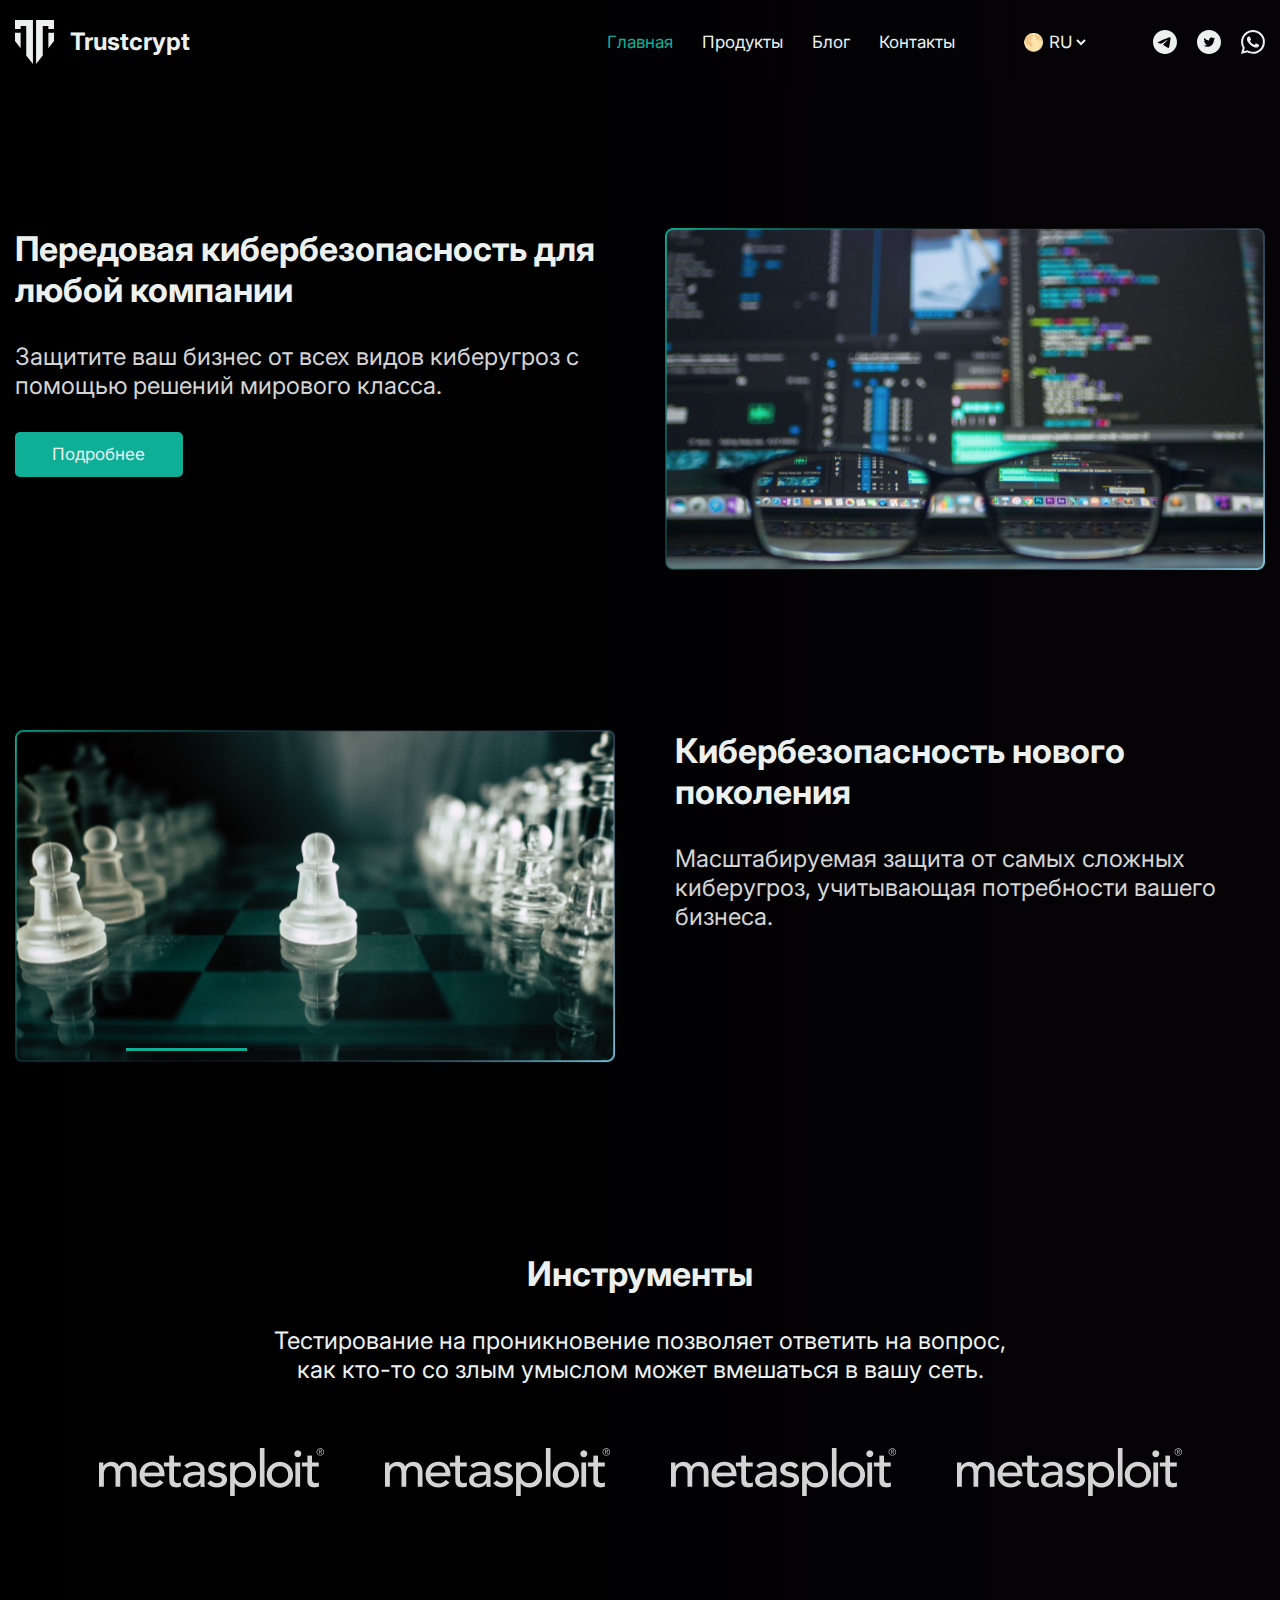
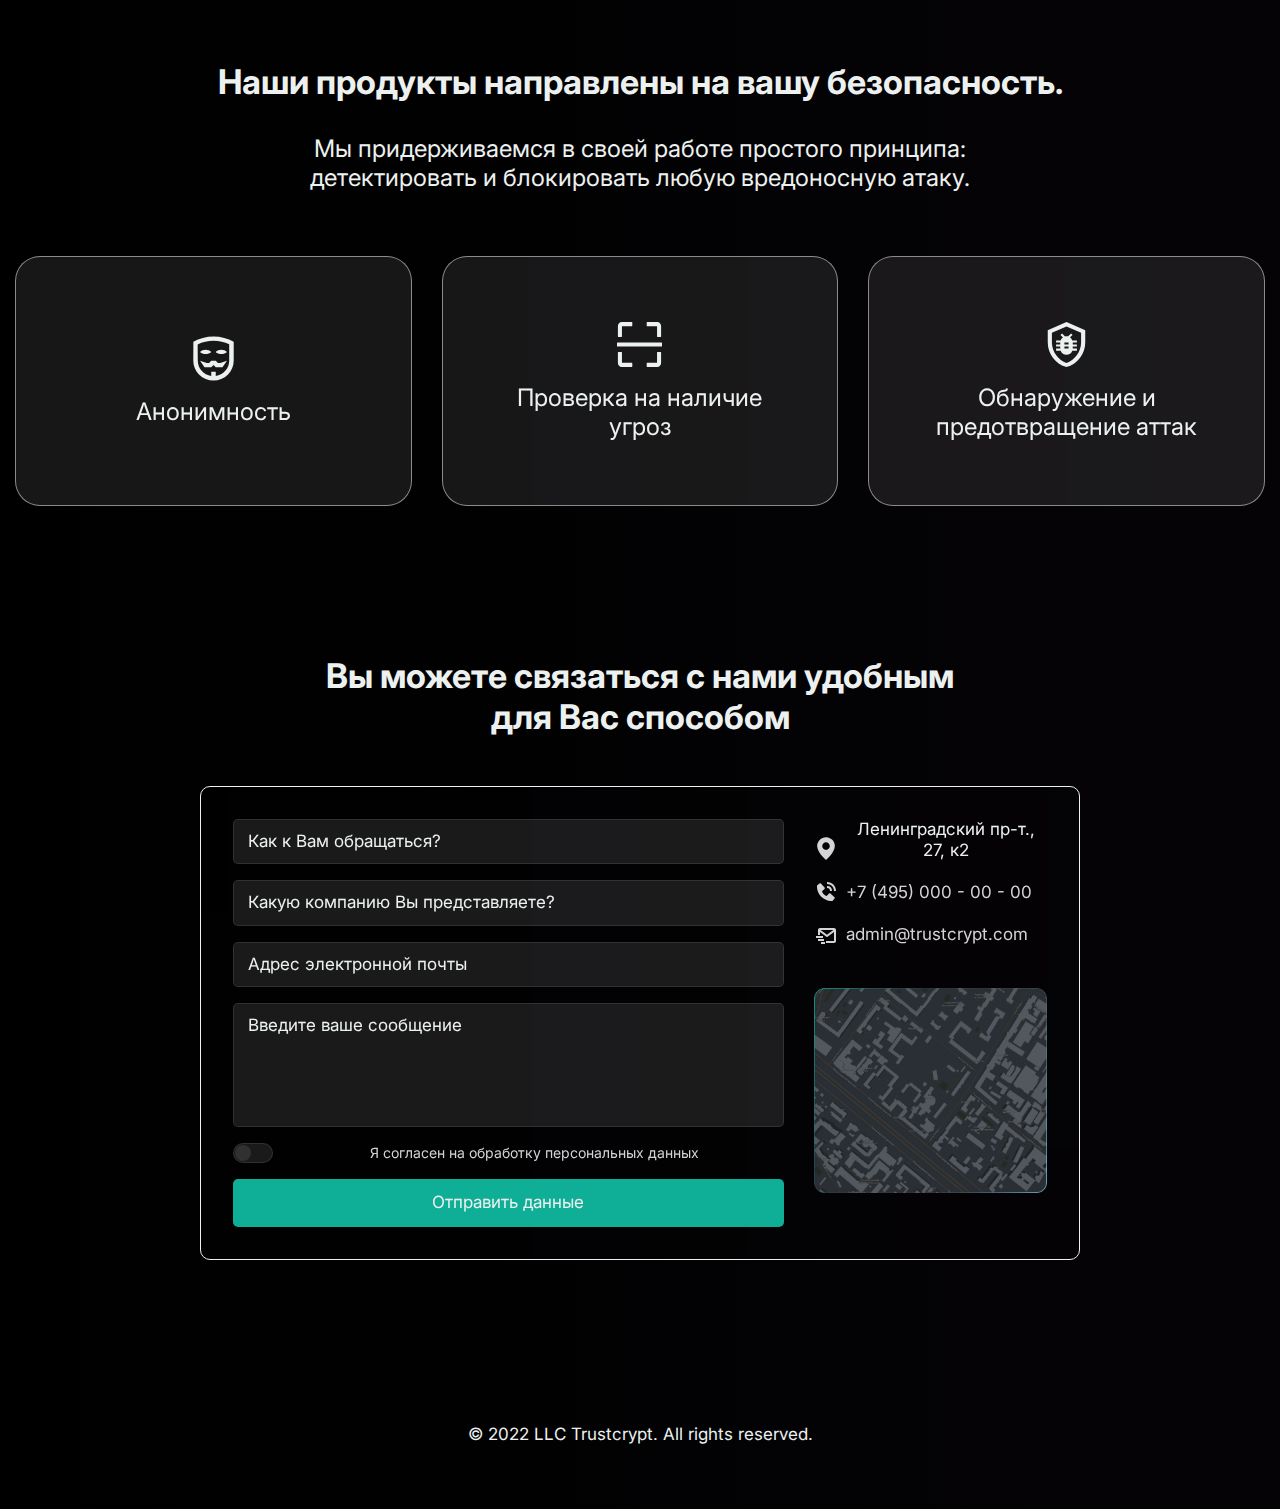
==== commit c1f6034c: "Add files via upload" ====
--- a/index.html
+++ b/index.html
@@ -224,7 +224,7 @@
                                     </li>
                                     <li class="item__phone">
                                         <a href="tel:74950000000" class="phone__link">
-                                            <svg width="24" height="24" viewBox="0 0 24 24" fill="currentColor" xmlns="http://www.w3.org/2000/svg">
+                                            <svg width="24" height="24" viewBox="0 0 24 24" fill="currentColor" xmlns="http://www.w3.org/2000/svg" class="local__map">
                                                 <path d="M20 10.999H22C22 5.869 18.127 2 12.99 2V4C17.052 4 20 6.943 20 10.999Z" />
                                                 <path d="M13 7.99999C15.103 7.99999 16 8.89699 16 11H18C18 7.77499 16.225 5.99999 13 5.99999V7.99999ZM16.422 13.443C16.2299 13.2683 15.9774 13.1752 15.7178 13.1832C15.4583 13.1912 15.212 13.2998 15.031 13.486L12.638 15.947C12.062 15.837 10.904 15.476 9.71204 14.287C8.52004 13.094 8.15904 11.933 8.05204 11.361L10.511 8.96699C10.6975 8.78612 10.8062 8.53982 10.8142 8.2802C10.8222 8.02059 10.7289 7.76804 10.554 7.57599L6.85904 3.51299C6.68408 3.32035 6.44092 3.2035 6.18119 3.18725C5.92146 3.17101 5.66564 3.25665 5.46804 3.42599L3.29804 5.28699C3.12515 5.46051 3.02196 5.69145 3.00804 5.93599C2.99304 6.18599 2.70704 12.108 7.29904 16.702C11.305 20.707 16.323 21 17.705 21C17.907 21 18.031 20.994 18.064 20.992C18.3086 20.9783 18.5394 20.8747 18.712 20.701L20.572 18.53C20.7415 18.3325 20.8273 18.0768 20.8113 17.817C20.7952 17.5573 20.6785 17.3141 20.486 17.139L16.422 13.443Z" />
                                             </svg>
@@ -233,7 +233,7 @@
                                     </li>
                                     <li class="item__email">
                                         <a href="mailto:admin@trustcrypt.com" class="email__link">
-                                            <svg width="24" height="24" viewBox="0 0 24 24" fill="currentColor" xmlns="http://www.w3.org/2000/svg">
+                                            <svg width="24" height="24" viewBox="0 0 24 24" fill="currentColor" xmlns="http://www.w3.org/2000/svg" class="local__map">
                                                 <path d="M20 4H6C4.897 4 4 4.897 4 6V11H6V8L12.4 12.8C12.5732 12.9297 12.7837 12.9998 13 12.9998C13.2163 12.9998 13.4268 12.9297 13.6 12.8L20 8V17H12V19H20C21.103 19 22 18.103 22 17V6C22 4.897 21.103 4 20 4ZM13 10.75L6.666 6H19.334L13 10.75Z" />
                                                 <path d="M2 12H9V14H2V12ZM4 15H10V17H4V15ZM7 18H11V20H7V18Z" />
                                             </svg>
--- a/css/style.css
+++ b/css/style.css
@@ -228,7 +228,7 @@
     height: 3px;
     background-color: rgba(255, 255, 255, 0.1);
     border-radius: 0;
-    margin: 0 18px !important;
+    /* margin: 0 18px !important; */
 }
 .swiper-pagination-bullet-active {
     background-color: #0FAE96;
@@ -287,8 +287,6 @@
     justify-content: center;
     flex-direction: column;
     padding: 42px 48px;
-    min-width: 412px;
-    max-width: 412px;
     width: 100%;
     height: 260px;
     background: rgba(255, 255, 255, 0.09);
@@ -343,7 +341,7 @@
     display: flex;
     flex-direction: column;
     gap: 16px;
-    width: 422px;
+    width: 100%;
 }
 .contact__item {
     font-weight: 400;
@@ -1443,9 +1441,6 @@
     }
     .about__item {
         padding: 40px 45px;
-        min-width: 375px;
-        max-width: 375px;
-        width: 100%;
         height: 250px;
     }
     
@@ -2329,55 +2324,131 @@
     }
 }
 @media (max-width: 1200px) {
+    /* header============================================================= */
+    .header {
+        padding: 20px 0 20px;
+        position: sticky;
+        top: 0;
+        z-index: 10;
+        /* backdrop-filter: blur(100px); */
+        background: linear-gradient(to left, #050306 0%, black 100%);
+    }
+    .nav {
+        display: flex;
+        justify-content: space-between;
+        align-items: center;
+    }
+    .nav__logo {
+        gap: 14px;
+        cursor: pointer;
+    }
+    .logo {
+        gap: 14px;
+    }
+    .logo h1 {
+        font-size: 23px;
+    }
+    .logo__text {
+        font-size: 23px;
+    }
+    .nav__inner {
+        gap: 54px;
+    }
+    .nav__list {
+        gap: 25px;
+        font-size: 16px;
+    }
+    .nav__link {
+        height: 20px;
+        transition: .3s ease-in-out;
+    }
+    .nav__link:hover {
+        color: #0FAE96;
+    }
+    .nav__link:active {
+        color: #027463;
+    }
+    .nav__link--active {
+        color: #0FAE96;
+    }
+    .select__list {
+        font-size: 15px;
+    }
+    .select__option {
+        background-color: #050306;
+    }
+    .social__list {
+        gap: 15px;
+    }
+    .social__item {
+        height: 20px;
+    }
     /* content-first======== */
     .content-first {
-        gap: 55px;
-        padding-top: 140px;
-        margin-bottom: 150px;
+        gap: 50px;
+        padding-top: 130px;
+        margin-bottom: 140px;
     }
     .text__title {
-        font-size: 32px;
-        margin-bottom: 30px;
+        font-size: 30px;
+        margin-bottom: 28px;
     }
     .text__subtitle {
-        margin-bottom: 30px;
+        font-size: 22px;
+        margin-bottom: 28px;
+    }
+    .text__link {
+        padding: 10px 35px;
+        max-width: 150px;
+        width: 100%;
+        display: flex;
+        justify-content: center;
     }
     .content__photo {
-        max-width: 575px;
+        max-width: 550px;
+    }
+    /* content-second========= */
+    .content-second {
+        gap: 50px;
+    }
+    .swiper {
+        max-width: 550px;
+    }
+    .slide__img {
+        max-width: 550px;
+    }
+    .swiper-horizontal>.swiper-pagination-bullets, .swiper-pagination-bullets.swiper-pagination-horizontal, .swiper-pagination-custom, .swiper-pagination-fraction {
+        top: 280px;
     }
     /* content-tools========== */
     .tools__title {
-        margin-bottom: 30px;
+        margin-bottom: 28px;
     }
     .tools__subtitle {
-        max-width: 725px;
-        margin-bottom: 60px;
+        max-width: 675px;
+        margin-bottom: 55px;
     }
     .tools__list {
-        gap: 50px;
-        margin-bottom: 150px;
+        gap: 45px;
+        margin-bottom: 140px;
+    }
+    .tools__img {
+        width: 175px;
     }
     /* content-about=========== */
     .about__title {
-        font-size: 32px;
+        font-size: 30px;
         margin-bottom: 30px;
     }
     .about__subtitle {
-        margin-bottom: 60px;
+        max-width: 625px;
+        margin-bottom: 55px;
     }
     .about__list {
-        gap: 25px;
-        margin-bottom: 140px;
+        margin-bottom: 130px;
     }
     .about__item {
-        padding: 35px 40px;
-        min-width: 325px;
-        max-width: 350px;
-        width: 100%;
-        height: 250px;
-    }
-    .about__text {
-        font-size: 22px;
+        padding: 35px 35px;
     }
     
     
@@ -3258,139 +3329,145 @@
         line-height: 1.05;
     }
 }
-@media (max-width: 1100px) {
-    /* header============================================================= */
+@media (max-width: 1000px) {
+    /* header */
     .header {
-        padding: 20px 0 20px;
-        position: sticky;
-        top: 0;
-        z-index: 10;
-        /* backdrop-filter: blur(100px); */
+        padding: 20px 0 5px;
+    }
+    /* menu-icon */
+    #menu-icon {
+        display: block;
+    }
+    /* nav__inner========== */
+    .nav__inner {
+        position: absolute;
+        top: 100%;
+        left: -100%;
+        width: 100%;
         background: linear-gradient(to left, #050306 0%, black 100%);
-    }
-    .nav {
-        display: flex;
-        justify-content: space-between;
-        align-items: center;
-    }
-    .nav__logo {
-        gap: 14px;
-        cursor: pointer;
-    }
-    .logo {
-        gap: 14px;
-    }
-    .logo h1 {
-        font-size: 23px;
-    }
-    .logo__text {
-        font-size: 23px;
-    }
-    .nav__inner {
-        gap: 54px;
+        box-shadow: 0 1.5rem 1rem rgba(0, 0, 0, .5);
+        flex-direction: column;
+        gap: 45px;
+        padding: 1rem 4%;
+        transition: .25s ease;
+        transition-delay: .25s;
+    }
+    .nav__inner.active {
+        left: 0;
+        transition-delay: 0s;
+    }
+    .nav__inner a {
+        display: block;
     }
     .nav__list {
-        gap: 25px;
-        font-size: 16px;
-    }
-    .nav__link {
-        height: 20px;
-        transition: .3s ease-in-out;
-    }
-    .nav__link:hover {
-        color: #0FAE96;
-    }
-    .nav__link:active {
-        color: #027463;
-    }
-    .nav__link--active {
-        color: #0FAE96;
+        flex-direction: column;
+        gap: 15px;
+        font-size: 17px;
     }
     .select__list {
         font-size: 15px;
     }
-    .select__option {
-        background-color: #050306;
-    }
     .social__list {
-        gap: 15px;
+        gap: 25px;
     }
     .social__item {
-        height: 20px;
+        height: 30px;
+    }
+    /* main=========================================================== */
+    .main {
+        padding-bottom: 90px;
     }
     /* content-first======== */
     .content-first {
-        gap: 50px;
-        padding-top: 130px;
-        margin-bottom: 140px;
+        gap: 40px;
+        padding-top: 110px;
+        margin-bottom: 120px;
     }
     .text__title {
-        font-size: 30px;
-        margin-bottom: 28px;
+        font-size: 26px;
+        margin-bottom: 24px;
     }
     .text__subtitle {
-        font-size: 22px;
-        margin-bottom: 28px;
-    }
-    .text__link {
-        padding: 10px 35px;
-        max-width: 150px;
-        width: 100%;
-        display: flex;
-        justify-content: center;
+        font-size: 18px;
+        margin-bottom: 24px;
     }
     .content__photo {
-        max-width: 550px;
+        max-width: 400px;
     }
     /* content-second========= */
     .content-second {
-        gap: 50px;
+        gap: 40px;
+        margin-bottom: 150px;
     }
     .swiper {
-        max-width: 550px;
+        max-width: 350px;
     }
     .slide__img {
-        max-width: 550px;
+        max-width: 350px;
     }
     .swiper-horizontal>.swiper-pagination-bullets, .swiper-pagination-bullets.swiper-pagination-horizontal, .swiper-pagination-custom, .swiper-pagination-fraction {
-        top: 280px;
+        top: 170px;
+    }
+    .swiper-pagination-bullet {
+        width: 75px;
     }
     /* content-tools========== */
-    .tools__title {
-        margin-bottom: 28px;
-    }
     .tools__subtitle {
-        max-width: 675px;
-        margin-bottom: 55px;
+        font-size: 20px;
+        max-width: 600px;
+        margin-bottom: 50px;
     }
     .tools__list {
-        gap: 45px;
-        margin-bottom: 140px;
+        gap: 35px;
+        margin-bottom: 120px;
     }
     .tools__img {
-        width: 175px;
+        width: 150px;
     }
     /* content-about=========== */
     .about__title {
+        font-size: 26px;
+        max-width: 450px;
+        margin: 0 auto;
+        margin-bottom: 28px;
+    }
+    .about__subtitle {
+        font-size: 20px;
+        max-width: 550px;
+        margin-bottom: 50px;
+    }
+    .about__list {
+        grid-template-columns: repeat(1, 1fr);
+        margin-bottom: 110px;
+    }
+    .about__item {
+        padding: 25px 30px;
+        max-width: 300px;
+        height: 200px;
+    }
+    .about__icon {
+        margin-bottom: 10px;
+    }
+    .about__text {
+        font-size: 16px;
+    }
+    /* content-contact */
+    .contact__title {
+        max-width: 500px;
+        margin: 0 auto;
         font-size: 30px;
-        margin-bottom: 30px;
-    }
-    .about__subtitle {
-        max-width: 625px;
-        margin-bottom: 55px;
-    }
-    .about__list {
-        margin-bottom: 130px;
-    }
-    .about__item {
-        padding: 35px 35px;
-        min-width: 300px;
-        max-width: 325px;
-        width: 100%;
-    }
-    
-    
-    
+        margin-bottom: 40px;
+    }
+    .contact__form {
+        padding: 25px;
+    }
+    .location__list {
+        gap: 14px;
+    }
+    .item__map, .phone__link, .email__link {
+        gap: 7px;
+    }
+      
     /* ===========================catalog_product=============================== */
     .catalog-product__title {
         font-weight: 700;
@@ -4267,122 +4344,165 @@
         line-height: 1.05;
     }
 }
-@media (max-width: 1000px) {
-    /* header========================================================== */
+@media (max-width: 720px) {
+    .header {
+        padding: 17px 0 17px;
+    }
+    /* nav=============================== */
+    /* nav__logo========== */
     .nav__logo {
-        gap: 12px;
+        gap: 10px;
     }
     .logo {
-        gap: 12px;
-    }
+        gap: 10px;
+    }
+    /* nav__inner========== */
     .nav__inner {
-        gap: 50px;
+        gap: 35px;
+        padding: .5rem 4%;
+    }
+    .nav__inner.active {
+        left: 0;
+        transition-delay: 0s;
+    }
+    .nav__inner a {
+        display: block;
     }
     .nav__list {
-        gap: 22px;
+        flex-direction: column;
+        gap: 13px;
+        font-size: 17px;
+    }
+    .select__list {
         font-size: 15px;
     }
-    .nav__link {
-        height: 18px;
-    }
-    .select__list {
-        font-size: 14px;
-    }
     .social__list {
-        gap: 14px;
+        gap: 25px;
+    }
+    .social__item {
+        height: 30px;
     }
     /* main=========================================================== */
+    .main {
+        padding-bottom: 60px;
+    }
     /* content-first======== */
     .content-first {
-        gap: 45px;
-        padding-top: 120px;
-        margin-bottom: 130px;
+        gap: 20px;
+        padding-top: 90px;
+        margin-bottom: 110px;
     }
     .text__title {
-        font-size: 28px;
-        margin-bottom: 26px;
+        font-size: 18px;
+        margin-bottom: 10px;
     }
     .text__subtitle {
-        font-size: 20px;
-        margin-bottom: 26px;
+        font-size: 14px;
+        margin-bottom: 10px;
+    }
+    .text__link {
+        padding: 8px 20px;
+        max-width: 125px;
+        width: 100%;
     }
     .content__photo {
-        max-width: 500px;
+        max-width: 250px;
+        height: 100%;
     }
     /* content-second========= */
     .content-second {
-        gap: 45px;
-        margin-bottom: 160px;
+        gap: 20px;
+        margin-bottom: 120px;
     }
     .swiper {
-        max-width: 450px;
+        max-width: 200px;
     }
     .slide__img {
-        max-width: 450px;
+        max-width: 200px;
     }
     .swiper-horizontal>.swiper-pagination-bullets, .swiper-pagination-bullets.swiper-pagination-horizontal, .swiper-pagination-custom, .swiper-pagination-fraction {
-        top: 225px;
+        top: 85px;
     }
     .swiper-pagination-bullet {
-        width: 75px;
+        width: 50px;
     }
     /* content-tools========== */
+    .tools__title {
+        font-size: 30px;
+        margin-bottom: 22px;
+    }
     .tools__subtitle {
-        font-size: 22px;
-        max-width: 650px;
+        font-size: 16px;
+        max-width: 425px;
+        margin-bottom: 40px;
     }
     .tools__list {
-        gap: 40px;
-        margin-bottom: 130px;
+        gap: 20px;
+        margin-bottom: 100px;
     }
     .tools__img {
-        width: 170px;
+        width: 100px;
     }
     /* content-about=========== */
     .about__title {
-        font-size: 28px;
-        margin-bottom: 28px;
+        font-size: 24px;
+        max-width: 350px;
     }
     .about__subtitle {
-        font-size: 22px;
-        max-width: 575px;
-        margin-bottom: 50px;
+        font-size: 16px;
+        max-width: 400px;
+        margin-bottom: 40px;
     }
     .about__list {
-        margin-bottom: 120px;
+        gap: 24px;
+        margin-bottom: 80px;
     }
     .about__item {
-        padding: 30px 35px;
-        min-width: 275px;
-        max-width: 300px;
-        width: 100%;
-    }
-    .about__text {
-        font-size: 22px;
+        padding: 20px 20px;
+        max-width: 275px;
+        height: 175px;
     }
     /* content-contact */
     .contact__title {
-        max-width: 600px;
-        font-size: 32px;
-        margin-bottom: 45px;
+        font-size: 26px;
+        max-width: 400px;
+        margin-bottom: 30px;
     }
     .contact__form {
-        padding: 28px;
-        border: .5px solid;
-        max-width: 800px;
-    }
-    /* footer=================================================================== */
-    .footer {
-        padding: 64px 0;
-    }
-    .footer__text {
-        line-height: 1.24;
-        text-align: center;
-    }
-    
-    
-    
-    
+        padding: 15px;
+        max-width: 550px;
+        width: 100%;
+    }
+    .contact__data {
+        gap: 10px;
+    }
+    .contact__item {
+        padding: 10px 10px;
+        font-size: 14px;
+    }
+    input[type=checkbox]+.check {
+        padding-left: 40px;
+    }
+    .contact__btn {
+        height: 40px;
+    }
+    .location__list {
+        gap: 20px;
+    }
+    .item__map {
+        display: flex;
+        align-items: flex-start;
+    }
+    .item__map, .phone__link, .email__link {
+        gap: 5px;
+    }
+    .email__link {
+        align-items: center;
+    }
+    span {
+        font-size: 12px;
+    }
+
     /* ===========================catalog_product=============================== */
     .catalog-product__title {
         font-weight: 700;
@@ -5259,144 +5379,146 @@
         line-height: 1.05;
     }
 }
-@media (max-width: 900px) {
-    /* header */
-    .header {
-        padding: 20px 0 5px;
-    }
-    /* menu-icon */
-    #menu-icon {
-        display: block;
-    }
-    /* nav__inner========== */
-    .nav__inner {
-        position: absolute;
-        top: 100%;
-        left: -100%;
-        width: 100%;
-        background: linear-gradient(to left, #050306 0%, black 100%);
-        box-shadow: 0 1.5rem 1rem rgba(0, 0, 0, .5);
-        flex-direction: column;
-        gap: 45px;
-        padding: 1rem 4%;
-        transition: .25s ease;
-        transition-delay: .25s;
-    }
-    .nav__inner.active {
-        left: 0;
-        transition-delay: 0s;
-    }
-    .nav__inner a {
-        display: block;
-    }
-    .nav__list {
-        flex-direction: column;
-        gap: 15px;
-        font-size: 17px;
-    }
-    .select__list {
-        font-size: 15px;
-    }
-    .social__list {
-        gap: 25px;
-    }
-    .social__item {
-        height: 30px;
-    }
+@media (max-width: 500px) {
     /* main=========================================================== */
+    .main {
+        padding-bottom: 30px;
+    }
     /* content-first======== */
     .content-first {
-        gap: 40px;
-        padding-top: 110px;
-        margin-bottom: 120px;
+        flex-direction: column;
+        text-align: center;
+        align-items: center;
+        gap: 20px;
+        padding-top: 20px;
+        margin-bottom: 50px;
     }
     .text__title {
-        font-size: 26px;
-        margin-bottom: 24px;
+        font-size: 16px;
+        margin-bottom: 6px;
     }
     .text__subtitle {
-        font-size: 18px;
-        margin-bottom: 24px;
+        font-size: 12px;
+        margin-bottom: 6px;
+    }
+    .text__link {
+        padding: 8px 10px;
+        margin: 0 auto;
+        max-width: 100px;
+        font-size: 10px;
     }
     .content__photo {
-        max-width: 400px;
+        max-width: 200px;
     }
     /* content-second========= */
     .content-second {
-        gap: 40px;
-        margin-bottom: 150px;
+        flex-direction: column;
+        gap: 10px;
+        margin-bottom: 50px;
     }
     .swiper {
-        max-width: 350px;
+        max-width: 200px;
     }
     .slide__img {
-        max-width: 350px;
+        max-width: 200px;
     }
     .swiper-horizontal>.swiper-pagination-bullets, .swiper-pagination-bullets.swiper-pagination-horizontal, .swiper-pagination-custom, .swiper-pagination-fraction {
-        top: 170px;
-    }
-    .swiper-pagination-bullet {
-        width: 75px;
+        top: 90px;
+    }
+    .second__text {
+        text-align: center;
     }
     /* content-tools========== */
+    .tools__title {
+        font-size: 22px;
+        margin-bottom: 12px;
+    }
     .tools__subtitle {
-        font-size: 20px;
-        max-width: 600px;
+        font-size: 10px;
+        max-width: 275px;
+        margin-bottom: 20px;
+    }
+    .tools__list {
+        gap: 10px;
         margin-bottom: 50px;
     }
-    .tools__list {
-        gap: 35px;
-        margin-bottom: 120px;
-    }
     .tools__img {
-        width: 150px;
+        width: 65px;
     }
     /* content-about=========== */
     .about__title {
-        font-size: 26px;
-        max-width: 450px;
-        margin: 0 auto;
-        margin-bottom: 28px;
+        font-size: 18px;
+        margin-bottom: 20px;
     }
     .about__subtitle {
-        font-size: 20px;
-        max-width: 550px;
-        margin-bottom: 50px;
+        font-size: 12px;
+        max-width: 280px;
+        margin-bottom: 20px;
     }
     .about__list {
-        grid-template-columns: repeat(1, 1fr);
-        margin-bottom: 110px;
+        gap: 15px;
+        margin-bottom: 40px;
     }
     .about__item {
-        padding: 25px 30px;
-        min-width: 250px;
-        max-width: 300px;
-        width: 100%;
-        height: 200px;
+        padding: 15px 15px;
+        max-width: 225px;
+        height: 125px;
     }
     .about__icon {
-        margin-bottom: 10px;
+        width: 30px;
+        margin-bottom: 8px;
     }
     .about__text {
-        font-size: 16px;
+        font-size: 14px;
     }
     /* content-contact */
     .contact__title {
-        max-width: 500px;
-        margin: 0 auto;
-        font-size: 30px;
-        margin-bottom: 40px;
+        font-size: 18px;
     }
     .contact__form {
-        padding: 25px;
+        flex-direction: column;
+        padding: 10px;
+    }
+    .contact__data {
+        gap: 5px;
+    }
+    .contact__item {
+        padding: 5px 5px;
+    }
+    .contact__btn {
+        font-size: 14px;
+    }
+    input[type=checkbox]+.check {
+        padding-left: 35px;
+        font-size: 10px;
+    }
+    .contact__location {
+        gap: 10px;
     }
     .location__list {
-        gap: 14px;
+        gap: 5px;
     }
     .item__map, .phone__link, .email__link {
-        gap: 7px;
-    }
-      
+        gap: 5px;
+    }
+    .email__link {
+        align-items: center;
+    }
+    .local__map {
+        width: 15px;
+    }
+    /* footer=================================================================== */
+    .footer {
+        padding: 32px 0;
+    }
+    .footer__text {
+        font-size: 14px;
+        text-align: center;
+    }
+    
+    
+    
+    
     /* ===========================catalog_product=============================== */
     .catalog-product__title {
         font-weight: 700;
@@ -6273,2324 +6395,6 @@
         line-height: 1.05;
     }
 }
-@media (max-width: 720px) {
-    .header {
-        padding: 17px 0 17px;
-    }
-    /* nav=============================== */
-    /* nav__logo========== */
-    .nav__logo {
-        gap: 10px;
-    }
-    .logo {
-        gap: 10px;
-    }
-    /* nav__inner========== */
-    .nav__inner {
-        gap: 35px;
-        padding: .5rem 4%;
-    }
-    .nav__inner.active {
-        left: 0;
-        transition-delay: 0s;
-    }
-    .nav__inner a {
-        display: block;
-    }
-    .nav__list {
-        flex-direction: column;
-        gap: 13px;
-        font-size: 17px;
-    }
-    .select__list {
-        font-size: 15px;
-    }
-    .social__list {
-        gap: 25px;
-    }
-    .social__item {
-        height: 30px;
-    }
-    /* main=========================================================== */
-    /* content-first======== */
-    .content-first {
-        gap: 20px;
-    }
-    .content__photo {
-        max-width: 350px;
-    }
-    /* content-second========= */
-    .content-second {
-        gap: 35px;
-        margin-bottom: 140px;
-    }
-    .swiper {
-        max-width: 275px;
-    }
-    .slide__img {
-        max-width: 275px;
-    }
-    .swiper-horizontal>.swiper-pagination-bullets, .swiper-pagination-bullets.swiper-pagination-horizontal, .swiper-pagination-custom, .swiper-pagination-fraction {
-        top: 130px;
-    }
-    .swiper-pagination-bullet {
-        width: 50px;
-    }
-    /* content-tools========== */
-    .tools__title {
-        font-size: 32px;
-        margin-bottom: 26px;
-    }
-    .tools__subtitle {
-        font-size: 20px;
-        max-width: 525px;
-        margin-bottom: 45px;
-    }
-    .tools__list {
-        gap: 30px;
-        margin-bottom: 110px;
-    }
-    .tools__img {
-        width: 125px;
-    }
-    /* content-about=========== */
-    .about__title {
-        max-width: 425px;
-    }
-    .about__subtitle {
-        font-size: 18px;
-        max-width: 500px;
-        margin-bottom: 45px;
-    }
-    .about__list {
-        gap: 32px;
-        margin-bottom: 100px;
-    }
-    /* content-contact */
-    .contact__title {
-        margin-bottom: 40px;
-    }
-    .contact__form {
-        padding: 20px;
-        max-width: 700px;
-        width: 100%;
-    }
-    .contact__data {
-        gap: 14px;
-    }
-    .item__map, .phone__link, .email__link {
-        gap: 6px;
-    }
-
-    /* ===========================catalog_product=============================== */
-    .catalog-product__title {
-        font-weight: 700;
-        font-size: 34px;
-        line-height: 1.21;
-        color: #ECF1F0;
-        margin: 64px 0 32px;
-    }
-    .catalog-product__text {
-        font-weight: 400;
-        font-size: 17px;
-        line-height: 1.21;
-        color: #D4D4D4;
-        margin-bottom: 32px;
-    }
-    .tabs__btn {
-        display: flex;
-        gap: 24px;
-        margin-bottom: 32px;
-    }
-    .tabs__btn-item {
-        display: flex;
-        justify-content: center;
-        font-weight: 400;
-        font-size: 17px;
-        line-height: 1.24;
-        padding: 12px;
-        background: rgba(255, 255, 255, 0.09);
-        border: 1px solid rgba(255, 255, 255, 0.05);
-        border-radius: 5px;
-        max-width: 170px;
-        width: 100%;
-        cursor: pointer;
-        color: #fff;
-        backdrop-filter: blur(50px);
-    }
-    .tabs__btn-item:hover {
-        background-color: #ECF1F0;
-        border: 1px solid #ECF1F0;
-        border-radius: 5px;
-        color: #11011E;
-    }
-    .tabs__btn-item--active {
-        background-color: #ECF1F0;
-        border-radius: 5px;
-        color: #11011E;
-    }
-    .tabs__content-item {
-        display: none;
-        grid-template-columns: repeat(3, 1fr);
-        gap: 32px;
-        max-width: 412px;
-        width: 100%;
-    }
-    .tabs__content-item.tabs__content-item--active {
-        display: grid;
-    }
-    .card {
-        display: grid;
-        gap: 16px;
-        padding: 15px;
-        backdrop-filter: blur(50px);
-        background: rgba(255, 255, 255, 0.05);
-        border: 1px solid rgba(255, 255, 255, 0.5);
-        border-radius: 15px;
-        transition: transform .2s ease;
-    }
-    .card:hover {
-        transform: translateY(-5px);
-    }
-    .card__img {
-        max-width: 380px;
-        border-top-right-radius: 15px;
-        border-top-left-radius: 15px;
-        margin-bottom: 7px;
-    }
-    .pagination {
-        width: 99px;
-        height: 3px;
-        background-color: #0FAE96;
-        border-radius: 5px;
-        margin: 0 auto;
-        margin-bottom: 7px;
-    }
-    .tabs-item__name {
-        font-style: normal;
-        font-weight: 700;
-        font-size: 24px;
-        line-height: 1.21;
-        color: #ECF1F0;
-        transition: .3s ease-in-out;
-    }
-    .tabs-item__name:hover {
-        color: #0FAE96;
-    }
-    .tabs-item__text {
-        font-weight: 400;
-        font-size: 17px;
-        line-height: 1.24;
-        color: #D4D4D4;
-    }
-    .tabs-item__more {
-        max-width: 50px;
-        width: 100%;
-        font-weight: 400;
-        font-size: 17px;
-        line-height: 1.24;
-        color: #D4D4D4;
-        transition: .3s ease-in-out;
-    }
-    .tabs-item__more:hover {
-        color: #0FAE96;
-    }
-    
-    
-    /* ===========================product======================================= */
-    .product-about {
-        display: flex;
-        flex-direction: column;
-        margin-top: 64px;
-    }
-    .product-about__main {
-        display: flex;
-        gap: 64px;
-        margin-bottom: 134px;
-    }
-    .product-about__cont {
-        max-width: 410px;
-        width: 100%;
-        height: 410px;
-        background: rgba(255, 255, 255, 0.1);
-        border: 1px solid rgba(255, 255, 255, 0.1);
-        border-radius: 10px;
-    }
-    .product-about__img {
-        max-width: 409px;
-        width: 100%;
-        height: 409px;
-        border-radius: 10px;
-    }
-    .product-about__name {
-        font-weight: 700;
-        font-size: 34px;
-        line-height: 1.2;
-        color: #ECF1F0;
-        margin-bottom: 32px;
-    }
-    .product-about__paragraphs {
-        display: flex;
-        flex-direction: column;
-        gap: 15px;
-    }
-    .product-about__text {
-        font-weight: 400;
-        font-size: 17px;
-        line-height: 1.21;
-        color: #D4D4D4;
-    }
-    .product-about__title {
-        font-weight: 700;
-        font-size: 32px;
-        line-height: 1.2;
-        margin-bottom: 64px;
-    }
-    .product-about__another-product {
-        display: flex;
-        flex-wrap: wrap;
-        gap: 65px 64px;
-    }
-    .another-product {
-        display: flex;
-        gap: 24px;
-        max-width: 566px;
-        width: 100%;
-        backdrop-filter: blur(50px);
-        background: rgba(255, 255, 255, 0.05);
-        border: 1px solid rgba(255, 255, 255, 0.1);
-        border-radius: 10px;
-        backdrop-filter: blur(30px);
-    }
-    .about-img {
-        padding: 42px 16px;
-        background: rgba(255, 255, 255, 0.05);
-        border-radius: 10px;
-    }
-    .about-content {
-        display: flex;
-        flex-direction: column;
-        gap: 16px;
-        padding: 5px;
-    }
-    .about-content__title {
-        font-weight: 700;
-        font-size: 24px;
-        line-height: 1.21;
-        color: #ECF1F0;
-    }
-    .about-content__info {
-        font-weight: 400;
-        font-size: 17px;
-        line-height: 1.2;
-        color: #D4D4D4;
-    }
-    .about-content__link {
-        font-weight: 400;
-        font-size: 17px;
-        line-height: 1.2;
-        color: #0FAE96;
-        padding: 12px;
-        border: 1px solid #0FAE96;
-        max-width: 170px;
-        width: 100%;
-        text-align: center;
-        border-radius: 5px;
-        transition: .3s ease-in-out;
-    }
-    .about-content__link:hover {
-        background: #058F7B;
-        border-radius: 5px;
-        color: #F9F9F9;
-    }
-    .about-content__link:active {
-        background: #027463;
-        border-radius: 5px;
-        color: #DFDFDF;
-    }
-    
-    
-    /* ============================catalog_blog================================= */
-    .catalog-blog__title {
-        font-weight: 700;
-        font-size: 34px;
-        line-height: 1.21;
-        color: #ECF1F0;
-        margin: 64px 0 32px;
-        max-width: 611px;
-    }
-    .catalog-blog__text {
-        font-weight: 400;
-        font-size: 17px;
-        line-height: 1.21;
-        color: #D4D4D4;
-        margin-bottom: 32px;
-        max-width: 618px;
-    }
-    .tabs__btn {
-        display: flex;
-        gap: 24px;
-        margin-bottom: 32px;
-    }
-    .tabs__btn-item {
-        display: flex;
-        justify-content: center;
-        font-weight: 400;
-        font-size: 17px;
-        line-height: 1.24;
-        padding: 12px;
-        background: rgba(255, 255, 255, 0.09);
-        border: 1px solid rgba(255, 255, 255, 0.05);
-        border-radius: 5px;
-        max-width: 170px;
-        width: 100%;
-        cursor: pointer;
-        color: #fff;
-        backdrop-filter: blur(50px);
-    }
-    .tabs__btn-item:hover {
-        background-color: #ECF1F0;
-        border: 1px solid #ECF1F0;
-        border-radius: 5px;
-        color: #11011E;
-    }
-    .tabs__btn-item--active {
-        background-color: #ECF1F0;
-        border-radius: 5px;
-        color: #11011E;
-    }
-    .tabs__content-item {
-        display: none;
-        grid-template-columns: repeat(3, 1fr);
-        gap: 32px;
-        max-width: 412px;
-        width: 100%;
-    }
-    .tabs__content-item.tabs__content-item--active {
-        display: grid;
-    }
-    .card {
-        display: grid;
-        gap: 16px;
-        padding: 15px;
-        backdrop-filter: blur(50px);
-        background: rgba(255, 255, 255, 0.05);
-        border: 1px solid rgba(255, 255, 255, 0.5);
-        border-radius: 15px;
-        transition: transform .2s ease;
-    }
-    .card:hover {
-        transform: translateY(-5px);
-    }
-    .card__img {
-        max-width: 380px;
-        height: 228px;
-        border-radius: 15px;
-        margin-bottom: 7px;
-    }
-    .pagination {
-        width: 99px;
-        height: 3px;
-        background-color: #0FAE96;
-        border-radius: 5px;
-        margin: 0 auto;
-        margin-bottom: 7px;
-    }
-    .card-link {
-        position: absolute;
-        top: 20px;
-        left: 20px;
-        height: 32px;
-        max-width: 150px;
-        width: 100%;
-        display: -webkit-box;
-        display: -ms-flexbox;
-        display: flex;
-        justify-content: center;
-        gap: 8px;
-        -webkit-box-align: center;
-        -ms-flex-align: center;
-        align-items: center;
-        padding: 0 12px;
-        background: #0FAE96;
-        -webkit-border-radius: 50px;
-        border-radius: 50px;
-        text-decoration: none;
-    }
-    .card-link span {
-        font-weight: 600;
-        font-size: 14px;
-        line-height: 1.2;
-        color: #ECF1F0;
-    }
-    .post-meta {
-        display: -webkit-box;
-        display: -ms-flexbox;
-        display: flex;
-        gap: 8px;
-        position: absolute;
-        left: 180px;
-        bottom: 230px;
-    }
-    .post-counter {
-        position: relative;
-        background: rgba(30, 30, 30, 0.5);
-        backdrop-filter: blur(50px);
-        border: 0.5px solid rgba(255, 255, 255, 0.1);
-        -webkit-border-radius: 1000px;
-        border-radius: 1000px;
-        padding: 0 12px;
-        height: 32px;
-        display: -webkit-box;
-        display: -ms-flexbox;
-        display: flex;
-        gap: 4px;
-        -webkit-box-align: center;
-        -ms-flex-align: center;
-        align-items: center;
-        text-decoration: none;
-        z-index: 0;
-        overflow: hidden;
-    }
-    .post-counter span {
-        font-weight: 600;
-        font-size: 12px;
-        line-height: 1.2;
-        color: #ECF1F0;
-    }
-    .counter-icon {
-        line-height: 0;
-    }
-    .date-counter {
-        position: relative;
-        background: rgba(30, 30, 30, 0.5);
-        backdrop-filter: blur(50px);
-        border: 0.5px solid rgba(255, 255, 255, 0.1);
-        -webkit-border-radius: 1000px;
-        border-radius: 1000px;
-        padding: 0 12px;
-        height: 32px;
-        display: -webkit-box;
-        display: -ms-flexbox;
-        display: flex;
-        gap: 4px;
-        -webkit-box-align: center;
-        -ms-flex-align: center;
-        align-items: center;
-        text-decoration: none;
-        z-index: 0;
-        overflow: hidden;
-    }
-    .date-counter span {
-        font-weight: 600;
-        font-size: 12px;
-        line-height: 1.2;
-        color: #ECF1F0;
-    }
-    .tabs-item__name {
-        font-style: normal;
-        font-weight: 700;
-        font-size: 24px;
-        line-height: 1.21;
-        color: #ECF1F0;
-    }
-    .tabs-item__name:hover {
-        color: #0FAE96;
-    }
-    .tabs-item__text {
-        font-weight: 400;
-        font-size: 17px;
-        line-height: 1.24;
-        color: #D4D4D4;
-    }
-    .pagination-wrapper {
-        display: -webkit-box;
-        display: -ms-flexbox;
-        display: flex;
-        -webkit-box-align: center;
-        -ms-flex-align: center;
-        align-items: center;
-        -webkit-box-pack: center;
-        -ms-flex-pack: center;
-        justify-content: center;
-    }
-    .pagination-blog {
-        margin: 16px auto 0;
-        display: -webkit-inline-box;
-        display: -ms-inline-flexbox;
-        display: inline-flex;
-        padding: 6px;
-        -webkit-box-pack: center;
-        -ms-flex-pack: center;
-        justify-content: center;
-        -webkit-box-align: center;
-        -ms-flex-align: center;
-        align-items: center;
-        background: rgba(255, 255, 255, 0.05);
-        border: 1px solid rgba(255, 255, 255, 0.1);
-        -webkit-border-radius: 10px;
-        border-radius: 10px;
-        justify-self: center;
-        -ms-flex-item-align: center;
-        align-self: center;
-        gap: 15px;
-    }
-    .first-page,
-    .second-page {
-        width: 45px;
-        height: 45px;
-        display: -webkit-box;
-        display: -ms-flexbox;
-        display: flex;
-        -webkit-box-align: center;
-        -ms-flex-align: center;
-        align-items: center;
-        -webkit-box-pack: center;
-        -ms-flex-pack: center;
-        justify-content: center;
-        text-align: center;
-        -webkit-border-radius: 10px;
-        border-radius: 10px;
-        font-size: 18px;
-    }
-    .first-page:hover,
-    .second-page:hover {
-        background: rgba(255, 255, 255, 0.1);
-    }
-    .first-page--active {
-        background: rgba(255, 255, 255, 0.1);
-    }
-    .second-page--active {
-        background: rgba(255, 255, 255, 0.1);
-    }
-    
-    
-    /* ==============================blog======================================= */
-    .blog-single {
-        display: -webkit-box;
-        display: -ms-flexbox;
-        display: flex;
-        gap: 25px;
-        -webkit-box-pack: justify;
-        -ms-flex-pack: justify;
-        padding-top: 64px;
-    }
-    .blog-post {
-        width: calc(100% - 550px - 25px);
-        display: flex;
-        flex-direction: column;
-        gap: 32px;
-    }
-    .blog-post__title {
-        font-weight: 700;
-        font-size: 34px;
-        line-height: 1.2;
-        color: #ECF1F0;
-    }
-    .post-meta__blog {
-        display: -webkit-box;
-        display: -ms-flexbox;
-        display: flex;
-        gap: 8px;
-        align-items: center;
-    }
-    .post-publick {
-        position: relative;
-        background: rgba(30, 30, 30, 0.5);
-        backdrop-filter: blur(50px);
-        border: 0.5px solid rgba(255, 255, 255, 0.1);
-        -webkit-border-radius: 1000px;
-        border-radius: 1000px;
-        padding: 0 12px;
-        height: 32px;
-        display: -webkit-box;
-        display: -ms-flexbox;
-        display: flex;
-        gap: 4px;
-        -webkit-box-align: center;
-        -ms-flex-align: center;
-        align-items: center;
-        text-decoration: none;
-        z-index: 0;
-        overflow: hidden;
-    }
-    .post-publick span {
-        font-weight: 600;
-        font-size: 12px;
-        line-height: 1.2;
-        color: #ECF1F0;
-    }
-    .post-share {
-        max-width: 30px;
-        width: 100%;
-        padding: 4px 0 0;
-        -webkit-border-radius: 100px;
-        border-radius: 100px;
-        display: -webkit-box;
-        display: -ms-flexbox;
-        display: flex;
-        gap: 8px;
-        -webkit-box-align: center;
-        -ms-flex-align: center;
-        align-items: center;
-        -webkit-box-pack: center;
-        -ms-flex-pack: center;
-        justify-content: center;
-        position: relative;
-        background: #0FAE96;
-        -webkit-transition: 150ms all ease;
-        -o-transition: 150ms all ease;
-        transition: 150ms all ease;
-        overflow: hidden;
-    }
-    .post-share:hover {
-        max-width: 90px;
-    }
-    .post-share > img {
-        -webkit-transition: 150ms all ease;
-        -o-transition: 150ms all ease;
-        transition: 150ms all ease;
-        position: absolute;
-        left: 6px;
-        top: 6px;
-    }
-    .post-share:hover > img {
-        opacity: 0;
-        visibility: hidden;
-    }
-    .post-share a {
-        -webkit-transition: 300ms all ease;
-        -o-transition: 300ms all ease;
-        transition: 300ms all ease;
-        opacity: 0;
-        visibility: hidden;
-    }
-    .post-share:hover a {
-        opacity: 1;
-        visibility: visible;
-    }
-    .blog-post__image {
-        position: relative;
-        line-height: 0;
-        margin-bottom: 32px;
-    }
-    .category {
-        display: flex;
-        justify-content: center;
-        align-items: center;
-        display: -ms-flexbox;
-        gap: 10px;
-        background: #0FAE96;
-        border-radius: 60px;
-        max-width: 150px;
-        width: 100%;
-        position: relative;
-        top: 60px;
-        left: 30px;
-        padding: 10px;
-        color: #ECF1F0;
-    }
-    .category {
-        font-size: 14px;
-        line-height: 17px;
-        font-weight: 600;
-    }
-    .blog-post__image img {
-        max-width: 100%;
-        height: 100%;
-        border-radius: 10px;
-    }
-    .content-img {
-        max-width: 100%;
-        height: 100%;
-        border-radius: 10px;
-        filter: brightness(0.75);
-    }
-    .blog-post p {
-        font-weight: 400;
-        font-size: 17px;
-        line-height: 1.2;
-        color: #D4D4D4;
-    }
-    .sidebar-title {
-        margin-bottom: 64px;
-    }
-    .tabs__btn__dop {
-        display: flex;
-        gap: 24px;
-        margin-bottom: 32px;
-    }
-    .tabs__btn-item__dop {
-        display: flex;
-        justify-content: center;
-        font-weight: 400;
-        font-size: 17px;
-        line-height: 1.24;
-        padding: 12px;
-        background: rgba(255, 255, 255, 0.09);
-        border: 1px solid rgba(255, 255, 255, 0.05);
-        border-radius: 5px;
-        max-width: 170px;
-        width: 100%;
-        cursor: pointer;
-        color: #fff;
-        backdrop-filter: blur(50px);
-    }
-    .tabs__btn-item__dop:hover {
-        background-color: #ECF1F0;
-        border: 1px solid #ECF1F0;
-        border-radius: 5px;
-        color: #11011E;
-    }
-    .tabs__btn-item__dop--active {
-        background-color: #ECF1F0;
-        border-radius: 5px;
-        color: #11011E;
-    }
-    .tabs__content-item__dop {
-        display: none;
-        grid-template-columns: repeat(1, 1fr);
-        gap: 32px;
-        max-width: 412px;
-        width: 100%;
-    }
-    .tabs__content-item__dop.tabs__content-item__dop--active {
-        display: flex;
-        flex-direction: column;
-        max-width: 560px;
-        width: 100%;
-    }
-    .card-dop {
-        display: grid;
-        grid-template-columns: repeat(2, 1fr);
-        gap: 16px;
-        padding: 15px;
-        backdrop-filter: blur(50px);
-        background: rgba(255, 255, 255, 0.05);
-        border: 1px solid rgba(255, 255, 255, 0.5);
-        border-radius: 15px;
-        transition: transform .2s ease;
-    }
-    .card-dop:hover {
-        transform: translateY(-5px);
-    }
-    .card-dop__img {
-        max-width: 220px;
-        height: 228px;
-        border-radius: 15px;
-        margin-bottom: 7px;
-    }
-    .card-link__dop {
-        position: absolute;
-        top: 25px;
-        left: 25px;
-        height: 30px;
-        max-width: 100px;
-        width: 100%;
-        display: -webkit-box;
-        display: -ms-flexbox;
-        display: flex;
-        justify-content: center;
-        gap: 8px;
-        -webkit-box-align: center;
-        -ms-flex-align: center;
-        align-items: center;
-        padding: 0 12px;
-        background: #0FAE96;
-        -webkit-border-radius: 50px;
-        border-radius: 50px;
-        text-decoration: none;
-    }
-    .card-link__dop span {
-        font-weight: 600;
-        font-size: 14px;
-        line-height: 1.2;
-        color: #ECF1F0;
-    }
-    .post-meta__dop {
-        display: -webkit-box;
-        display: -ms-flexbox;
-        display: flex;
-    }
-    .post-counter__dop {
-        position: relative;
-        background: rgba(30, 30, 30, 0.5);
-        backdrop-filter: blur(50px);
-        border: 0.5px solid rgba(255, 255, 255, 0.1);
-        -webkit-border-radius: 1000px;
-        border-radius: 1000px;
-        padding: 0 12px;
-        height: 32px;
-        display: -webkit-box;
-        display: -ms-flexbox;
-        display: flex;
-        gap: 4px;
-        -webkit-box-align: center;
-        -ms-flex-align: center;
-        align-items: center;
-        text-decoration: none;
-        z-index: 0;
-        overflow: hidden;
-    }
-    .post-counter__dop span {
-        font-weight: 600;
-        font-size: 12px;
-        line-height: 1.2;
-        color: #ECF1F0;
-    }
-    .counter-icon__dop {
-        line-height: 0;
-    }
-    .card-list-dop {
-        display: flex;
-        flex-direction: column;
-        gap: 16px;
-        min-width: 300px;
-        width: 100%;
-    }
-    .tabs-item__name-dop {
-        font-style: normal;
-        font-weight: 700;
-        font-size: 24px;
-        line-height: 1.21;
-        color: #ECF1F0;
-    }
-    .tabs-item__name-dop:hover {
-        color: #0FAE96;
-    }
-    .tabs-item__text-dop {
-        font-weight: 400;
-        font-size: 17px;
-        line-height: 1.24;
-        color: #D4D4D4;
-    }
-    .tabs-item__more {
-        font-weight: 400;
-        font-size: 17px;
-        line-height: 1.2;
-        color: #0FAE96;
-        max-width: 170px;
-        width: 100%;
-        text-align: center;
-        padding: 12px;
-        background: transparent;
-        border: 1px solid #0FAE96;
-        border-radius: 5px;
-        transition: .2s ease-in-out;
-    }
-    .tabs-item__more:hover {
-        color: #F9F9F9;
-        background: #058F7B;
-    }
-    .tabs-item__more:active {
-        color: #DFDFDF;
-        background: #027463;
-    }
-    
-    
-    /* ============================contacts===================================== */
-    .contacts-title {
-        color: #ECF1F0;
-        font-weight: 700;
-        font-size: 34px;
-        line-height: 1.21;
-        margin-bottom: 32px;
-        margin-top: 64px;
-    }
-    .contacts-whatsapp {
-        padding-bottom: 1.5px;
-    }
-    .contacts-telegram {
-        padding-bottom: .5px;
-    }
-    .whatsapp__link {
-        color: #ECF1F0;
-    }
-    .whatsapp__link:hover {
-        color: #0dae96;
-    }
-    .telegram__link {
-        color: #ECF1F0;
-    }
-    .telegram__link:hover {
-        color: #0dae96;
-    }
-    .contacts-email {
-        display: flex;
-        gap: 5px; 
-    }
-    .email__item__link {
-        color: #ECF1F0;
-    }
-    .email__item__link:hover {
-        color: #0dae96;
-    }
-    
-    
-    /* ===============================our_story================================= */
-    .img-and-title {
-        background-image: url(https://trustcrypt.com/wp-content/uploads/2023/02/cyber-security-image-1-1024x576.jpeg);
-        position: relative;
-        background-size: cover;
-        background-position: 50%;
-        min-height: 430px;
-        width: 100%;
-        padding: 1em;
-        margin-top: 64px;
-        filter: brightness(0.75);
-    }
-    .story-title {
-        text-align: center;
-        font-size: 36px;
-        position: relative;
-        top: -235px;
-        width: 100%;
-        z-index: 1;
-        color: #fff;
-    }
-    .story-information {
-        display: flex;
-        flex-direction: column;
-        gap: 16px;
-    }
-    .story-info {
-        font-size: 20px;
-        line-height: 1.05;
-    }
-}
-@media (max-width: 650px) {
-    .header {
-        padding: 20px 0 20px;
-        position: sticky;
-        top: 0;
-        z-index: 10;
-        /* backdrop-filter: blur(100px); */
-        background: linear-gradient(to left, #050306 0%, black 100%);
-    }
-    /* nav=============================== */
-    .nav {
-        display: flex;
-        justify-content: space-between;
-        align-items: center;
-    }
-    /* nav__logo========== */
-    .nav__logo {
-        display: flex;
-        align-items: center;
-        gap: 16px;
-        cursor: pointer;
-    }
-    .logo {
-        display: flex;
-        align-items: center;
-        gap: 16px;
-    }
-    .logo h1 {
-        font-size: 24px;
-        line-height: 1.21;
-    }
-    .logo__text {
-        font-weight: 700;
-        font-size: 24px;
-        line-height: 1.21;
-    }
-    /* nav__inner========== */
-    .nav__inner {
-        display: flex;
-        align-items: center;
-        gap: 64px;
-    }
-    .nav__list {
-        display: flex;
-        align-items: center;
-        gap: 29px;
-        font-family: 'Inter';
-        font-style: normal;
-        font-weight: 400;
-        font-size: 17px;
-        line-height: 1.25;
-    }
-    .nav__link {
-        height: 21px;
-        transition: .3s ease-in-out;
-    }
-    .nav__link:hover {
-        color: #0FAE96;
-    }
-    .nav__link:active {
-        color: #027463;
-    }
-    .nav__link--active {
-        color: #0FAE96;
-    }
-    .select__list {
-        background-color: transparent;
-        font-family: 'Inter';
-        font-style: normal;
-        font-weight: 400;
-        font-size: 17px;
-        line-height: 1.2;
-        color: #ECF1F0;
-        border: none;
-        cursor: pointer;
-    }
-    .select__option {
-        background-color: #050306;
-    }
-    .social__list {
-        display: flex;
-        gap: 20px;
-    }
-    .social__item {
-        height: 24px;
-    }
-    .social__link {
-        color: #ECF1F0;
-        transition: .3s ease-in-out;
-    }
-    .social__link:hover {
-        color: #0FAE96;
-    }
-    .social__link:active {
-        color: #027463;
-    }
-    
-    
-    /* main=========================================================== */
-    .main {
-        flex-grow: 1;
-        background: url(https://catherineasquithgallery.com/uploads/posts/2021-02/1612889533_149-p-krasno-sinii-neonovii-fon-197.jpg);
-        width: 100%;
-        height: 100%;
-        /* background-position: center; */
-        background-size: calc(100vh - 64px);
-        /* padding-bottom: 100px; */
-    }
-    /* content-first======== */
-    .content-first {
-        display: flex;
-        gap: 67px;
-        padding-top: 144px;
-        margin-bottom: 160px;
-    }
-    .text__title {
-        font-weight: 700;
-        font-size: 34px;
-        line-height: 1.21;
-        margin-bottom: 32px;
-    }
-    .text__subtitle {
-        font-weight: 400;
-        font-size: 24px;
-        line-height: 1.21;
-        color: #D4D4D4;
-        margin-bottom: 32px;
-    }
-    .text__link {
-        font-weight: 400;
-        line-height: 1.24;
-        max-width: 168px;
-        background-color: #0FAE96;
-        padding: 12px 37px;
-        border-radius: 5px;
-        transition: .3s ease-in-out;
-        color: #ECF1F0;
-    }
-    .text__link:hover {
-        background-color: #058F7B;
-        color: #F9F9F9;
-    }
-    .text__link:active {
-        background-color: #027463;
-        color: #DFDFDF;
-    }
-    /* content-second========= */
-    .content-second {
-        display: flex;
-        gap: 64px;
-        margin-bottom: 187px;
-    }
-    .swiper {
-        max-width: 683px;
-    }
-    .swiper-pagination-bullet {
-        width: 121px;
-        height: 3px;
-        background-color: rgba(255, 255, 255, 0.1);
-        border-radius: 0;
-        margin: 0 18px !important;
-    }
-    .swiper-pagination-bullet-active {
-        background-color: #0FAE96;
-    }
-    /* content-tools========== */
-    .content-tools {
-        text-align: center;
-        align-items: center;
-    }
-    .tools__title {
-        font-weight: 700;
-        font-size: 34px;
-        line-height: 1.21;
-        margin-bottom: 32px;
-    }
-    .tools__subtitle {
-        font-weight: 400;
-        font-size: 24px;
-        line-height: 1.21;
-        max-width: 762px;
-        margin: 0 auto;
-        margin-bottom: 64px;
-    }
-    .tools__list {
-        display: flex;
-        justify-content: center;
-        gap: 65px;
-        margin-bottom: 160px;
-    }
-    /* content-about=========== */
-    .content-about {
-        text-align: center;
-        align-items: center;
-    }
-    .about__title {
-        font-weight: 700;
-        font-size: 34px;
-        line-height: 1.21;
-        margin-bottom: 32px;
-    }
-    .about__subtitle {
-        font-weight: 400;
-        font-size: 24px;
-        line-height: 1.21;
-        max-width: 689px;
-        margin: 0 auto;
-        margin-bottom: 64px;
-    }
-    .about__list {
-        display: flex;
-        justify-content: center;
-        gap: 32px;
-    }
-    .about__item {
-        padding: 42px 48px;
-        min-width: 412px;
-        max-width: 412px;
-        width: 100%;
-        height: 260px;
-        background: rgba(255, 255, 255, 0.09);
-        border: 1px solid rgba(255, 255, 255, 0.5);
-        border-radius: 25px;
-        cursor: pointer;
-        transition: .3s ease-in-out;
-        margin-bottom: 160px;
-        backdrop-filter: blur(50px);
-    }
-    .about__item:hover {
-        background: rgba(255, 255, 255, 0.18);
-        border: 1px solid rgba(255, 255, 255, 1);
-    }
-    .about__icon {
-        background: rgba(255, 255, 255, 0.05);
-        padding: 25px;
-        border-radius: 25px;
-        margin-bottom: 16px;
-        transition: .3s ease-in-out;
-    }
-    .about__icon:hover {
-        background: transparent;
-        padding: 27px;
-    }
-    .about__text {
-        font-weight: 400;
-        font-size: 24px;
-        line-height: 1.21;
-        color: #ECF1F0;
-    }
-    /* content-contact */
-    .content-contact {
-        text-align: center;
-        color: #ECF1F0;
-    }
-    .contact__title {
-        max-width: 660px;
-        margin: 0 auto;
-        font-weight: 700;
-        font-size: 34px;
-        line-height: 1.2;
-        color: #ECF1F0;
-        margin-bottom: 48px;
-    }
-    .contact__form {
-        display: flex;
-        justify-content: space-between;
-        padding: 32px;
-        background: transparent;
-        border: 1px solid;
-        border-radius: 10px;
-        max-width: 880px;
-        width: 100%;
-        margin: 0 auto;
-        color: #ECF1F0;
-        backdrop-filter: blur(50px);
-    }
-    .contact__data {
-        display: flex;
-        flex-direction: column;
-        gap: 16px;
-        width: 422px;
-    }
-    .contact__item {
-        font-family: inherit;
-        background-color: transparent;
-        padding: 12px 14px;
-        border: none;
-        outline: none;
-        background: rgba(255, 255, 255, 0.1);
-        border: 1px solid rgba(255, 255, 255, 0.1);
-        border-radius: 5px;
-        resize: none;
-        transition: .2s ease-in-out;
-        color: #ECF1F0;
-    }
-    .contact__item:hover {
-        background: rgba(255, 255, 255, 0.2);
-        border: 1px solid rgba(255, 255, 255, 0.2);
-        border-radius: 5px;
-        color: #F9F9F9;
-    }
-    .contact__item:active {
-        background: rgba(255, 255, 255, 0.3);
-        border: 0.5px solid #027463;
-        border-radius: 5px;
-        color: #DFDFDF;
-    }
-    ::placeholder {
-        color: #ECF1F0;
-        opacity: 1;
-    }
-    ::-ms-input-placeholder {
-        color: #ECF1F0;
-    }
-    :-ms-input-placeholder {
-        color: #ECF1F0;
-    }
-    .check-list-item {
-        margin: 0;
-        display: block;
-        width: 100%;
-    }
-    label {
-        display: block;
-    }
-    .check {
-        font-family: inherit;
-    }
-    input[type="checkbox"], [type="radio"] {
-        display: none;
-    }
-    input[type=checkbox]+.check {
-        position: relative;
-        padding-left: 52px;
-        color: #d4d4d4;
-        font-size: 14px;
-        line-height: 20px;
-        display: block;
-        cursor: pointer;
-        width: 100%;
-    }
-    input[type=checkbox]+.check::before {
-        content: "";
-        background: rgba(255,255,255, 0.1);
-        border: 0.5px solid rgba(255,255,255, 0.1);
-        -webkit-border-radius: 10px;
-        border-radius: 10px;
-        position: absolute;
-        left: 0;
-        top: 0;
-        width: 40px;
-        height: 20px;
-        cursor: pointer;
-        -webkit-transition: 150ms all ease;
-        -o-transition: 150ms all ease;
-        transition: 150ms all ease;
-        box-sizing: border-box;
-    }
-    input[type=checkbox]+.check:hover::before {
-        background: rgba(255,255,255, 0.2);
-        border: 0.5px solid rgba(255,255,255, 0.15);
-    }
-    input[type=checkbox]:checked+.check::before {
-        background: #0fae96;
-        border: 0.5px solid #0fae96;
-    }
-    input[type=checkbox]+.check::after {
-        content: "";
-        background: rgba(255,255,255, 0.1);
-        width: 16px;
-        height: 16px;
-        position: absolute;
-        left: 2px;
-        top: 2px;
-        -webkit-border-radius: 50%;
-        border-radius: 50%;
-        -webkit-transition: 150ms all ease;
-        -o-transition: 150ms all ease;
-        transition: 150ms all ease;
-        box-sizing: border-box;
-    }
-    input[type=checkbox]+.check:hover::after {
-        background: rgba(236,241,240, 0.1);
-    }
-    input[type=checkbox]:checked+.check::after {
-        background: #ecf1f0;
-        border-color: #ecf1f0;
-        -webkit-transform: translateX(20px);
-        -ms-transform: translateX(20px);
-        transform: translateX(20px);
-    }
-    .contact__btn {
-        font-family: inherit;
-        font-weight: 400;
-        line-height: 1.24;
-        height: 48px;
-        background-color: #0FAE96;
-        border: none;
-        border-radius: 5px;
-        transition: .3s ease-in-out;
-        cursor: pointer;
-        color: #ECF1F0;
-    }
-    .contact__btn:hover {
-        background-color: #058F7B;
-        color: #F9F9F9;
-    }
-    .contact__btn:active {
-        background-color: #027463;
-        color: #DFDFDF;
-    }
-    .item__map {
-        display: flex;
-        align-items: flex-end;
-        gap: 8px;
-        margin-bottom: 16px;
-    }
-    .phone__link {
-        display: flex;
-        align-items: center;
-        gap: 8px;
-        margin-bottom: 16px;
-        color: #D4D4D4;
-        transition: .3s ease-in-out;
-    }
-    .email__link {
-        display: flex;
-        gap: 8px;
-        margin-bottom: 28px;
-        color: #D4D4D4;
-        transition: .3s ease-in-out;
-    }
-    .phone__link:hover,
-    .email__link:hover {
-        color: #0FAE96;
-    }
-    .phone__link:active,
-    .email__link:active {
-        color: #027463;
-    }
-    
-    /* footer=================================================================== */
-    .footer {
-        padding: 64px 0;
-    }
-    .footer__text {
-        line-height: 1.24;
-        text-align: center;
-    }
-    
-    
-    
-    
-    /* ===========================catalog_product=============================== */
-    .catalog-product__title {
-        font-weight: 700;
-        font-size: 34px;
-        line-height: 1.21;
-        color: #ECF1F0;
-        margin: 64px 0 32px;
-    }
-    .catalog-product__text {
-        font-weight: 400;
-        font-size: 17px;
-        line-height: 1.21;
-        color: #D4D4D4;
-        margin-bottom: 32px;
-    }
-    .tabs__btn {
-        display: flex;
-        gap: 24px;
-        margin-bottom: 32px;
-    }
-    .tabs__btn-item {
-        display: flex;
-        justify-content: center;
-        font-weight: 400;
-        font-size: 17px;
-        line-height: 1.24;
-        padding: 12px;
-        background: rgba(255, 255, 255, 0.09);
-        border: 1px solid rgba(255, 255, 255, 0.05);
-        border-radius: 5px;
-        max-width: 170px;
-        width: 100%;
-        cursor: pointer;
-        color: #fff;
-        backdrop-filter: blur(50px);
-    }
-    .tabs__btn-item:hover {
-        background-color: #ECF1F0;
-        border: 1px solid #ECF1F0;
-        border-radius: 5px;
-        color: #11011E;
-    }
-    .tabs__btn-item--active {
-        background-color: #ECF1F0;
-        border-radius: 5px;
-        color: #11011E;
-    }
-    .tabs__content-item {
-        display: none;
-        grid-template-columns: repeat(3, 1fr);
-        gap: 32px;
-        max-width: 412px;
-        width: 100%;
-    }
-    .tabs__content-item.tabs__content-item--active {
-        display: grid;
-    }
-    .card {
-        display: grid;
-        gap: 16px;
-        padding: 15px;
-        backdrop-filter: blur(50px);
-        background: rgba(255, 255, 255, 0.05);
-        border: 1px solid rgba(255, 255, 255, 0.5);
-        border-radius: 15px;
-        transition: transform .2s ease;
-    }
-    .card:hover {
-        transform: translateY(-5px);
-    }
-    .card__img {
-        max-width: 380px;
-        border-top-right-radius: 15px;
-        border-top-left-radius: 15px;
-        margin-bottom: 7px;
-    }
-    .pagination {
-        width: 99px;
-        height: 3px;
-        background-color: #0FAE96;
-        border-radius: 5px;
-        margin: 0 auto;
-        margin-bottom: 7px;
-    }
-    .tabs-item__name {
-        font-style: normal;
-        font-weight: 700;
-        font-size: 24px;
-        line-height: 1.21;
-        color: #ECF1F0;
-        transition: .3s ease-in-out;
-    }
-    .tabs-item__name:hover {
-        color: #0FAE96;
-    }
-    .tabs-item__text {
-        font-weight: 400;
-        font-size: 17px;
-        line-height: 1.24;
-        color: #D4D4D4;
-    }
-    .tabs-item__more {
-        max-width: 50px;
-        width: 100%;
-        font-weight: 400;
-        font-size: 17px;
-        line-height: 1.24;
-        color: #D4D4D4;
-        transition: .3s ease-in-out;
-    }
-    .tabs-item__more:hover {
-        color: #0FAE96;
-    }
-    
-    
-    /* ===========================product======================================= */
-    .product-about {
-        display: flex;
-        flex-direction: column;
-        margin-top: 64px;
-    }
-    .product-about__main {
-        display: flex;
-        gap: 64px;
-        margin-bottom: 134px;
-    }
-    .product-about__cont {
-        max-width: 410px;
-        width: 100%;
-        height: 410px;
-        background: rgba(255, 255, 255, 0.1);
-        border: 1px solid rgba(255, 255, 255, 0.1);
-        border-radius: 10px;
-    }
-    .product-about__img {
-        max-width: 409px;
-        width: 100%;
-        height: 409px;
-        border-radius: 10px;
-    }
-    .product-about__name {
-        font-weight: 700;
-        font-size: 34px;
-        line-height: 1.2;
-        color: #ECF1F0;
-        margin-bottom: 32px;
-    }
-    .product-about__paragraphs {
-        display: flex;
-        flex-direction: column;
-        gap: 15px;
-    }
-    .product-about__text {
-        font-weight: 400;
-        font-size: 17px;
-        line-height: 1.21;
-        color: #D4D4D4;
-    }
-    .product-about__title {
-        font-weight: 700;
-        font-size: 32px;
-        line-height: 1.2;
-        margin-bottom: 64px;
-    }
-    .product-about__another-product {
-        display: flex;
-        flex-wrap: wrap;
-        gap: 65px 64px;
-    }
-    .another-product {
-        display: flex;
-        gap: 24px;
-        max-width: 566px;
-        width: 100%;
-        backdrop-filter: blur(50px);
-        background: rgba(255, 255, 255, 0.05);
-        border: 1px solid rgba(255, 255, 255, 0.1);
-        border-radius: 10px;
-        backdrop-filter: blur(30px);
-    }
-    .about-img {
-        padding: 42px 16px;
-        background: rgba(255, 255, 255, 0.05);
-        border-radius: 10px;
-    }
-    .about-content {
-        display: flex;
-        flex-direction: column;
-        gap: 16px;
-        padding: 5px;
-    }
-    .about-content__title {
-        font-weight: 700;
-        font-size: 24px;
-        line-height: 1.21;
-        color: #ECF1F0;
-    }
-    .about-content__info {
-        font-weight: 400;
-        font-size: 17px;
-        line-height: 1.2;
-        color: #D4D4D4;
-    }
-    .about-content__link {
-        font-weight: 400;
-        font-size: 17px;
-        line-height: 1.2;
-        color: #0FAE96;
-        padding: 12px;
-        border: 1px solid #0FAE96;
-        max-width: 170px;
-        width: 100%;
-        text-align: center;
-        border-radius: 5px;
-        transition: .3s ease-in-out;
-    }
-    .about-content__link:hover {
-        background: #058F7B;
-        border-radius: 5px;
-        color: #F9F9F9;
-    }
-    .about-content__link:active {
-        background: #027463;
-        border-radius: 5px;
-        color: #DFDFDF;
-    }
-    
-    
-    /* ============================catalog_blog================================= */
-    .catalog-blog__title {
-        font-weight: 700;
-        font-size: 34px;
-        line-height: 1.21;
-        color: #ECF1F0;
-        margin: 64px 0 32px;
-        max-width: 611px;
-    }
-    .catalog-blog__text {
-        font-weight: 400;
-        font-size: 17px;
-        line-height: 1.21;
-        color: #D4D4D4;
-        margin-bottom: 32px;
-        max-width: 618px;
-    }
-    .tabs__btn {
-        display: flex;
-        gap: 24px;
-        margin-bottom: 32px;
-    }
-    .tabs__btn-item {
-        display: flex;
-        justify-content: center;
-        font-weight: 400;
-        font-size: 17px;
-        line-height: 1.24;
-        padding: 12px;
-        background: rgba(255, 255, 255, 0.09);
-        border: 1px solid rgba(255, 255, 255, 0.05);
-        border-radius: 5px;
-        max-width: 170px;
-        width: 100%;
-        cursor: pointer;
-        color: #fff;
-        backdrop-filter: blur(50px);
-    }
-    .tabs__btn-item:hover {
-        background-color: #ECF1F0;
-        border: 1px solid #ECF1F0;
-        border-radius: 5px;
-        color: #11011E;
-    }
-    .tabs__btn-item--active {
-        background-color: #ECF1F0;
-        border-radius: 5px;
-        color: #11011E;
-    }
-    .tabs__content-item {
-        display: none;
-        grid-template-columns: repeat(3, 1fr);
-        gap: 32px;
-        max-width: 412px;
-        width: 100%;
-    }
-    .tabs__content-item.tabs__content-item--active {
-        display: grid;
-    }
-    .card {
-        display: grid;
-        gap: 16px;
-        padding: 15px;
-        backdrop-filter: blur(50px);
-        background: rgba(255, 255, 255, 0.05);
-        border: 1px solid rgba(255, 255, 255, 0.5);
-        border-radius: 15px;
-        transition: transform .2s ease;
-    }
-    .card:hover {
-        transform: translateY(-5px);
-    }
-    .card__img {
-        max-width: 380px;
-        height: 228px;
-        border-radius: 15px;
-        margin-bottom: 7px;
-    }
-    .pagination {
-        width: 99px;
-        height: 3px;
-        background-color: #0FAE96;
-        border-radius: 5px;
-        margin: 0 auto;
-        margin-bottom: 7px;
-    }
-    .card-link {
-        position: absolute;
-        top: 20px;
-        left: 20px;
-        height: 32px;
-        max-width: 150px;
-        width: 100%;
-        display: -webkit-box;
-        display: -ms-flexbox;
-        display: flex;
-        justify-content: center;
-        gap: 8px;
-        -webkit-box-align: center;
-        -ms-flex-align: center;
-        align-items: center;
-        padding: 0 12px;
-        background: #0FAE96;
-        -webkit-border-radius: 50px;
-        border-radius: 50px;
-        text-decoration: none;
-    }
-    .card-link span {
-        font-weight: 600;
-        font-size: 14px;
-        line-height: 1.2;
-        color: #ECF1F0;
-    }
-    .post-meta {
-        display: -webkit-box;
-        display: -ms-flexbox;
-        display: flex;
-        gap: 8px;
-        position: absolute;
-        left: 180px;
-        bottom: 230px;
-    }
-    .post-counter {
-        position: relative;
-        background: rgba(30, 30, 30, 0.5);
-        backdrop-filter: blur(50px);
-        border: 0.5px solid rgba(255, 255, 255, 0.1);
-        -webkit-border-radius: 1000px;
-        border-radius: 1000px;
-        padding: 0 12px;
-        height: 32px;
-        display: -webkit-box;
-        display: -ms-flexbox;
-        display: flex;
-        gap: 4px;
-        -webkit-box-align: center;
-        -ms-flex-align: center;
-        align-items: center;
-        text-decoration: none;
-        z-index: 0;
-        overflow: hidden;
-    }
-    .post-counter span {
-        font-weight: 600;
-        font-size: 12px;
-        line-height: 1.2;
-        color: #ECF1F0;
-    }
-    .counter-icon {
-        line-height: 0;
-    }
-    .date-counter {
-        position: relative;
-        background: rgba(30, 30, 30, 0.5);
-        backdrop-filter: blur(50px);
-        border: 0.5px solid rgba(255, 255, 255, 0.1);
-        -webkit-border-radius: 1000px;
-        border-radius: 1000px;
-        padding: 0 12px;
-        height: 32px;
-        display: -webkit-box;
-        display: -ms-flexbox;
-        display: flex;
-        gap: 4px;
-        -webkit-box-align: center;
-        -ms-flex-align: center;
-        align-items: center;
-        text-decoration: none;
-        z-index: 0;
-        overflow: hidden;
-    }
-    .date-counter span {
-        font-weight: 600;
-        font-size: 12px;
-        line-height: 1.2;
-        color: #ECF1F0;
-    }
-    .tabs-item__name {
-        font-style: normal;
-        font-weight: 700;
-        font-size: 24px;
-        line-height: 1.21;
-        color: #ECF1F0;
-    }
-    .tabs-item__name:hover {
-        color: #0FAE96;
-    }
-    .tabs-item__text {
-        font-weight: 400;
-        font-size: 17px;
-        line-height: 1.24;
-        color: #D4D4D4;
-    }
-    .pagination-wrapper {
-        display: -webkit-box;
-        display: -ms-flexbox;
-        display: flex;
-        -webkit-box-align: center;
-        -ms-flex-align: center;
-        align-items: center;
-        -webkit-box-pack: center;
-        -ms-flex-pack: center;
-        justify-content: center;
-    }
-    .pagination-blog {
-        margin: 16px auto 0;
-        display: -webkit-inline-box;
-        display: -ms-inline-flexbox;
-        display: inline-flex;
-        padding: 6px;
-        -webkit-box-pack: center;
-        -ms-flex-pack: center;
-        justify-content: center;
-        -webkit-box-align: center;
-        -ms-flex-align: center;
-        align-items: center;
-        background: rgba(255, 255, 255, 0.05);
-        border: 1px solid rgba(255, 255, 255, 0.1);
-        -webkit-border-radius: 10px;
-        border-radius: 10px;
-        justify-self: center;
-        -ms-flex-item-align: center;
-        align-self: center;
-        gap: 15px;
-    }
-    .first-page,
-    .second-page {
-        width: 45px;
-        height: 45px;
-        display: -webkit-box;
-        display: -ms-flexbox;
-        display: flex;
-        -webkit-box-align: center;
-        -ms-flex-align: center;
-        align-items: center;
-        -webkit-box-pack: center;
-        -ms-flex-pack: center;
-        justify-content: center;
-        text-align: center;
-        -webkit-border-radius: 10px;
-        border-radius: 10px;
-        font-size: 18px;
-    }
-    .first-page:hover,
-    .second-page:hover {
-        background: rgba(255, 255, 255, 0.1);
-    }
-    .first-page--active {
-        background: rgba(255, 255, 255, 0.1);
-    }
-    .second-page--active {
-        background: rgba(255, 255, 255, 0.1);
-    }
-    
-    
-    /* ==============================blog======================================= */
-    .blog-single {
-        display: -webkit-box;
-        display: -ms-flexbox;
-        display: flex;
-        gap: 25px;
-        -webkit-box-pack: justify;
-        -ms-flex-pack: justify;
-        padding-top: 64px;
-    }
-    .blog-post {
-        width: calc(100% - 550px - 25px);
-        display: flex;
-        flex-direction: column;
-        gap: 32px;
-    }
-    .blog-post__title {
-        font-weight: 700;
-        font-size: 34px;
-        line-height: 1.2;
-        color: #ECF1F0;
-    }
-    .post-meta__blog {
-        display: -webkit-box;
-        display: -ms-flexbox;
-        display: flex;
-        gap: 8px;
-        align-items: center;
-    }
-    .post-publick {
-        position: relative;
-        background: rgba(30, 30, 30, 0.5);
-        backdrop-filter: blur(50px);
-        border: 0.5px solid rgba(255, 255, 255, 0.1);
-        -webkit-border-radius: 1000px;
-        border-radius: 1000px;
-        padding: 0 12px;
-        height: 32px;
-        display: -webkit-box;
-        display: -ms-flexbox;
-        display: flex;
-        gap: 4px;
-        -webkit-box-align: center;
-        -ms-flex-align: center;
-        align-items: center;
-        text-decoration: none;
-        z-index: 0;
-        overflow: hidden;
-    }
-    .post-publick span {
-        font-weight: 600;
-        font-size: 12px;
-        line-height: 1.2;
-        color: #ECF1F0;
-    }
-    .post-share {
-        max-width: 30px;
-        width: 100%;
-        padding: 4px 0 0;
-        -webkit-border-radius: 100px;
-        border-radius: 100px;
-        display: -webkit-box;
-        display: -ms-flexbox;
-        display: flex;
-        gap: 8px;
-        -webkit-box-align: center;
-        -ms-flex-align: center;
-        align-items: center;
-        -webkit-box-pack: center;
-        -ms-flex-pack: center;
-        justify-content: center;
-        position: relative;
-        background: #0FAE96;
-        -webkit-transition: 150ms all ease;
-        -o-transition: 150ms all ease;
-        transition: 150ms all ease;
-        overflow: hidden;
-    }
-    .post-share:hover {
-        max-width: 90px;
-    }
-    .post-share > img {
-        -webkit-transition: 150ms all ease;
-        -o-transition: 150ms all ease;
-        transition: 150ms all ease;
-        position: absolute;
-        left: 6px;
-        top: 6px;
-    }
-    .post-share:hover > img {
-        opacity: 0;
-        visibility: hidden;
-    }
-    .post-share a {
-        -webkit-transition: 300ms all ease;
-        -o-transition: 300ms all ease;
-        transition: 300ms all ease;
-        opacity: 0;
-        visibility: hidden;
-    }
-    .post-share:hover a {
-        opacity: 1;
-        visibility: visible;
-    }
-    .blog-post__image {
-        position: relative;
-        line-height: 0;
-        margin-bottom: 32px;
-    }
-    .category {
-        display: flex;
-        justify-content: center;
-        align-items: center;
-        display: -ms-flexbox;
-        gap: 10px;
-        background: #0FAE96;
-        border-radius: 60px;
-        max-width: 150px;
-        width: 100%;
-        position: relative;
-        top: 60px;
-        left: 30px;
-        padding: 10px;
-        color: #ECF1F0;
-    }
-    .category {
-        font-size: 14px;
-        line-height: 17px;
-        font-weight: 600;
-    }
-    .blog-post__image img {
-        max-width: 100%;
-        height: 100%;
-        border-radius: 10px;
-    }
-    .content-img {
-        max-width: 100%;
-        height: 100%;
-        border-radius: 10px;
-        filter: brightness(0.75);
-    }
-    .blog-post p {
-        font-weight: 400;
-        font-size: 17px;
-        line-height: 1.2;
-        color: #D4D4D4;
-    }
-    .sidebar-title {
-        margin-bottom: 64px;
-    }
-    .tabs__btn__dop {
-        display: flex;
-        gap: 24px;
-        margin-bottom: 32px;
-    }
-    .tabs__btn-item__dop {
-        display: flex;
-        justify-content: center;
-        font-weight: 400;
-        font-size: 17px;
-        line-height: 1.24;
-        padding: 12px;
-        background: rgba(255, 255, 255, 0.09);
-        border: 1px solid rgba(255, 255, 255, 0.05);
-        border-radius: 5px;
-        max-width: 170px;
-        width: 100%;
-        cursor: pointer;
-        color: #fff;
-        backdrop-filter: blur(50px);
-    }
-    .tabs__btn-item__dop:hover {
-        background-color: #ECF1F0;
-        border: 1px solid #ECF1F0;
-        border-radius: 5px;
-        color: #11011E;
-    }
-    .tabs__btn-item__dop--active {
-        background-color: #ECF1F0;
-        border-radius: 5px;
-        color: #11011E;
-    }
-    .tabs__content-item__dop {
-        display: none;
-        grid-template-columns: repeat(1, 1fr);
-        gap: 32px;
-        max-width: 412px;
-        width: 100%;
-    }
-    .tabs__content-item__dop.tabs__content-item__dop--active {
-        display: flex;
-        flex-direction: column;
-        max-width: 560px;
-        width: 100%;
-    }
-    .card-dop {
-        display: grid;
-        grid-template-columns: repeat(2, 1fr);
-        gap: 16px;
-        padding: 15px;
-        backdrop-filter: blur(50px);
-        background: rgba(255, 255, 255, 0.05);
-        border: 1px solid rgba(255, 255, 255, 0.5);
-        border-radius: 15px;
-        transition: transform .2s ease;
-    }
-    .card-dop:hover {
-        transform: translateY(-5px);
-    }
-    .card-dop__img {
-        max-width: 220px;
-        height: 228px;
-        border-radius: 15px;
-        margin-bottom: 7px;
-    }
-    .card-link__dop {
-        position: absolute;
-        top: 25px;
-        left: 25px;
-        height: 30px;
-        max-width: 100px;
-        width: 100%;
-        display: -webkit-box;
-        display: -ms-flexbox;
-        display: flex;
-        justify-content: center;
-        gap: 8px;
-        -webkit-box-align: center;
-        -ms-flex-align: center;
-        align-items: center;
-        padding: 0 12px;
-        background: #0FAE96;
-        -webkit-border-radius: 50px;
-        border-radius: 50px;
-        text-decoration: none;
-    }
-    .card-link__dop span {
-        font-weight: 600;
-        font-size: 14px;
-        line-height: 1.2;
-        color: #ECF1F0;
-    }
-    .post-meta__dop {
-        display: -webkit-box;
-        display: -ms-flexbox;
-        display: flex;
-    }
-    .post-counter__dop {
-        position: relative;
-        background: rgba(30, 30, 30, 0.5);
-        backdrop-filter: blur(50px);
-        border: 0.5px solid rgba(255, 255, 255, 0.1);
-        -webkit-border-radius: 1000px;
-        border-radius: 1000px;
-        padding: 0 12px;
-        height: 32px;
-        display: -webkit-box;
-        display: -ms-flexbox;
-        display: flex;
-        gap: 4px;
-        -webkit-box-align: center;
-        -ms-flex-align: center;
-        align-items: center;
-        text-decoration: none;
-        z-index: 0;
-        overflow: hidden;
-    }
-    .post-counter__dop span {
-        font-weight: 600;
-        font-size: 12px;
-        line-height: 1.2;
-        color: #ECF1F0;
-    }
-    .counter-icon__dop {
-        line-height: 0;
-    }
-    .card-list-dop {
-        display: flex;
-        flex-direction: column;
-        gap: 16px;
-        min-width: 300px;
-        width: 100%;
-    }
-    .tabs-item__name-dop {
-        font-style: normal;
-        font-weight: 700;
-        font-size: 24px;
-        line-height: 1.21;
-        color: #ECF1F0;
-    }
-    .tabs-item__name-dop:hover {
-        color: #0FAE96;
-    }
-    .tabs-item__text-dop {
-        font-weight: 400;
-        font-size: 17px;
-        line-height: 1.24;
-        color: #D4D4D4;
-    }
-    .tabs-item__more {
-        font-weight: 400;
-        font-size: 17px;
-        line-height: 1.2;
-        color: #0FAE96;
-        max-width: 170px;
-        width: 100%;
-        text-align: center;
-        padding: 12px;
-        background: transparent;
-        border: 1px solid #0FAE96;
-        border-radius: 5px;
-        transition: .2s ease-in-out;
-    }
-    .tabs-item__more:hover {
-        color: #F9F9F9;
-        background: #058F7B;
-    }
-    .tabs-item__more:active {
-        color: #DFDFDF;
-        background: #027463;
-    }
-    
-    
-    /* ============================contacts===================================== */
-    .contacts-title {
-        color: #ECF1F0;
-        font-weight: 700;
-        font-size: 34px;
-        line-height: 1.21;
-        margin-bottom: 32px;
-        margin-top: 64px;
-    }
-    .contacts-whatsapp {
-        padding-bottom: 1.5px;
-    }
-    .contacts-telegram {
-        padding-bottom: .5px;
-    }
-    .whatsapp__link {
-        color: #ECF1F0;
-    }
-    .whatsapp__link:hover {
-        color: #0dae96;
-    }
-    .telegram__link {
-        color: #ECF1F0;
-    }
-    .telegram__link:hover {
-        color: #0dae96;
-    }
-    .contacts-email {
-        display: flex;
-        gap: 5px; 
-    }
-    .email__item__link {
-        color: #ECF1F0;
-    }
-    .email__item__link:hover {
-        color: #0dae96;
-    }
-    
-    
-    /* ===============================our_story================================= */
-    .img-and-title {
-        background-image: url(https://trustcrypt.com/wp-content/uploads/2023/02/cyber-security-image-1-1024x576.jpeg);
-        position: relative;
-        background-size: cover;
-        background-position: 50%;
-        min-height: 430px;
-        width: 100%;
-        padding: 1em;
-        margin-top: 64px;
-        filter: brightness(0.75);
-    }
-    .story-title {
-        text-align: center;
-        font-size: 36px;
-        position: relative;
-        top: -235px;
-        width: 100%;
-        z-index: 1;
-        color: #fff;
-    }
-    .story-information {
-        display: flex;
-        flex-direction: column;
-        gap: 16px;
-    }
-    .story-info {
-        font-size: 20px;
-        line-height: 1.05;
-    }
-}
-
-
-
-
 @media (max-width: 400px) {
     .footer {
         padding: 32px 0;
